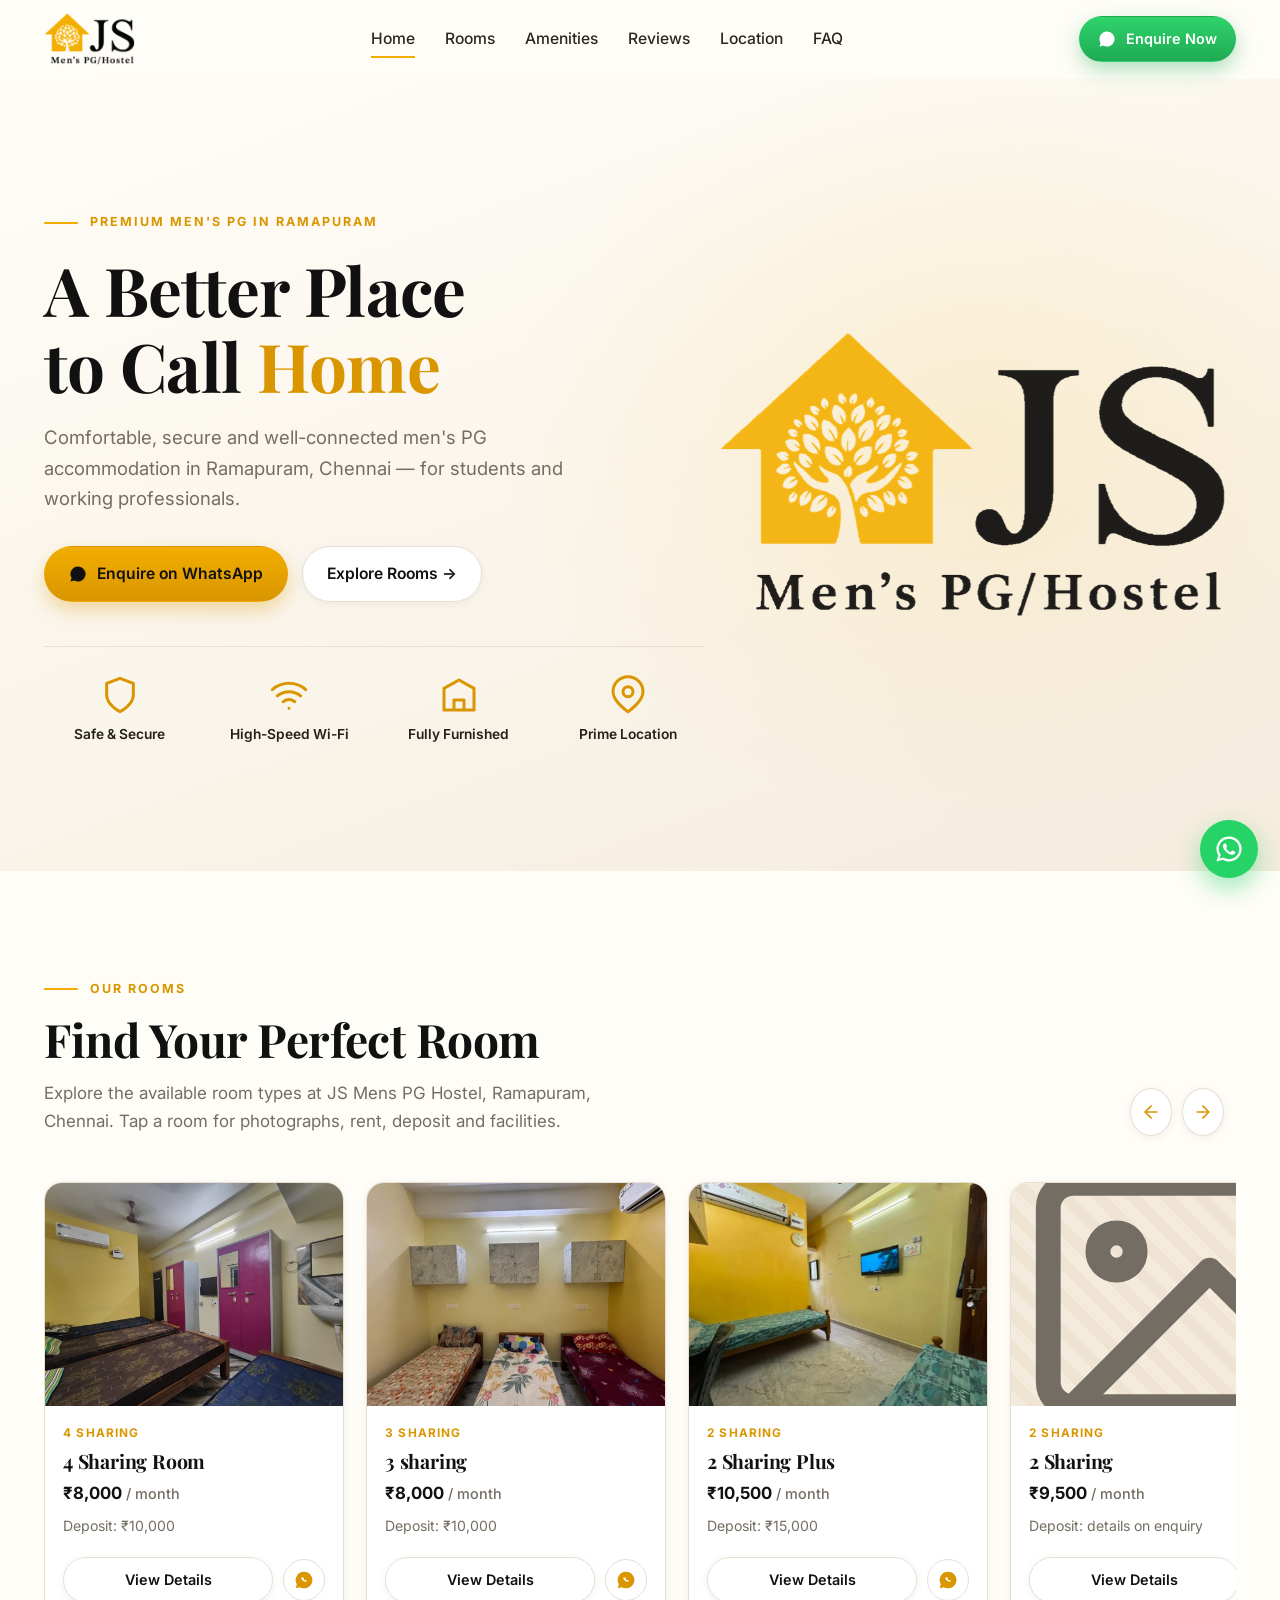
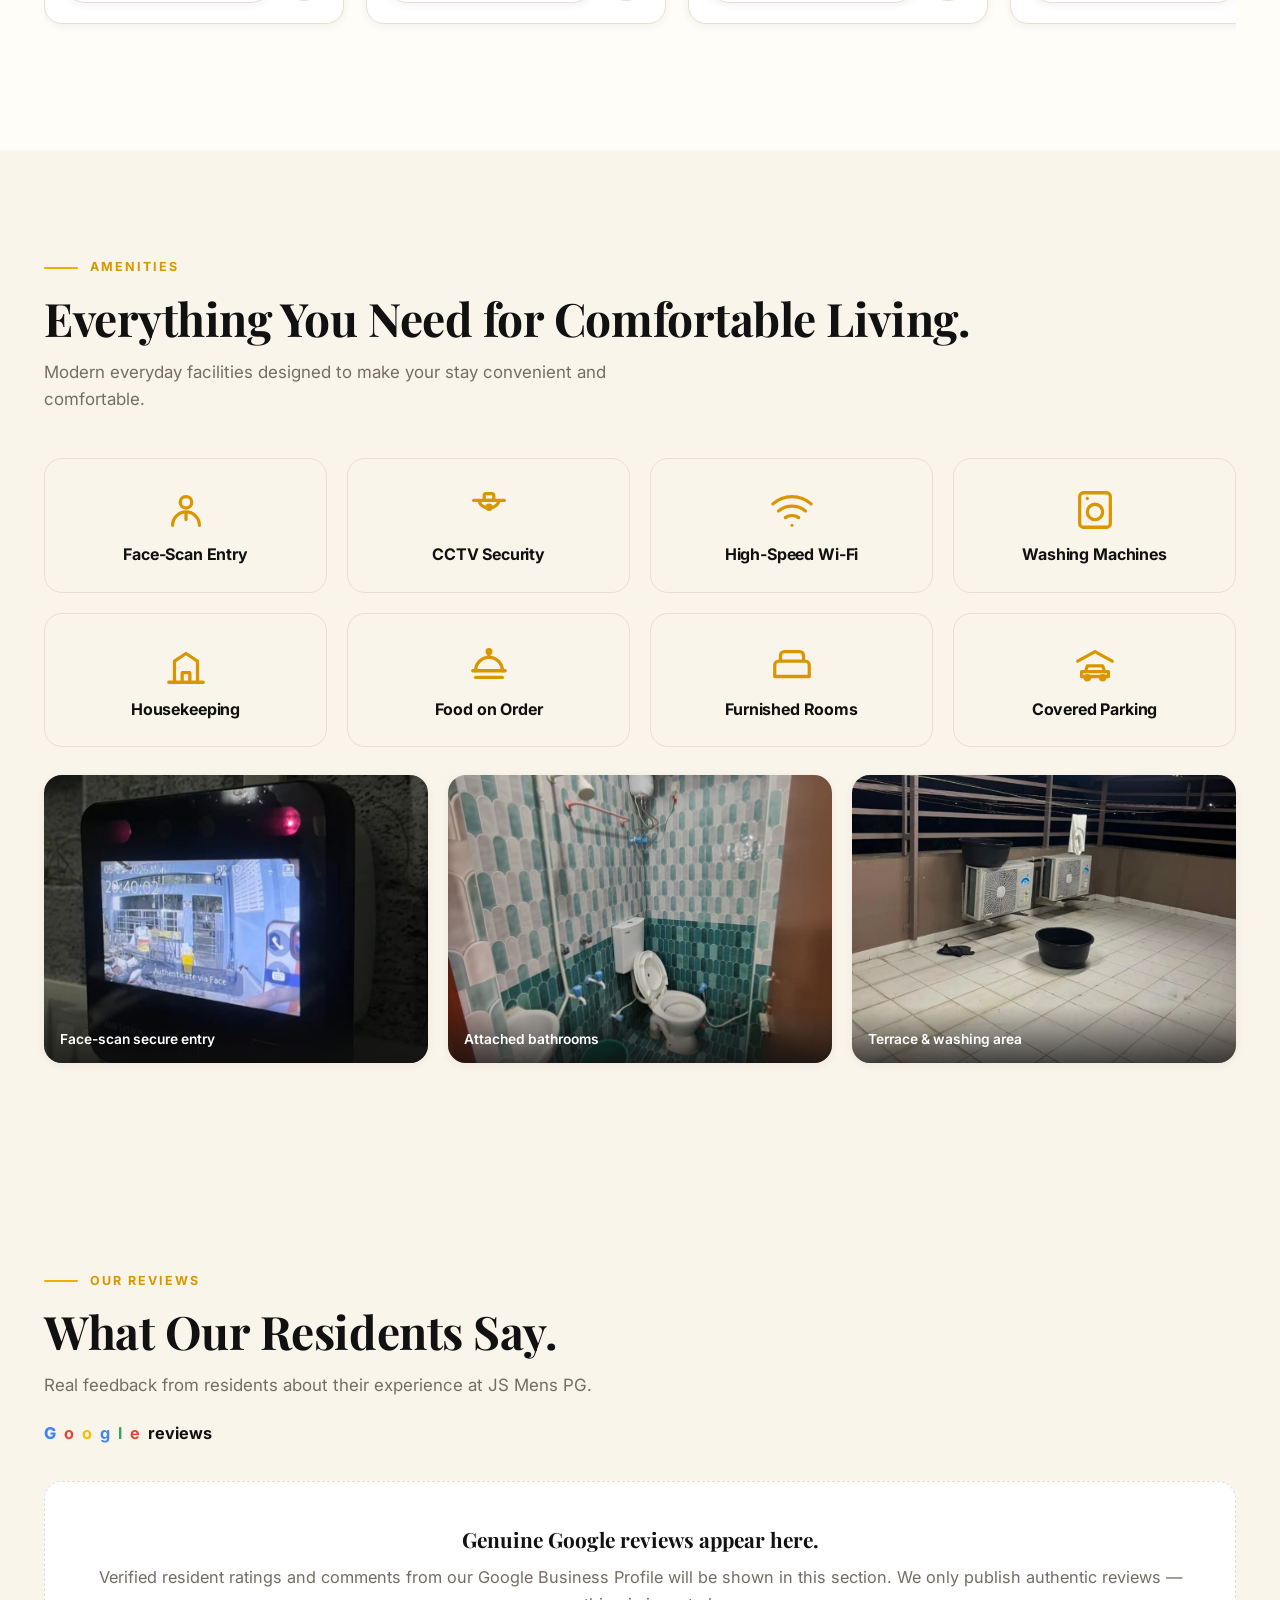
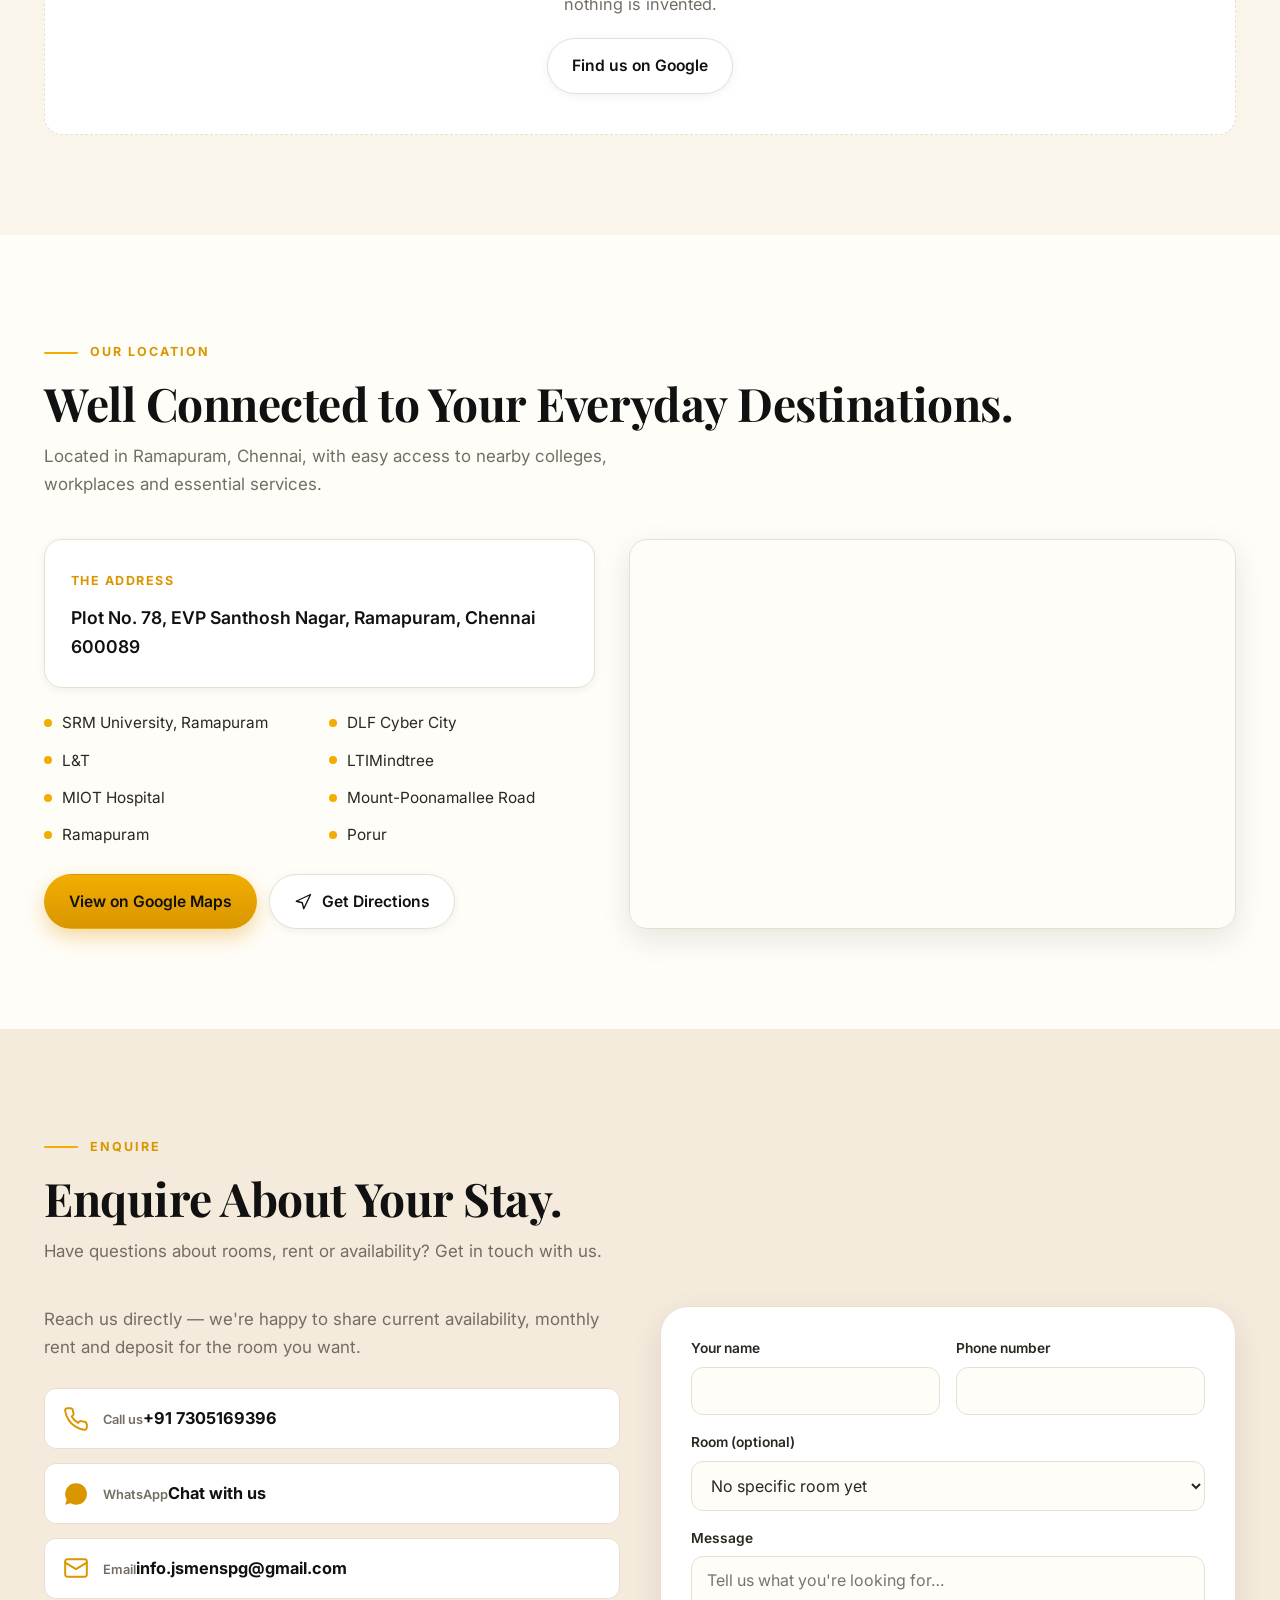
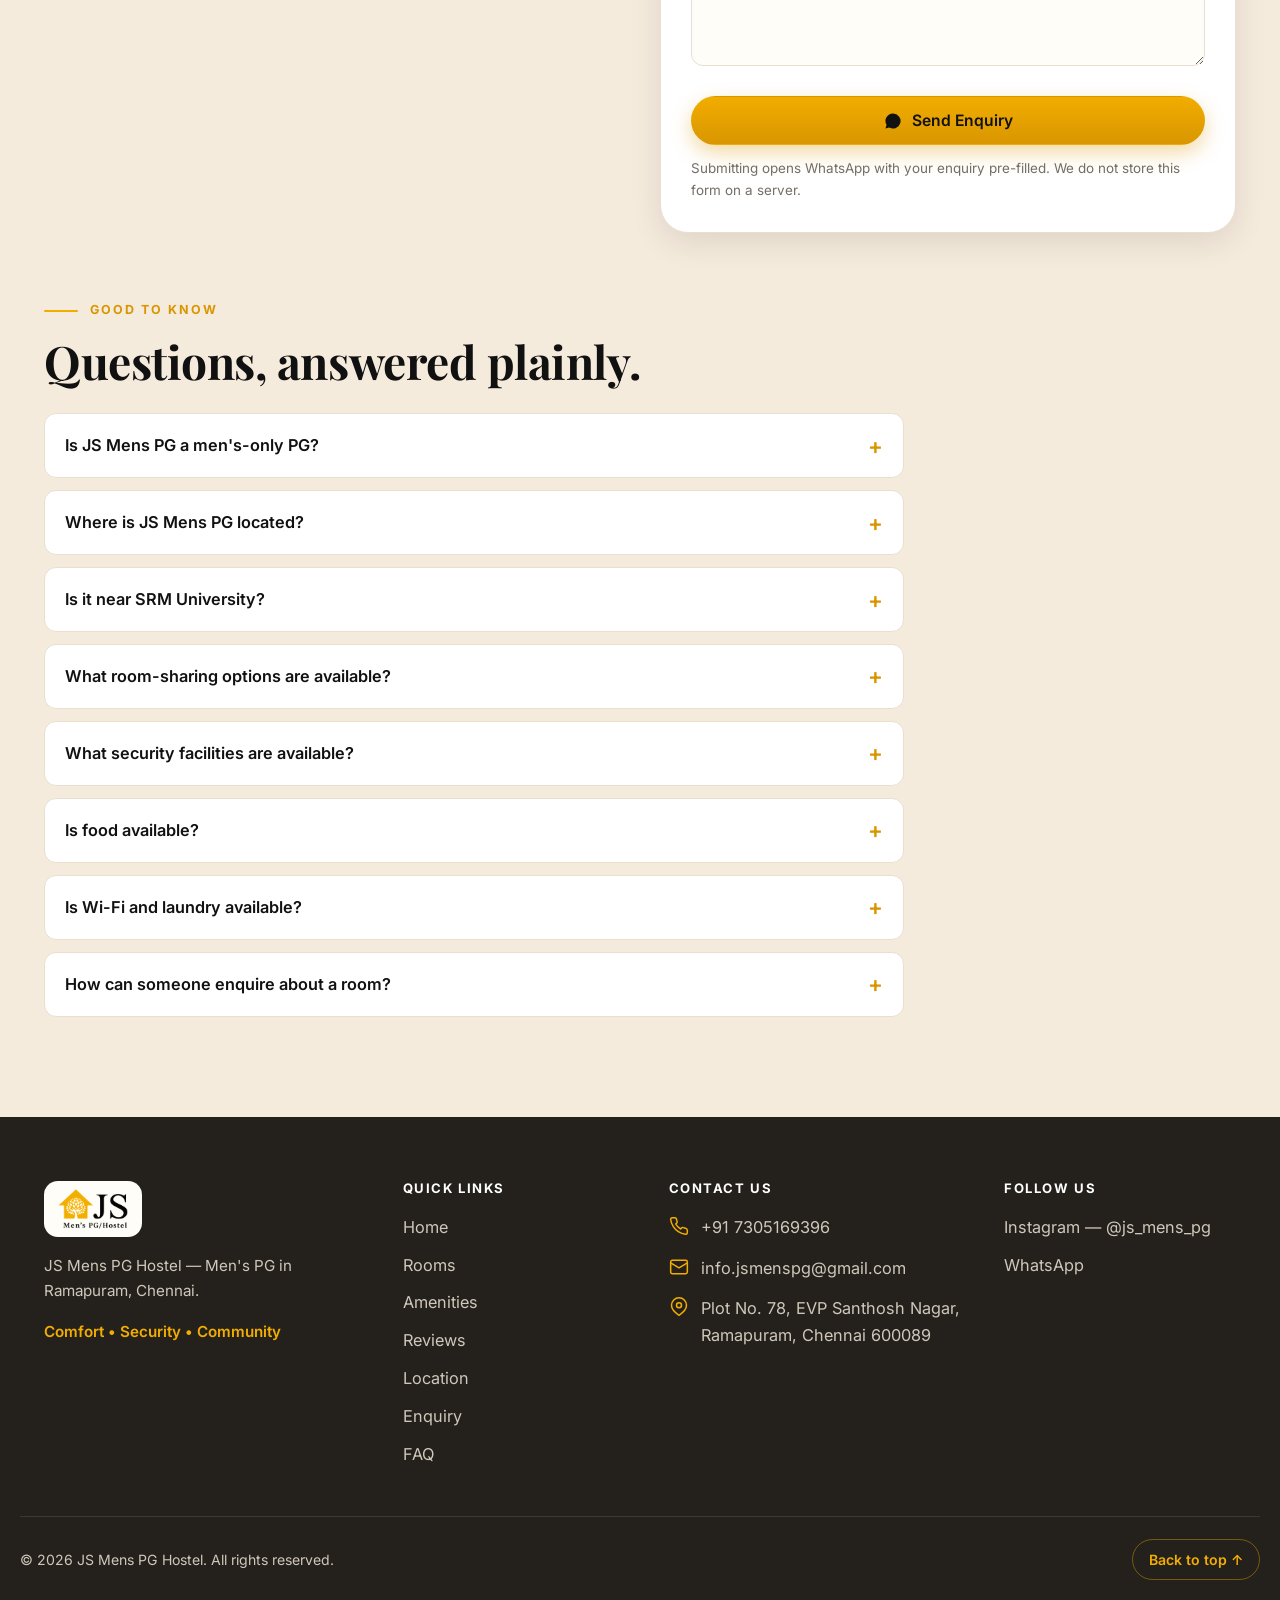
==== index.html @ d8591580 "Redraw CCTV, Food-on-Order and Covered-Parking amenity icons The previous three amenity glyphs were " ====
<!doctype html>
<html lang="en-IN">
<head>
<meta charset="UTF-8" />
<meta name="viewport" content="width=device-width, initial-scale=1.0" />
<meta name="theme-color" content="#f2ad00" />
<title>Men's PG in Ramapuram, Chennai | Near SRM, DLF &amp; MIOT | JS Mens PG</title>
<meta name="description" content="Secure, furnished men's PG in Ramapuram, Chennai with face-scan entry, CCTV, Wi-Fi, laundry and food on order. Near SRM, DLF, L&amp;T and MIOT. Call or WhatsApp to enquire." />
<meta name="robots" content="index, follow" />
<meta name="author" content="JS Mens PG Hostel" />
<link rel="canonical" href="https://jsmenspg.vercel.app/" />
<meta property="og:type" content="website" />
<meta property="og:site_name" content="JS Mens PG Hostel" />
<meta property="og:locale" content="en_IN" />
<meta property="og:url" content="https://jsmenspg.vercel.app/" />
<meta property="og:title" content="Men's PG in Ramapuram, Chennai | Near SRM, DLF &amp; MIOT | JS Mens PG" />
<meta property="og:description" content="Secure, furnished men's PG in Ramapuram, Chennai with face-scan entry, CCTV, Wi-Fi, laundry and food on order. Near SRM, DLF, L&amp;T and MIOT." />
<meta property="og:image" content="https://jsmenspg.vercel.app/assets/gallery_entrance.jpg" />
<meta name="twitter:card" content="summary_large_image" />
<meta name="twitter:title" content="Men's PG in Ramapuram, Chennai | JS Mens PG" />
<meta name="twitter:description" content="Secure, furnished men's PG near SRM, DLF, L&amp;T and MIOT. Face-scan entry, Wi-Fi, laundry and food on order." />
<meta name="twitter:image" content="https://jsmenspg.vercel.app/assets/gallery_entrance.jpg" />
<link rel="preconnect" href="https://fonts.googleapis.com" />
<link rel="preconnect" href="https://fonts.gstatic.com" crossorigin />
<link href="https://fonts.googleapis.com/css2?family=Playfair+Display:wght@600;700;800&family=Inter:wght@400;500;600;700&display=swap" rel="stylesheet" />
<link rel="stylesheet" href="styles.css?v=30" />
<script type="application/ld+json">
{
  "@context": "https://schema.org",
  "@graph": [
    {
      "@type": "LodgingBusiness",
      "@id": "https://jsmenspg.vercel.app/#business",
      "name": "JS Mens PG Hostel",
      "description": "Men's-only PG (paying guest) accommodation in Ramapuram, Chennai for students and working professionals, with furnished rooms, face-scan entry, CCTV, Wi-Fi, washing machines and food on order.",
      "url": "https://jsmenspg.vercel.app/",
      "telephone": "+917305169396",
      "email": "info.jsmenspg@gmail.com",
      "image": "https://jsmenspg.vercel.app/assets/gallery_entrance.jpg",
      "logo": "https://jsmenspg.vercel.app/assets/logo.png",
      "address": {
        "@type": "PostalAddress",
        "streetAddress": "Plot No. 78, EVP Santhosh Nagar, Ramapuram",
        "addressLocality": "Chennai",
        "addressRegion": "Tamil Nadu",
        "postalCode": "600089",
        "addressCountry": "IN"
      },
      "areaServed": ["Ramapuram", "Porur", "Chennai"],
      "audience": { "@type": "PeopleAudience", "suggestedGender": "male" },
      "sameAs": ["https://www.instagram.com/js_mens_pg/"],
      "amenityFeature": [
        { "@type": "LocationFeatureSpecification", "name": "Face-scan entry", "value": true },
        { "@type": "LocationFeatureSpecification", "name": "CCTV security", "value": true },
        { "@type": "LocationFeatureSpecification", "name": "Wi-Fi", "value": true },
        { "@type": "LocationFeatureSpecification", "name": "Washing machines", "value": true },
        { "@type": "LocationFeatureSpecification", "name": "Housekeeping", "value": true },
        { "@type": "LocationFeatureSpecification", "name": "Food on order", "value": true },
        { "@type": "LocationFeatureSpecification", "name": "Furnished rooms", "value": true },
        { "@type": "LocationFeatureSpecification", "name": "Covered parking", "value": true }
      ]
    },
    {
      "@type": "BreadcrumbList",
      "itemListElement": [
        { "@type": "ListItem", "position": 1, "name": "Home", "item": "https://jsmenspg.vercel.app/" }
      ]
    },
    {
      "@type": "FAQPage",
      "mainEntity": [
        { "@type": "Question", "name": "Is JS Mens PG a men's-only PG?", "acceptedAnswer": { "@type": "Answer", "text": "Yes. JS Mens PG Hostel is a men's-only paying guest (PG) accommodation in Ramapuram, Chennai." } },
        { "@type": "Question", "name": "Where is JS Mens PG located?", "acceptedAnswer": { "@type": "Answer", "text": "Plot No. 78, EVP Santhosh Nagar, Ramapuram, Chennai 600089, near Mount-Poonamallee Road, with convenient access to DLF offices, L&T, LTIMindtree, MIOT Hospital and SRM University." } },
        { "@type": "Question", "name": "Is it near SRM University?", "acceptedAnswer": { "@type": "Answer", "text": "Yes. SRM University in Ramapuram is close by, along with MIOT and SRM hospitals." } },
        { "@type": "Question", "name": "What room-sharing options are available?", "acceptedAnswer": { "@type": "Answer", "text": "2-sharing, 2-sharing Plus, 3-sharing, 3-sharing Plus, 4-sharing and executive 1BHK units, each furnished with beds and wardrobes. Current availability, rent and deposit are shared on enquiry." } },
        { "@type": "Question", "name": "What security facilities are available?", "acceptedAnswer": { "@type": "Answer", "text": "Face-scan entry to the PG, CCTV coverage and controlled access." } },
        { "@type": "Question", "name": "Is food available?", "acceptedAnswer": { "@type": "Answer", "text": "Food on order service is available. Meals are not a fixed daily included service; food can be ordered when needed." } },
        { "@type": "Question", "name": "Is Wi-Fi and laundry available?", "acceptedAnswer": { "@type": "Answer", "text": "Yes. Wi-Fi is available in rooms and common areas, and washing machines are available for everyday laundry." } },
        { "@type": "Question", "name": "How can someone enquire about a room?", "acceptedAnswer": { "@type": "Answer", "text": "Call or WhatsApp +91 7305169396, or use any Enquire on WhatsApp button on this website." } }
      ]
    }
  ]
}
</script>
</head>
<body>
<div class="scroll-progress" id="scrollProgress" aria-hidden="true"></div>
<a class="skip-link" href="#rooms">Skip to rooms</a>

<header class="site-header">
  <div class="container header-inner">
    <a class="brand" href="#top" aria-label="JS Mens PG Hostel — home">
      <img src="assets/logo.png" alt="JS Mens PG Hostel logo" width="800" height="450" />
    </a>

    <nav class="nav" id="primaryNav" aria-label="Primary">
      <a href="#top" class="is-active">Home</a>
      <a href="#rooms">Rooms</a>
      <a href="#amenities">Amenities</a>
      <a href="#reviews">Reviews</a>
      <a href="#location">Location</a>
      <a href="#faq">FAQ</a>
    </nav>

    <div class="header-cta">
      <a class="btn btn--whatsapp btn--sm" id="headerWaBtn" href="#">
        <svg viewBox="0 0 24 24" fill="currentColor" aria-hidden="true"><path d="M12 2a10 10 0 0 0-8.6 15.1L2 22l5.05-1.36A10 10 0 1 0 12 2z"/></svg>
        Enquire Now
      </a>
      <button class="menu-toggle" id="menuToggle" aria-label="Open menu" aria-expanded="false" aria-controls="primaryNav"><span></span></button>
    </div>
  </div>
</header>

<main id="top">

  <!-- ============================ HERO ============================ -->
  <section class="hero">
    <img class="hero-mark" src="assets/logo.png" alt="" aria-hidden="true" decoding="async" />
    <div class="container hero-inner">
      <div class="hero-copy">
        <span class="eyebrow">Premium Men's PG in Ramapuram</span>
        <h1>A Better Place<br />to Call <span class="accent">Home</span></h1>
        <p class="hero-lede">Comfortable, secure and well-connected men's PG accommodation in Ramapuram, Chennai — for students and working professionals.</p>
        <div class="hero-actions">
          <a class="btn btn--gold" id="heroWaBtn" href="#">
            <svg viewBox="0 0 24 24" fill="currentColor" aria-hidden="true"><path d="M12 2a10 10 0 0 0-8.6 15.1L2 22l5.05-1.36A10 10 0 1 0 12 2z"/></svg>
            Enquire on WhatsApp
          </a>
          <a class="btn btn--ghost" href="#rooms">Explore Rooms →</a>
        </div>

        <div class="hero-benefits">
          <div class="benefit">
            <svg class="ico" viewBox="0 0 24 24" fill="none" stroke="currentColor" stroke-width="1.8" stroke-linecap="round" stroke-linejoin="round" aria-hidden="true"><path d="M12 22s8-4 8-10V5l-8-3-8 3v7c0 6 8 10 8 10z"/></svg>
            Safe &amp; Secure
          </div>
          <div class="benefit">
            <svg class="ico" viewBox="0 0 24 24" fill="none" stroke="currentColor" stroke-width="1.8" stroke-linecap="round" stroke-linejoin="round" aria-hidden="true"><path d="M5 12.55a11 11 0 0 1 14 0M8.5 16a6 6 0 0 1 7 0M12 20h.01M2 8.82a15 15 0 0 1 20 0"/></svg>
            High-Speed Wi-Fi
          </div>
          <div class="benefit">
            <svg class="ico" viewBox="0 0 24 24" fill="none" stroke="currentColor" stroke-width="1.8" stroke-linecap="round" stroke-linejoin="round" aria-hidden="true"><path d="M3 21V8l9-5 9 5v13M3 21h18M9 21v-6h6v6"/></svg>
            Fully Furnished
          </div>
          <div class="benefit">
            <svg class="ico" viewBox="0 0 24 24" fill="none" stroke="currentColor" stroke-width="1.8" stroke-linecap="round" stroke-linejoin="round" aria-hidden="true"><path d="M21 10c0 6-9 12-9 12s-9-6-9-12a9 9 0 0 1 18 0z"/><circle cx="12" cy="10" r="3"/></svg>
            Prime Location
          </div>
        </div>
      </div>
    </div>
  </section>

  <!-- ======================= ROOM CATALOGUE ======================= -->
  <section class="section" id="rooms">
    <div class="container">
      <div class="section-head reveal">
        <div>
          <span class="eyebrow">Our Rooms</span>
          <h2 class="section-title">Find Your Perfect Room</h2>
          <p class="section-sub">Explore the available room types at JS Mens PG Hostel, Ramapuram, Chennai. Tap a room for photographs, rent, deposit and facilities.</p>
        </div>
        <div class="carousel-nav" aria-hidden="false">
          <button class="icon-btn" id="carPrev" aria-label="Previous rooms"><svg viewBox="0 0 24 24" fill="none" stroke="currentColor" stroke-width="2" stroke-linecap="round" stroke-linejoin="round"><line x1="19" y1="12" x2="5" y2="12"/><polyline points="12 19 5 12 12 5"/></svg></button>
          <button class="icon-btn" id="carNext" aria-label="Next rooms"><svg viewBox="0 0 24 24" fill="none" stroke="currentColor" stroke-width="2" stroke-linecap="round" stroke-linejoin="round"><line x1="5" y1="12" x2="19" y2="12"/><polyline points="12 5 19 12 12 19"/></svg></button>
        </div>
      </div>

      <div class="carousel">
        <div class="carousel-track" id="roomGrid" role="list"></div>
      </div>
    </div>
  </section>

  <!-- ========================= AMENITIES ========================= -->
  <section class="section section--cream" id="amenities">
    <div class="container">
      <div class="reveal">
        <span class="eyebrow">Amenities</span>
        <h2 class="section-title">Everything You Need for Comfortable Living.</h2>
        <p class="section-sub">Modern everyday facilities designed to make your stay convenient and comfortable.</p>
      </div>

      <div class="amenities-grid">
        <div class="amenity reveal">
          <svg class="ico" viewBox="0 0 24 24" fill="none" stroke="currentColor" stroke-width="1.7" stroke-linecap="round" stroke-linejoin="round" aria-hidden="true"><path d="M12 11c1.7 0 3-1.3 3-3s-1.3-3-3-3-3 1.3-3 3 1.3 3 3 3zM5 20a7 7 0 0 1 14 0M12 14v3"/></svg>
          <h3>Face-Scan Entry</h3>
        </div>
        <div class="amenity reveal">
          <svg class="ico" viewBox="0 0 24 24" fill="none" stroke="currentColor" stroke-width="1.7" stroke-linecap="round" stroke-linejoin="round" aria-hidden="true"><rect x="9.5" y="3.5" width="5" height="3.5" rx="1"/><path d="M4 7h16"/><path d="M7 7a5 4 0 0 0 10 0"/><circle cx="12" cy="10.6" r="1.1"/></svg>
          <h3>CCTV Security</h3>
        </div>
        <div class="amenity reveal">
          <svg class="ico" viewBox="0 0 24 24" fill="none" stroke="currentColor" stroke-width="1.7" stroke-linecap="round" stroke-linejoin="round" aria-hidden="true"><path d="M5 12.55a11 11 0 0 1 14 0M8.5 16a6 6 0 0 1 7 0M12 20h.01M2 8.82a15 15 0 0 1 20 0"/></svg>
          <h3>High-Speed Wi-Fi</h3>
        </div>
        <div class="amenity reveal">
          <svg class="ico" viewBox="0 0 24 24" fill="none" stroke="currentColor" stroke-width="1.7" stroke-linecap="round" stroke-linejoin="round" aria-hidden="true"><rect x="4" y="3" width="16" height="18" rx="2"/><circle cx="12" cy="13" r="4"/><path d="M8 6h.01"/></svg>
          <h3>Washing Machines</h3>
        </div>
        <div class="amenity reveal">
          <svg class="ico" viewBox="0 0 24 24" fill="none" stroke="currentColor" stroke-width="1.7" stroke-linecap="round" stroke-linejoin="round" aria-hidden="true"><path d="M3 21h18M6 21V10l6-4 6 4v11M10 21v-5h4v5"/></svg>
          <h3>Housekeeping</h3>
        </div>
        <div class="amenity reveal">
          <svg class="ico" viewBox="0 0 24 24" fill="none" stroke="currentColor" stroke-width="1.7" stroke-linecap="round" stroke-linejoin="round" aria-hidden="true"><circle cx="12" cy="5" r="1"/><path d="M12 6v1.2"/><path d="M5 15a7 7 0 0 1 14 0"/><path d="M3.5 15h17"/><path d="M5 18.5h14"/></svg>
          <h3>Food on Order</h3>
        </div>
        <div class="amenity reveal">
          <svg class="ico" viewBox="0 0 24 24" fill="none" stroke="currentColor" stroke-width="1.7" stroke-linecap="round" stroke-linejoin="round" aria-hidden="true"><path d="M3 18v-6a2 2 0 0 1 2-2h14a2 2 0 0 1 2 2v6M3 18h18M6 10V7a2 2 0 0 1 2-2h8a2 2 0 0 1 2 2v3"/></svg>
          <h3>Furnished Rooms</h3>
        </div>
        <div class="amenity reveal">
          <svg class="ico" viewBox="0 0 24 24" fill="none" stroke="currentColor" stroke-width="1.7" stroke-linecap="round" stroke-linejoin="round" aria-hidden="true"><path d="M3 10l9-5 9 5"/><path d="M7 15.5l1-3h8l1 3"/><path d="M5 15.5h14V18H5z"/><circle cx="8" cy="18.6" r="1.1"/><circle cx="16" cy="18.6" r="1.1"/></svg>
          <h3>Covered Parking</h3>
        </div>
      </div>

      <div class="amenity-photo-band reveal">
        <figure class="amenity-photo">
          <img src="assets/stay_secure.png" alt="Face-scan entry terminal with CCTV feed at the JS Mens PG entrance" width="871" height="930" loading="lazy" decoding="async" />
          <figcaption>Face-scan secure entry</figcaption>
        </figure>
        <figure class="amenity-photo">
          <img src="assets/gallery_bathroom.jpg" alt="Attached bathroom with geyser and washbasin in a JS Mens PG room" width="772" height="1024" loading="lazy" decoding="async" />
          <figcaption>Attached bathrooms</figcaption>
        </figure>
        <figure class="amenity-photo">
          <img src="assets/gallery_common.jpg" alt="Open rooftop terrace and washing area at JS Mens PG Hostel" width="944" height="1024" loading="lazy" decoding="async" />
          <figcaption>Terrace &amp; washing area</figcaption>
        </figure>
      </div>
    </div>
  </section>

  <!-- ========================== REVIEWS ========================== -->
  <section class="section reviews" id="reviews">
    <div class="container">
      <div class="reveal">
        <span class="eyebrow">Our Reviews</span>
        <h2 class="section-title">What Our Residents Say.</h2>
        <p class="section-sub">Real feedback from residents about their experience at JS Mens PG.</p>
        <div class="reviews-summary">
          <span class="google-badge"><span class="g" style="color:#4285F4">G</span><span style="color:#EA4335">o</span><span style="color:#FBBC05">o</span><span style="color:#4285F4">g</span><span style="color:#34A853">l</span><span style="color:#EA4335">e</span> reviews</span>
        </div>
      </div>

      <div class="reviews-empty reveal">
        <strong>Genuine Google reviews appear here.</strong>
        Verified resident ratings and comments from our Google Business Profile will be shown in this section. We only publish authentic reviews — nothing is invented.
        <div class="hero-actions" style="justify-content:center; margin-top:20px;">
          <a class="btn btn--ghost" id="reviewsMapsBtn" href="#" target="_blank" rel="noopener">Find us on Google</a>
        </div>
      </div>
    </div>
  </section>

  <!-- ========================= LOCATION ========================= -->
  <section class="section" id="location">
    <div class="container">
      <div class="reveal">
        <span class="eyebrow">Our Location</span>
        <h2 class="section-title">Well Connected to Your Everyday Destinations.</h2>
        <p class="section-sub">Located in Ramapuram, Chennai, with easy access to nearby colleges, workplaces and essential services.</p>
      </div>

      <div class="location-grid">
        <div class="reveal">
          <div class="address-card">
            <span class="label">The address</span>
            <address id="addressText">Plot No. 78, EVP Santhosh Nagar, Ramapuram, Chennai 600089</address>
          </div>
          <ul class="landmarks">
            <li>SRM University, Ramapuram</li>
            <li>DLF Cyber City</li>
            <li>L&amp;T</li>
            <li>LTIMindtree</li>
            <li>MIOT Hospital</li>
            <li>Mount-Poonamallee Road</li>
            <li>Ramapuram</li>
            <li>Porur</li>
          </ul>
          <div class="location-actions">
            <a class="btn btn--gold" id="mapsBtn" href="#" target="_blank" rel="noopener">View on Google Maps</a>
            <a class="btn btn--ghost" id="directionsBtn" href="#" target="_blank" rel="noopener">
              <svg viewBox="0 0 24 24" fill="none" stroke="currentColor" stroke-width="1.8" stroke-linecap="round" stroke-linejoin="round" aria-hidden="true"><path d="M3 11l19-9-9 19-2-8-8-2z"/></svg>
              Get Directions
            </a>
          </div>
        </div>

        <div class="map-frame reveal">
          <iframe title="Map showing JS Mens PG Hostel in Ramapuram, Chennai" loading="lazy" referrerpolicy="no-referrer-when-downgrade" src="https://www.google.com/maps?q=JS%20Mens%20PG%20Hostel%20Ramapuram%20Chennai&output=embed"></iframe>
        </div>
      </div>
    </div>
  </section>

  <!-- ========================= ENQUIRY + FAQ ========================= -->
  <section class="section section--beige" id="enquiry">
    <div class="container">
      <div class="reveal">
        <span class="eyebrow">Enquire</span>
        <h2 class="section-title">Enquire About Your Stay.</h2>
        <p class="section-sub">Have questions about rooms, rent or availability? Get in touch with us.</p>
      </div>

      <div class="enquiry-grid">
        <div class="reveal">
          <p class="section-sub" style="margin-top:0;">Reach us directly — we're happy to share current availability, monthly rent and deposit for the room you want.</p>
          <div class="contact-methods">
            <a class="contact-method" id="contactPhoneLink" href="#">
              <svg class="ico" viewBox="0 0 24 24" fill="none" stroke="currentColor" stroke-width="1.8" stroke-linecap="round" stroke-linejoin="round" aria-hidden="true"><path d="M22 16.9v3a2 2 0 0 1-2.2 2 19.8 19.8 0 0 1-8.6-3.1 19.5 19.5 0 0 1-6-6A19.8 19.8 0 0 1 2 4.2 2 2 0 0 1 4 2h3a2 2 0 0 1 2 1.7c.1 1 .4 1.9.7 2.8a2 2 0 0 1-.5 2.1L8 9.6a16 16 0 0 0 6 6l1-1.2a2 2 0 0 1 2.1-.5c.9.3 1.8.6 2.8.7a2 2 0 0 1 1.7 2z"/></svg>
              <span><span class="m-label">Call us</span><span class="m-value">+91 7305169396</span></span>
            </a>
            <a class="contact-method" id="aboutWaBtn" href="#" target="_blank" rel="noopener">
              <svg class="ico" viewBox="0 0 24 24" fill="currentColor" aria-hidden="true"><path d="M12 2a10 10 0 0 0-8.6 15.1L2 22l5.05-1.36A10 10 0 1 0 12 2z"/></svg>
              <span><span class="m-label">WhatsApp</span><span class="m-value">Chat with us</span></span>
            </a>
            <a class="contact-method" href="mailto:info.jsmenspg@gmail.com">
              <svg class="ico" viewBox="0 0 24 24" fill="none" stroke="currentColor" stroke-width="1.8" stroke-linecap="round" stroke-linejoin="round" aria-hidden="true"><rect x="2" y="4" width="20" height="16" rx="2"/><path d="m2 7 10 6 10-6"/></svg>
              <span><span class="m-label">Email</span><span class="m-value">info.jsmenspg@gmail.com</span></span>
            </a>
          </div>
        </div>

        <form class="enquiry-form reveal" id="enquiryForm" novalidate>
          <div class="form-row">
            <div class="field">
              <label for="enqName">Your name</label>
              <input id="enqName" name="name" type="text" autocomplete="name" required />
              <span class="error">Please enter your name.</span>
            </div>
            <div class="field">
              <label for="enqPhone">Phone number</label>
              <input id="enqPhone" name="phone" type="tel" autocomplete="tel" required />
              <span class="error">Please enter a valid phone number.</span>
            </div>
          </div>
          <div class="field">
            <label for="roomSelect">Room (optional)</label>
            <select id="roomSelect" name="room"></select>
          </div>
          <div class="field">
            <label for="enqMessage">Message</label>
            <textarea id="enqMessage" name="message" placeholder="Tell us what you're looking for…"></textarea>
          </div>
          <button class="btn btn--gold" type="submit">
            <svg viewBox="0 0 24 24" fill="currentColor" aria-hidden="true"><path d="M12 2a10 10 0 0 0-8.6 15.1L2 22l5.05-1.36A10 10 0 1 0 12 2z"/></svg>
            Send Enquiry
          </button>
          <p class="form-note" id="formStatus" role="status" aria-live="polite"></p>
          <p class="form-note">Submitting opens WhatsApp with your enquiry pre-filled. We do not store this form on a server.</p>
        </form>
      </div>

      <div class="faq" id="faq">
        <div class="reveal">
          <span class="eyebrow">Good to know</span>
          <h2 class="section-title">Questions, answered plainly.</h2>
        </div>
        <div class="faq-list reveal">
          <details class="faq-item"><summary>Is JS Mens PG a men's-only PG?</summary><p>Yes. JS Mens PG Hostel is a men's-only paying guest (PG) accommodation in Ramapuram, Chennai.</p></details>
          <details class="faq-item"><summary>Where is JS Mens PG located?</summary><p>Plot No. 78, EVP Santhosh Nagar, Ramapuram, Chennai 600089, near Mount-Poonamallee Road, with convenient access to DLF offices, L&amp;T, LTIMindtree, MIOT Hospital and SRM University.</p></details>
          <details class="faq-item"><summary>Is it near SRM University?</summary><p>Yes. SRM University in Ramapuram is close by, along with MIOT and SRM hospitals.</p></details>
          <details class="faq-item"><summary>What room-sharing options are available?</summary><p>2-sharing, 2-sharing Plus, 3-sharing, 3-sharing Plus, 4-sharing and executive 1BHK units, each furnished with beds and wardrobes. Current availability, rent and deposit are shared on enquiry.</p></details>
          <details class="faq-item"><summary>What security facilities are available?</summary><p>Face-scan entry to the PG, CCTV coverage and controlled access.</p></details>
          <details class="faq-item"><summary>Is food available?</summary><p>Food on order service is available. Meals are not a fixed daily included service; food can be ordered when needed.</p></details>
          <details class="faq-item"><summary>Is Wi-Fi and laundry available?</summary><p>Yes. Wi-Fi is available in rooms and common areas, and washing machines are available for everyday laundry.</p></details>
          <details class="faq-item"><summary>How can someone enquire about a room?</summary><p>Call or WhatsApp +91 7305169396, or use any Enquire on WhatsApp button on this website.</p></details>
        </div>
      </div>
    </div>
  </section>

</main>

<!-- ============================== FOOTER ============================== -->
<footer class="site-footer">
  <div class="container footer-grid">
    <div class="footer-brand">
      <a class="brand" href="#top"><img src="assets/logo.png" alt="JS Mens PG Hostel logo" width="800" height="450" /></a>
      <p>JS Mens PG Hostel — Men's PG in Ramapuram, Chennai.</p>
      <p class="footer-tag">Comfort • Security • Community</p>
    </div>

    <div>
      <h4>Quick Links</h4>
      <ul class="footer-links">
        <li><a href="#top">Home</a></li>
        <li><a href="#rooms">Rooms</a></li>
        <li><a href="#amenities">Amenities</a></li>
        <li><a href="#reviews">Reviews</a></li>
        <li><a href="#location">Location</a></li>
        <li><a href="#enquiry">Enquiry</a></li>
        <li><a href="#faq">FAQ</a></li>
      </ul>
    </div>

    <div>
      <h4>Contact Us</h4>
      <ul class="footer-contact">
        <li><svg class="ico" viewBox="0 0 24 24" fill="none" stroke="currentColor" stroke-width="1.8" stroke-linecap="round" stroke-linejoin="round" aria-hidden="true"><path d="M22 16.9v3a2 2 0 0 1-2.2 2 19.8 19.8 0 0 1-8.6-3.1 19.5 19.5 0 0 1-6-6A19.8 19.8 0 0 1 2 4.2 2 2 0 0 1 4 2h3a2 2 0 0 1 2 1.7c.1 1 .4 1.9.7 2.8a2 2 0 0 1-.5 2.1L8 9.6a16 16 0 0 0 6 6l1-1.2a2 2 0 0 1 2.1-.5c.9.3 1.8.6 2.8.7a2 2 0 0 1 1.7 2z"/></svg><a id="footerPhoneLink" href="#">+91 7305169396</a></li>
        <li><svg class="ico" viewBox="0 0 24 24" fill="none" stroke="currentColor" stroke-width="1.8" stroke-linecap="round" stroke-linejoin="round" aria-hidden="true"><rect x="2" y="4" width="20" height="16" rx="2"/><path d="m2 7 10 6 10-6"/></svg><a id="footerEmail" href="mailto:info.jsmenspg@gmail.com">info.jsmenspg@gmail.com</a></li>
        <li><svg class="ico" viewBox="0 0 24 24" fill="none" stroke="currentColor" stroke-width="1.8" stroke-linecap="round" stroke-linejoin="round" aria-hidden="true"><path d="M21 10c0 6-9 12-9 12s-9-6-9-12a9 9 0 0 1 18 0z"/><circle cx="12" cy="10" r="3"/></svg><span>Plot No. 78, EVP Santhosh Nagar, Ramapuram, Chennai 600089</span></li>
      </ul>
    </div>

    <div>
      <h4>Follow Us</h4>
      <ul class="footer-links">
        <li><a href="https://www.instagram.com/js_mens_pg/" target="_blank" rel="noopener noreferrer">Instagram — @js_mens_pg</a></li>
        <li><a id="footerWaLink" href="#" target="_blank" rel="noopener">WhatsApp</a></li>
      </ul>
    </div>
  </div>

  <div class="container footer-bottom">
    <span>© <span id="year"></span> JS Mens PG Hostel. All rights reserved.</span>
    <a class="to-top" id="toTop" href="#top">Back to top ↑</a>
  </div>
</footer>

<a class="fab-wa" id="fabWaBtn" href="#" aria-label="Enquire on WhatsApp" target="_blank" rel="noopener">
  <svg viewBox="0 0 24 24" fill="currentColor" aria-hidden="true"><path d="M12 2a10 10 0 0 0-8.6 15.1L2 22l5.05-1.36A10 10 0 1 0 12 2zm0 18.2a8.17 8.17 0 0 1-4.17-1.14l-.3-.18-3 .8.8-2.93-.2-.3A8.2 8.2 0 1 1 12 20.2zm4.5-6.13c-.24-.12-1.44-.71-1.66-.79-.22-.08-.38-.12-.55.12-.16.24-.63.79-.77.95-.14.16-.28.18-.52.06-.24-.12-1.02-.38-1.94-1.2-.72-.64-1.2-1.43-1.34-1.67-.14-.24-.02-.37.1-.49.11-.11.24-.28.36-.42.12-.14.16-.24.24-.4.08-.16.04-.3-.02-.42-.06-.12-.55-1.33-.76-1.82-.2-.48-.4-.42-.55-.42h-.47c-.16 0-.42.06-.64.3-.22.24-.85.83-.85 2.02 0 1.19.87 2.34 1 2.5.12.16 1.7 2.6 4.13 3.64.58.25 1.03.4 1.38.51.58.18 1.11.16 1.53.1.47-.07 1.44-.59 1.64-1.16.2-.57.2-1.06.14-1.16-.06-.1-.22-.16-.46-.28z"/></svg>
</a>

<script src="script.js?v=30" defer></script>
<script src="rooms.js?v=30" defer></script>
</body>
</html>
---- styles.css ----
/* ==========================================================================
   JS MENS PG HOSTEL — PREMIUM GOLD / BLACK / IVORY DESIGN SYSTEM
   Complete frontend redesign. All verified business data lives in
   script.js CONFIG + rooms.js ROOMS.
   ========================================================================== */

/* ---------------------------------- Tokens -------------------------------- */
:root {
  --gold: #f2ad00;
  --gold-deep: #d99600;
  --gold-soft: #fbe6a6;
  --black: #111111;
  --charcoal: #24211d;
  --ivory: #fffdf8;
  --cream: #faf5eb;
  --beige: #f5ebdd;
  --muted: #746d63;
  --border: #e8dfd1;
  --white: #ffffff;

  --ink-body: #2b2721;
  --shadow-sm: 0 2px 10px rgba(30, 24, 8, 0.06);
  --shadow-md: 0 10px 30px rgba(30, 24, 8, 0.10);
  --shadow-lg: 0 22px 55px rgba(30, 24, 8, 0.16);

  --radius: 18px;
  --radius-sm: 12px;
  --radius-lg: 28px;

  --maxw: 1240px;
  --gutter: 24px;
  --header-h: 78px;

  --serif: "Playfair Display", Georgia, "Times New Roman", serif;
  --sans: "Inter", -apple-system, BlinkMacSystemFont, "Segoe UI", Roboto,
    Helvetica, Arial, sans-serif;

  --ease: cubic-bezier(0.22, 0.61, 0.36, 1);
}

/* --------------------------------- Reset ---------------------------------- */
*,
*::before,
*::after {
  box-sizing: border-box;
}

* {
  margin: 0;
}

html {
  scroll-behavior: smooth;
  scroll-padding-top: calc(var(--header-h) + 12px);
  -webkit-text-size-adjust: 100%;
}

body {
  font-family: var(--sans);
  color: var(--ink-body);
  background: var(--ivory);
  line-height: 1.65;
  font-size: 1.02rem;
  -webkit-font-smoothing: antialiased;
  overflow-x: hidden;
}

img {
  max-width: 100%;
  display: block;
}

a {
  color: inherit;
  text-decoration: none;
}

button {
  font-family: inherit;
  cursor: pointer;
}

h1,
h2,
h3,
h4 {
  font-family: var(--serif);
  color: var(--black);
  line-height: 1.14;
  font-weight: 700;
  letter-spacing: -0.01em;
}

:focus-visible {
  outline: 3px solid var(--gold);
  outline-offset: 2px;
  border-radius: 4px;
}

/* --------------------------------- Layout --------------------------------- */
.container {
  width: 100%;
  max-width: var(--maxw);
  margin-inline: auto;
  padding-inline: var(--gutter);
}

.section {
  padding-block: clamp(56px, 8vw, 100px);
}

.section--cream {
  background: var(--cream);
}

.section--beige {
  background: var(--beige);
}

.eyebrow {
  display: inline-flex;
  align-items: center;
  gap: 12px;
  font-family: var(--sans);
  font-size: 0.78rem;
  font-weight: 700;
  letter-spacing: 0.16em;
  text-transform: uppercase;
  color: var(--gold-deep);
}

.eyebrow::before {
  content: "";
  width: 34px;
  height: 2px;
  background: var(--gold);
  border-radius: 2px;
}

.section-title {
  font-size: clamp(1.9rem, 3.6vw, 2.9rem);
  margin-top: 14px;
}

.section-sub {
  color: var(--muted);
  max-width: 52ch;
  margin-top: 14px;
  font-size: 1.06rem;
}

.section-head {
  display: flex;
  align-items: flex-end;
  justify-content: space-between;
  gap: 24px;
  flex-wrap: wrap;
}

/* --------------------------------- Buttons -------------------------------- */
.btn {
  display: inline-flex;
  align-items: center;
  justify-content: center;
  gap: 10px;
  padding: 14px 24px;
  border-radius: 999px;
  font-weight: 600;
  font-size: 0.98rem;
  border: 1.5px solid transparent;
  transition: transform 0.18s var(--ease), box-shadow 0.18s var(--ease),
    background 0.18s var(--ease), color 0.18s var(--ease);
  white-space: nowrap;
}

.btn svg {
  width: 18px;
  height: 18px;
}

.btn--gold {
  background: linear-gradient(180deg, var(--gold), var(--gold-deep));
  color: var(--black);
  box-shadow: 0 8px 20px rgba(217, 150, 0, 0.35);
}

.btn--gold:hover {
  transform: translateY(-2px);
  box-shadow: 0 12px 26px rgba(217, 150, 0, 0.45);
}

.btn--ghost {
  background: var(--white);
  color: var(--black);
  border-color: var(--border);
  box-shadow: var(--shadow-sm);
}

.btn--ghost:hover {
  transform: translateY(-2px);
  border-color: var(--gold);
}

.btn--dark {
  background: var(--black);
  color: var(--white);
}

.btn--dark:hover {
  transform: translateY(-2px);
  background: var(--charcoal);
}

.btn--whatsapp {
  background: linear-gradient(180deg, #2fd36b, #1faa54);
  color: #fff;
  box-shadow: 0 8px 20px rgba(31, 170, 84, 0.35);
}

.btn--whatsapp:hover {
  transform: translateY(-2px);
  box-shadow: 0 12px 26px rgba(31, 170, 84, 0.45);
}

.btn--call {
  background: linear-gradient(180deg, #3b82f6, #1d5fd0);
  color: #fff;
  box-shadow: 0 8px 20px rgba(29, 95, 208, 0.35);
}

.btn--call:hover {
  transform: translateY(-2px);
  box-shadow: 0 12px 26px rgba(29, 95, 208, 0.45);
}

.btn--sm {
  padding: 10px 18px;
  font-size: 0.9rem;
}

/* --------------------------------- Header --------------------------------- */
.site-header {
  position: sticky;
  top: 0;
  z-index: 100;
  background: rgba(255, 253, 248, 0.92);
  backdrop-filter: saturate(1.4) blur(8px);
  border-bottom: 1px solid transparent;
  transition: box-shadow 0.25s var(--ease), border-color 0.25s var(--ease);
}

.site-header.is-scrolled {
  border-bottom-color: var(--border);
  box-shadow: var(--shadow-sm);
}

.header-inner {
  height: var(--header-h);
  display: flex;
  align-items: center;
  justify-content: space-between;
  gap: 24px;
}

.brand {
  display: flex;
  align-items: center;
  gap: 12px;
}

.brand img {
  height: 52px;
  width: auto;
}

.nav {
  display: flex;
  align-items: center;
  gap: 30px;
}

.nav a {
  font-weight: 500;
  font-size: 0.98rem;
  color: var(--ink-body);
  position: relative;
  padding: 6px 0;
}

.nav a::after {
  content: "";
  position: absolute;
  left: 0;
  bottom: 0;
  height: 2px;
  width: 0;
  background: var(--gold);
  transition: width 0.22s var(--ease);
}

.nav a:hover::after,
.nav a.is-active::after {
  width: 100%;
}

.header-cta {
  display: flex;
  align-items: center;
  gap: 14px;
}

.menu-toggle {
  display: none;
  width: 46px;
  height: 46px;
  border-radius: 12px;
  border: 1px solid var(--border);
  background: var(--white);
  align-items: center;
  justify-content: center;
}

.menu-toggle span,
.menu-toggle span::before,
.menu-toggle span::after {
  content: "";
  display: block;
  width: 20px;
  height: 2px;
  background: var(--black);
  position: relative;
  transition: transform 0.2s var(--ease), opacity 0.2s var(--ease);
}

.menu-toggle span::before {
  position: absolute;
  top: -6px;
}

.menu-toggle span::after {
  position: absolute;
  top: 6px;
}

.menu-toggle[aria-expanded="true"] span {
  background: transparent;
}

.menu-toggle[aria-expanded="true"] span::before {
  transform: translateY(6px) rotate(45deg);
}

.menu-toggle[aria-expanded="true"] span::after {
  transform: translateY(-6px) rotate(-45deg);
}

/* ---------------------------------- Hero ---------------------------------- */
.hero {
  position: relative;
  overflow: hidden;
  isolation: isolate;
  display: flex;
  align-items: center;
  min-height: clamp(560px, 88vh, 860px);
  background:
    radial-gradient(60% 78% at 76% 46%, rgba(242, 173, 0, 0.12) 0%, rgba(242, 173, 0, 0) 62%),
    linear-gradient(160deg, var(--ivory) 0%, var(--cream) 55%, var(--beige) 100%);
}

.hero-mark {
  position: absolute;
  top: 50%;
  right: clamp(28px, 4vw, 72px);
  width: clamp(280px, 40vw, 560px);
  height: auto;
  transform: translateY(-50%);
  opacity: 0.9;
  z-index: 0;
  pointer-events: none;
  will-change: transform, opacity;
}

.hero-inner {
  position: relative;
  z-index: 1;
  padding-block: clamp(48px, 7vw, 90px);
}

.hero-copy {
  max-width: 660px;
}

.hero .eyebrow {
  color: var(--gold-deep);
}

.hero h1 {
  font-size: clamp(2.4rem, 5.4vw, 4.2rem);
  margin-top: 18px;
  color: var(--black);
}

.hero h1 .accent {
  color: var(--gold-deep);
}

.hero-lede {
  color: var(--muted);
  font-size: 1.16rem;
  margin-top: 18px;
  max-width: 46ch;
}

.hero-actions {
  display: flex;
  gap: 14px;
  margin-top: 32px;
  flex-wrap: wrap;
}

.hero-benefits {
  display: grid;
  grid-template-columns: repeat(4, 1fr);
  gap: 18px;
  margin-top: 44px;
  padding-top: 28px;
  border-top: 1px solid var(--border);
}

.benefit {
  display: flex;
  flex-direction: column;
  align-items: center;
  gap: 8px;
  text-align: center;
  font-size: 0.86rem;
  font-weight: 600;
  color: var(--charcoal);
}

.benefit .ico {
  width: 40px;
  height: 40px;
  color: var(--gold-deep);
}

/* ----------------------------- Room carousel ------------------------------ */
.carousel {
  margin-top: 40px;
  position: relative;
}

.carousel-track {
  display: flex;
  gap: 22px;
  overflow-x: auto;
  scroll-snap-type: x mandatory;
  padding: 6px 4px 26px;
  scrollbar-width: none;
  -webkit-overflow-scrolling: touch;
}

.carousel-track::-webkit-scrollbar {
  display: none;
}

.room-card {
  flex: 0 0 clamp(258px, 26vw, 300px);
  scroll-snap-align: start;
  background: var(--white);
  border: 1px solid var(--border);
  border-radius: var(--radius);
  overflow: hidden;
  box-shadow: var(--shadow-sm);
  display: flex;
  flex-direction: column;
  transition: transform 0.22s var(--ease), box-shadow 0.22s var(--ease);
}

.room-card:hover {
  transform: translateY(-6px);
  box-shadow: var(--shadow-md);
}

.room-card__photo {
  aspect-ratio: 4 / 3;
  background: var(--beige);
  position: relative;
  overflow: hidden;
}

.room-card__photo img {
  width: 100%;
  height: 100%;
  object-fit: cover;
}

.room-card__photo .no-photo {
  position: absolute;
  inset: 0;
  display: grid;
  place-items: center;
  color: var(--muted);
  background: repeating-linear-gradient(
    45deg,
    var(--beige),
    var(--beige) 12px,
    #efe4d3 12px,
    #efe4d3 24px
  );
}

.room-card__body {
  padding: 18px 18px 20px;
  display: flex;
  flex-direction: column;
  gap: 6px;
  flex: 1;
}

.room-card__type {
  font-size: 0.74rem;
  font-weight: 700;
  letter-spacing: 0.1em;
  text-transform: uppercase;
  color: var(--gold-deep);
}

.room-card__name {
  font-size: 1.22rem;
}

.room-card__price {
  font-weight: 700;
  color: var(--black);
  font-size: 1.05rem;
  margin-top: 2px;
}

.room-card__price span {
  font-weight: 500;
  color: var(--muted);
  font-size: 0.9rem;
}

.room-card__deposit {
  font-size: 0.88rem;
  color: var(--muted);
}

.room-card__foot {
  margin-top: auto;
  padding-top: 14px;
  display: flex;
  align-items: center;
  gap: 10px;
}

.room-card__foot .btn {
  flex: 1;
}

.icon-btn {
  width: 42px;
  height: 42px;
  flex: 0 0 42px;
  border-radius: 50%;
  border: 1px solid var(--border);
  background: var(--white);
  display: grid;
  place-items: center;
  color: var(--gold-deep);
  transition: background 0.18s var(--ease), color 0.18s var(--ease);
}

.icon-btn:hover {
  background: var(--gold);
  color: var(--black);
}

.icon-btn svg {
  width: 20px;
  height: 20px;
}

.carousel-nav {
  display: flex;
  gap: 10px;
}

.carousel-nav .icon-btn {
  width: 48px;
  height: 48px;
  box-shadow: var(--shadow-sm);
}

.carousel-nav .icon-btn:disabled {
  opacity: 0.4;
  cursor: default;
  background: var(--white);
  color: var(--muted);
}

/* -------------------------------- Amenities ------------------------------- */
.amenities-grid {
  display: grid;
  grid-template-columns: repeat(4, 1fr);
  gap: 20px;
  margin-top: 44px;
}

.amenity {
  background: var(--cream);
  border: 1px solid var(--border);
  border-radius: var(--radius);
  padding: 28px 20px;
  text-align: center;
  display: flex;
  flex-direction: column;
  align-items: center;
  gap: 12px;
  transition: transform 0.2s var(--ease), box-shadow 0.2s var(--ease);
}

.amenity:hover {
  transform: translateY(-4px);
  box-shadow: var(--shadow-md);
}

.amenity .ico {
  width: 46px;
  height: 46px;
  color: var(--gold-deep);
}

.amenity h3 {
  font-family: var(--sans);
  font-size: 1rem;
  font-weight: 700;
  color: var(--black);
}

.amenity-photo-band {
  display: grid;
  grid-template-columns: repeat(3, 1fr);
  gap: 20px;
  margin-top: 28px;
}

.amenity-photo {
  border-radius: var(--radius);
  overflow: hidden;
  box-shadow: var(--shadow-sm);
  aspect-ratio: 4 / 3;
  position: relative;
}

.amenity-photo img {
  width: 100%;
  height: 100%;
  object-fit: cover;
}

.amenity-photo figcaption {
  position: absolute;
  left: 0;
  right: 0;
  bottom: 0;
  padding: 22px 16px 12px;
  background: linear-gradient(transparent, rgba(17, 17, 17, 0.72));
  color: var(--white);
  font-size: 0.86rem;
  font-weight: 600;
}

/* --------------------------------- Reviews -------------------------------- */
.reviews {
  background: var(--cream);
}

.reviews-summary {
  display: flex;
  align-items: center;
  gap: 14px;
  margin-top: 20px;
}

.google-badge {
  display: inline-flex;
  align-items: center;
  gap: 8px;
  font-weight: 700;
  color: var(--black);
}

.google-badge .g {
  font-family: var(--sans);
  font-weight: 800;
}

.reviews-empty {
  margin-top: 34px;
  background: var(--white);
  border: 1px dashed var(--border);
  border-radius: var(--radius);
  padding: 40px 28px;
  text-align: center;
  color: var(--muted);
}

.reviews-empty strong {
  color: var(--black);
  font-family: var(--serif);
  font-size: 1.3rem;
  display: block;
  margin-bottom: 8px;
}

/* --------------------------------- Location ------------------------------- */
.location-grid {
  display: grid;
  grid-template-columns: 1fr 1.1fr;
  gap: 34px;
  align-items: stretch;
  margin-top: 40px;
}

.address-card {
  background: var(--white);
  border: 1px solid var(--border);
  border-radius: var(--radius);
  padding: 26px;
  box-shadow: var(--shadow-sm);
}

.address-card .label {
  font-size: 0.78rem;
  font-weight: 700;
  letter-spacing: 0.12em;
  text-transform: uppercase;
  color: var(--gold-deep);
}

.address-card address {
  font-style: normal;
  font-size: 1.1rem;
  color: var(--black);
  margin-top: 10px;
  font-weight: 600;
}

.landmarks {
  list-style: none;
  padding: 0;
  margin: 22px 0 0;
  display: grid;
  grid-template-columns: 1fr 1fr;
  gap: 12px 18px;
}

.landmarks li {
  display: flex;
  align-items: center;
  gap: 10px;
  color: var(--ink-body);
  font-size: 0.96rem;
}

.landmarks li::before {
  content: "";
  width: 8px;
  height: 8px;
  border-radius: 50%;
  background: var(--gold);
  flex: 0 0 8px;
}

.location-actions {
  display: flex;
  gap: 12px;
  margin-top: 26px;
  flex-wrap: wrap;
}

.map-frame {
  border-radius: var(--radius);
  overflow: hidden;
  box-shadow: var(--shadow-md);
  border: 1px solid var(--border);
  min-height: 340px;
  height: 100%;
}

.map-frame iframe {
  width: 100%;
  height: 100%;
  min-height: 340px;
  border: 0;
  display: block;
}

/* --------------------------------- Enquiry -------------------------------- */
.enquiry-grid {
  display: grid;
  grid-template-columns: 1fr 1fr;
  gap: 40px;
  align-items: start;
  margin-top: 40px;
}

.contact-methods {
  display: grid;
  gap: 14px;
  margin-top: 26px;
}

.contact-method {
  display: flex;
  align-items: center;
  gap: 14px;
  background: var(--white);
  border: 1px solid var(--border);
  border-radius: var(--radius-sm);
  padding: 16px 18px;
  transition: border-color 0.18s var(--ease), transform 0.18s var(--ease);
}

.contact-method:hover {
  border-color: var(--gold);
  transform: translateX(3px);
}

.contact-method .ico {
  width: 26px;
  height: 26px;
  color: var(--gold-deep);
  flex: 0 0 26px;
}

.contact-method .m-label {
  font-size: 0.8rem;
  color: var(--muted);
  font-weight: 600;
}

.contact-method .m-value {
  font-weight: 700;
  color: var(--black);
}

.enquiry-form {
  background: var(--white);
  border: 1px solid var(--border);
  border-radius: var(--radius-lg);
  padding: 30px;
  box-shadow: var(--shadow-md);
}

.field {
  margin-bottom: 16px;
}

.field label {
  display: block;
  font-size: 0.86rem;
  font-weight: 600;
  color: var(--ink-body);
  margin-bottom: 7px;
}

.field input,
.field select,
.field textarea {
  width: 100%;
  padding: 13px 15px;
  border: 1.5px solid var(--border);
  border-radius: var(--radius-sm);
  font-family: inherit;
  font-size: 1rem;
  color: var(--ink-body);
  background: var(--ivory);
  transition: border-color 0.18s var(--ease), box-shadow 0.18s var(--ease);
}

.field textarea {
  resize: vertical;
  min-height: 110px;
}

.field input:focus,
.field select:focus,
.field textarea:focus {
  outline: none;
  border-color: var(--gold);
  box-shadow: 0 0 0 4px rgba(242, 173, 0, 0.16);
}

.field .error {
  color: #c0392b;
  font-size: 0.82rem;
  margin-top: 6px;
  display: none;
}

.field.invalid input,
.field.invalid textarea,
.field.invalid select {
  border-color: #c0392b;
}

.field.invalid .error {
  display: block;
}

.form-row {
  display: grid;
  grid-template-columns: 1fr 1fr;
  gap: 16px;
}

.form-note {
  font-size: 0.84rem;
  color: var(--muted);
  margin-top: 12px;
}

.enquiry-form .btn {
  width: 100%;
  margin-top: 6px;
}

/* ----------------------------------- FAQ ---------------------------------- */
.faq {
  margin-top: 60px;
}

.faq-list {
  margin-top: 26px;
  display: grid;
  gap: 12px;
  max-width: 860px;
}

.faq-item {
  background: var(--white);
  border: 1px solid var(--border);
  border-radius: var(--radius-sm);
  overflow: hidden;
}

.faq-item summary {
  list-style: none;
  cursor: pointer;
  padding: 18px 20px;
  font-weight: 600;
  color: var(--black);
  display: flex;
  align-items: center;
  justify-content: space-between;
  gap: 16px;
}

.faq-item summary::-webkit-details-marker {
  display: none;
}

.faq-item summary::after {
  content: "+";
  font-size: 1.4rem;
  color: var(--gold-deep);
  line-height: 1;
  transition: transform 0.2s var(--ease);
}

.faq-item[open] summary::after {
  transform: rotate(45deg);
}

.faq-item p {
  padding: 0 20px 20px;
  color: var(--muted);
}

/* ---------------------------------- Detail -------------------------------- */
.room-detail {
  background: var(--white);
  border: 1px solid var(--border);
  border-radius: var(--radius-lg);
  box-shadow: var(--shadow-md);
  padding: clamp(22px, 4vw, 40px);
  margin-top: 34px;
}

.room-detail[hidden] {
  display: none;
}

.detail-back {
  margin-bottom: 20px;
}

.detail-grid {
  display: grid;
  grid-template-columns: 1.1fr 1fr;
  gap: 30px;
  align-items: start;
}

.detail-gallery .main {
  border-radius: var(--radius);
  overflow: hidden;
  aspect-ratio: 4 / 3;
  background: var(--beige);
}

.detail-gallery .main img {
  width: 100%;
  height: 100%;
  object-fit: cover;
}

.detail-gallery .thumbs {
  display: grid;
  grid-template-columns: repeat(3, 1fr);
  gap: 12px;
  margin-top: 12px;
}

.detail-gallery .thumbs button {
  border: 2px solid var(--border);
  border-radius: 12px;
  overflow: hidden;
  padding: 0;
  background: var(--beige);
  aspect-ratio: 4 / 3;
}

.detail-gallery .thumbs button.is-active {
  border-color: var(--gold);
}

.detail-gallery .thumbs img {
  width: 100%;
  height: 100%;
  object-fit: cover;
}

.detail-info h2 {
  font-size: clamp(1.6rem, 3vw, 2.2rem);
}

.detail-price {
  font-size: 1.5rem;
  font-weight: 800;
  color: var(--gold-deep);
  margin: 12px 0 4px;
}

.detail-facts {
  margin: 20px 0;
  display: grid;
  gap: 10px;
}

.detail-facts .row {
  display: flex;
  justify-content: space-between;
  gap: 16px;
  padding-bottom: 10px;
  border-bottom: 1px dashed var(--border);
}

.detail-facts .row dt {
  color: var(--muted);
  font-weight: 600;
}

.detail-facts .row dd {
  color: var(--black);
  font-weight: 600;
  text-align: right;
}

.facility-list {
  list-style: none;
  padding: 0;
  margin: 8px 0 24px;
  display: grid;
  gap: 10px;
}

.facility-list li {
  display: flex;
  align-items: flex-start;
  gap: 10px;
  color: var(--ink-body);
}

.facility-list li svg {
  width: 18px;
  height: 18px;
  color: var(--gold-deep);
  flex: 0 0 18px;
  margin-top: 3px;
}

.detail-actions {
  display: flex;
  gap: 12px;
  flex-wrap: wrap;
}

/* ---------------------------------- Footer -------------------------------- */
.site-footer {
  background: var(--charcoal);
  color: #cfc7ba;
  padding-top: 64px;
}

.footer-grid {
  display: grid;
  grid-template-columns: 1.4fr 1fr 1.3fr 1fr;
  gap: 34px;
}

.footer-brand .brand img {
  height: 56px;
  width: auto;
  background: var(--ivory);
  padding: 8px 14px;
  border-radius: 14px;
}

.footer-brand p {
  margin-top: 16px;
  font-size: 0.95rem;
  max-width: 30ch;
}

.footer-tag {
  color: var(--gold);
  font-weight: 600;
  margin-top: 10px;
}

.site-footer h4 {
  color: var(--white);
  font-family: var(--sans);
  font-size: 0.82rem;
  letter-spacing: 0.12em;
  text-transform: uppercase;
  margin-bottom: 18px;
}

.footer-links {
  list-style: none;
  padding: 0;
  display: grid;
  gap: 11px;
}

.footer-links a {
  color: #cfc7ba;
  transition: color 0.16s var(--ease);
}

.footer-links a:hover {
  color: var(--gold);
}

.footer-contact {
  list-style: none;
  padding: 0;
  display: grid;
  gap: 14px;
}

.footer-contact li {
  display: flex;
  align-items: flex-start;
  gap: 12px;
}

.footer-contact .ico {
  width: 20px;
  height: 20px;
  color: var(--gold);
  flex: 0 0 20px;
  margin-top: 2px;
}

.footer-contact a:hover {
  color: var(--gold);
}

.footer-bottom {
  margin-top: 48px;
  border-top: 1px solid rgba(255, 255, 255, 0.1);
  padding: 22px 0;
  display: flex;
  align-items: center;
  justify-content: space-between;
  gap: 16px;
  flex-wrap: wrap;
  font-size: 0.88rem;
}

.to-top {
  display: inline-flex;
  align-items: center;
  gap: 8px;
  color: var(--gold);
  font-weight: 600;
  border: 1px solid rgba(242, 173, 0, 0.4);
  border-radius: 999px;
  padding: 8px 16px;
  transition: background 0.18s var(--ease);
}

.to-top:hover {
  background: rgba(242, 173, 0, 0.12);
}

/* -------------------------------- Floating WA ----------------------------- */
.fab-wa {
  position: fixed;
  right: 22px;
  bottom: 22px;
  z-index: 90;
  width: 58px;
  height: 58px;
  border-radius: 50%;
  background: #25d366;
  color: #fff;
  display: grid;
  place-items: center;
  box-shadow: 0 10px 24px rgba(37, 211, 102, 0.45);
  transition: transform 0.18s var(--ease);
}

.fab-wa:hover {
  transform: scale(1.06);
}

.fab-wa svg {
  width: 30px;
  height: 30px;
}

/* --------------------------------- Reveal --------------------------------- */
.reveal {
  opacity: 0;
  transform: translateY(26px) scale(0.985);
  transition: opacity 0.75s cubic-bezier(0.16, 1, 0.3, 1),
    transform 0.75s cubic-bezier(0.16, 1, 0.3, 1);
}

.reveal.is-visible {
  opacity: 1;
  transform: none;
}

/* ------------------------------ Scroll progress --------------------------- */
.scroll-progress {
  position: fixed;
  top: 0;
  left: 0;
  height: 3px;
  width: 0;
  z-index: 300;
  background: linear-gradient(90deg, var(--gold), var(--gold-deep));
  box-shadow: 0 1px 8px rgba(217, 150, 0, 0.5);
  pointer-events: none;
}

/* --------------------------- Hero entrance motion ------------------------- */
@keyframes heroUp {
  from {
    opacity: 0;
    transform: translateY(26px);
  }
  to {
    opacity: 1;
    transform: none;
  }
}

.hero-copy > * {
  opacity: 0;
  animation: heroUp 0.9s cubic-bezier(0.16, 1, 0.3, 1) forwards;
}

.hero-copy > *:nth-child(1) { animation-delay: 0.12s; }
.hero-copy > *:nth-child(2) { animation-delay: 0.24s; }
.hero-copy > *:nth-child(3) { animation-delay: 0.36s; }
.hero-copy > *:nth-child(4) { animation-delay: 0.48s; }
.hero-copy > *:nth-child(5) { animation-delay: 0.6s; }

/* -------------------------------- Utilities ------------------------------- */
.breadcrumbs {
  font-size: 0.86rem;
  color: var(--muted);
}

.breadcrumbs a {
  color: var(--gold-deep);
  font-weight: 600;
}

.breadcrumbs a:hover {
  text-decoration: underline;
}

.breadcrumbs span {
  margin-inline: 6px;
}
.sr-only {
  position: absolute;
  width: 1px;
  height: 1px;
  padding: 0;
  margin: -1px;
  overflow: hidden;
  clip: rect(0, 0, 0, 0);
  white-space: nowrap;
  border: 0;
}

.skip-link {
  position: absolute;
  left: 12px;
  top: -60px;
  background: var(--black);
  color: #fff;
  padding: 10px 16px;
  border-radius: 8px;
  z-index: 200;
  transition: top 0.2s var(--ease);
}

.skip-link:focus {
  top: 12px;
}

/* -------------------------------- Responsive ------------------------------ */
@media (max-width: 980px) {
  .hero {
    min-height: clamp(520px, 92vh, 760px);
  }

  .hero-copy {
    max-width: 100%;
  }

  .hero-mark {
    width: clamp(220px, 42vw, 380px);
    opacity: 0.6;
    right: 16px;
  }

  .amenities-grid {
    grid-template-columns: repeat(2, 1fr);
  }

  .location-grid,
  .enquiry-grid,
  .detail-grid {
    grid-template-columns: 1fr;
  }

  .footer-grid {
    grid-template-columns: 1fr 1fr;
    gap: 30px;
  }
}

@media (max-width: 820px) {
  .nav {
    position: fixed;
    inset: var(--header-h) 0 auto 0;
    flex-direction: column;
    align-items: stretch;
    gap: 4px;
    background: var(--ivory);
    border-bottom: 1px solid var(--border);
    padding: 16px var(--gutter) 22px;
    box-shadow: var(--shadow-md);
    transform: translateY(-140%);
    transition: transform 0.28s var(--ease);
  }

  .nav.is-open {
    transform: translateY(0);
  }

  .nav a {
    padding: 12px 4px;
    border-bottom: 1px solid var(--border);
  }

  .nav a::after {
    display: none;
  }

  .menu-toggle {
    display: flex;
  }

  .header-cta .btn {
    display: none;
  }
}

@media (max-width: 560px) {
  :root {
    --gutter: 18px;
    --header-h: 66px;
  }

  .brand img {
    height: 44px;
  }

  .hero {
    min-height: clamp(500px, 86vh, 680px);
  }

  .hero-inner {
    padding-block: 40px 52px;
  }

  .hero-mark {
    top: auto;
    bottom: 10px;
    right: 10px;
    transform: none;
    width: clamp(170px, 52vw, 260px);
    opacity: 0.14;
  }

  .hero h1 {
    font-size: clamp(2rem, 9vw, 2.6rem);
  }

  .hero-lede {
    font-size: 1.02rem;
  }

  .hero-actions .btn {
    flex: 1 1 auto;
    justify-content: center;
    text-align: center;
  }

  .hero-benefits {
    grid-template-columns: repeat(2, 1fr);
    gap: 22px 12px;
  }

  .amenities-grid {
    grid-template-columns: 1fr 1fr;
    gap: 14px;
  }

  .amenity-photo-band {
    grid-template-columns: 1fr;
  }

  .form-row {
    grid-template-columns: 1fr;
  }

  .landmarks {
    grid-template-columns: 1fr;
  }

  .footer-grid {
    grid-template-columns: 1fr;
  }

  .section-head {
    align-items: flex-start;
  }

  .room-card {
    flex-basis: 82%;
  }
}

/* ------------------------------ Reduced motion ---------------------------- */
@media (prefers-reduced-motion: reduce) {
  html {
    scroll-behavior: auto;
  }

  *,
  *::before,
  *::after {
    animation-duration: 0.001ms !important;
    transition-duration: 0.001ms !important;
  }

  .reveal {
    opacity: 1;
    transform: none;
  }

  .hero-copy > * {
    opacity: 1;
    animation: none;
  }
}
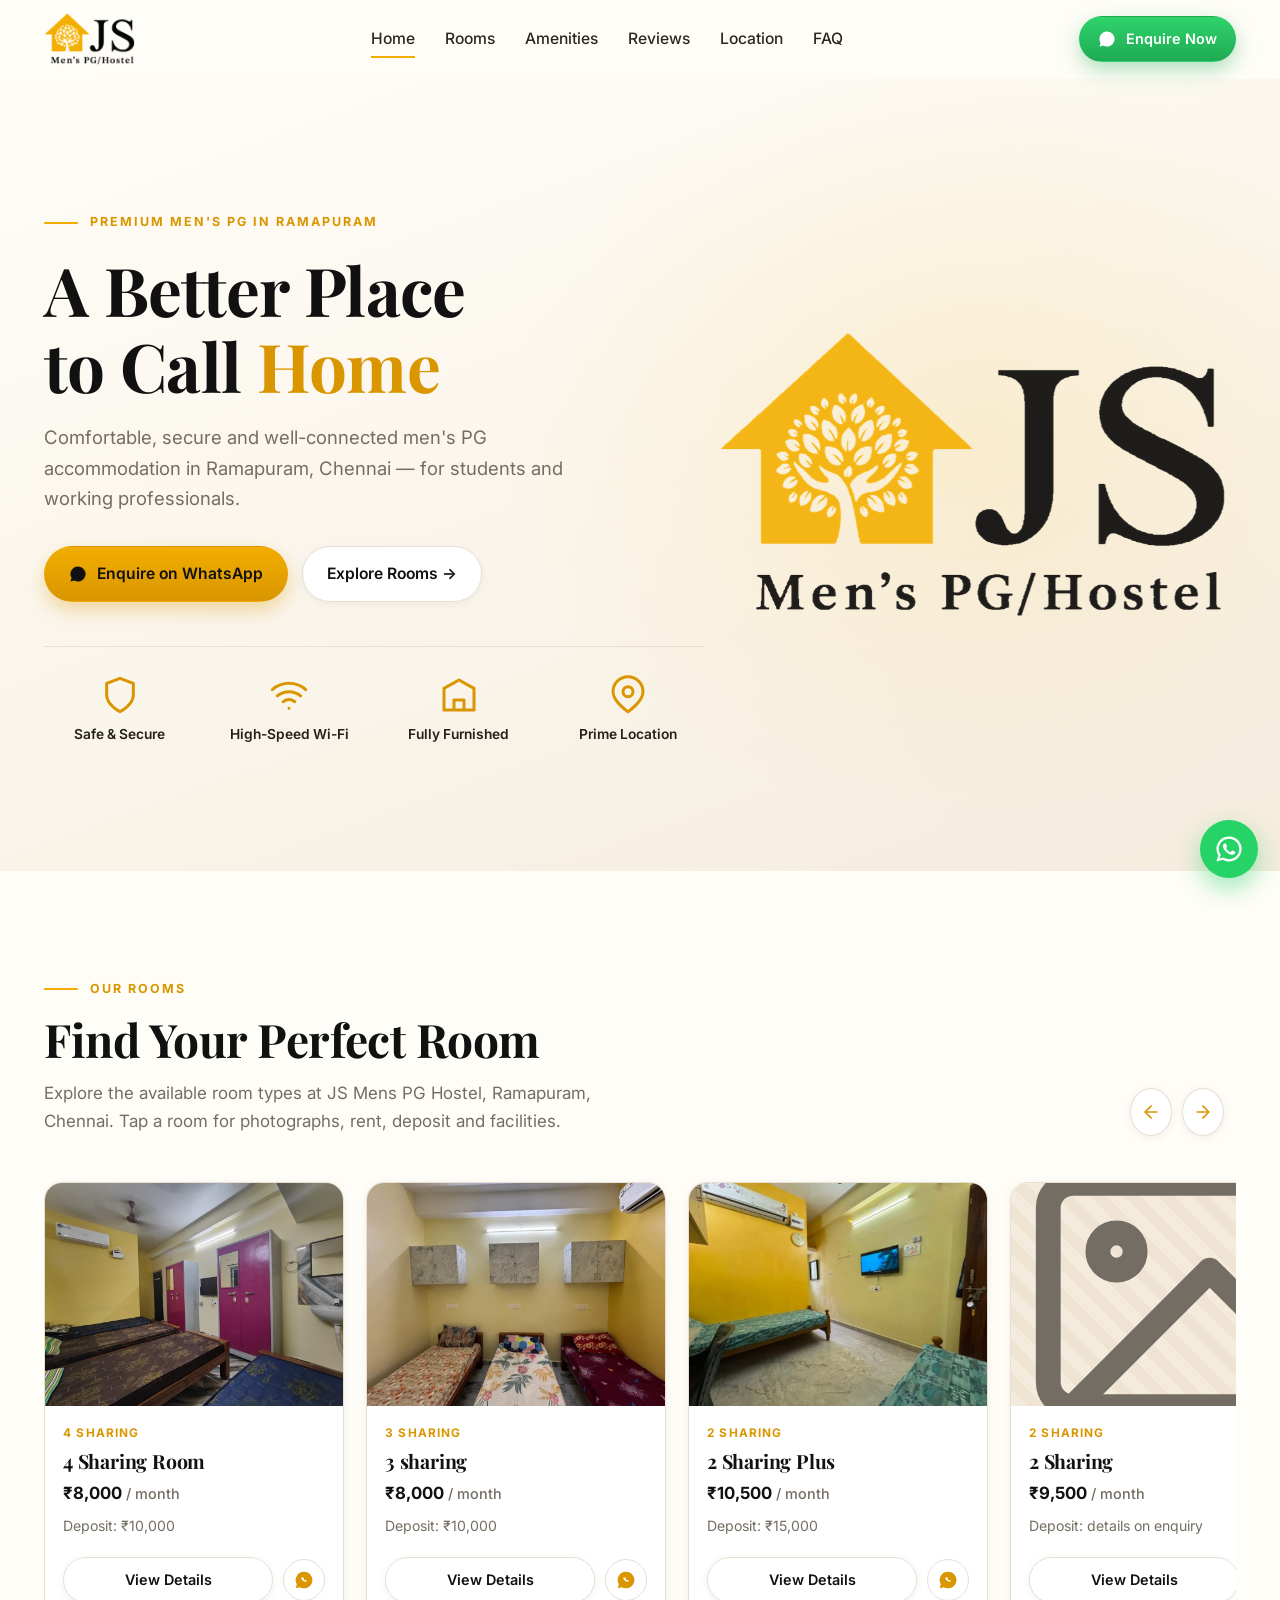
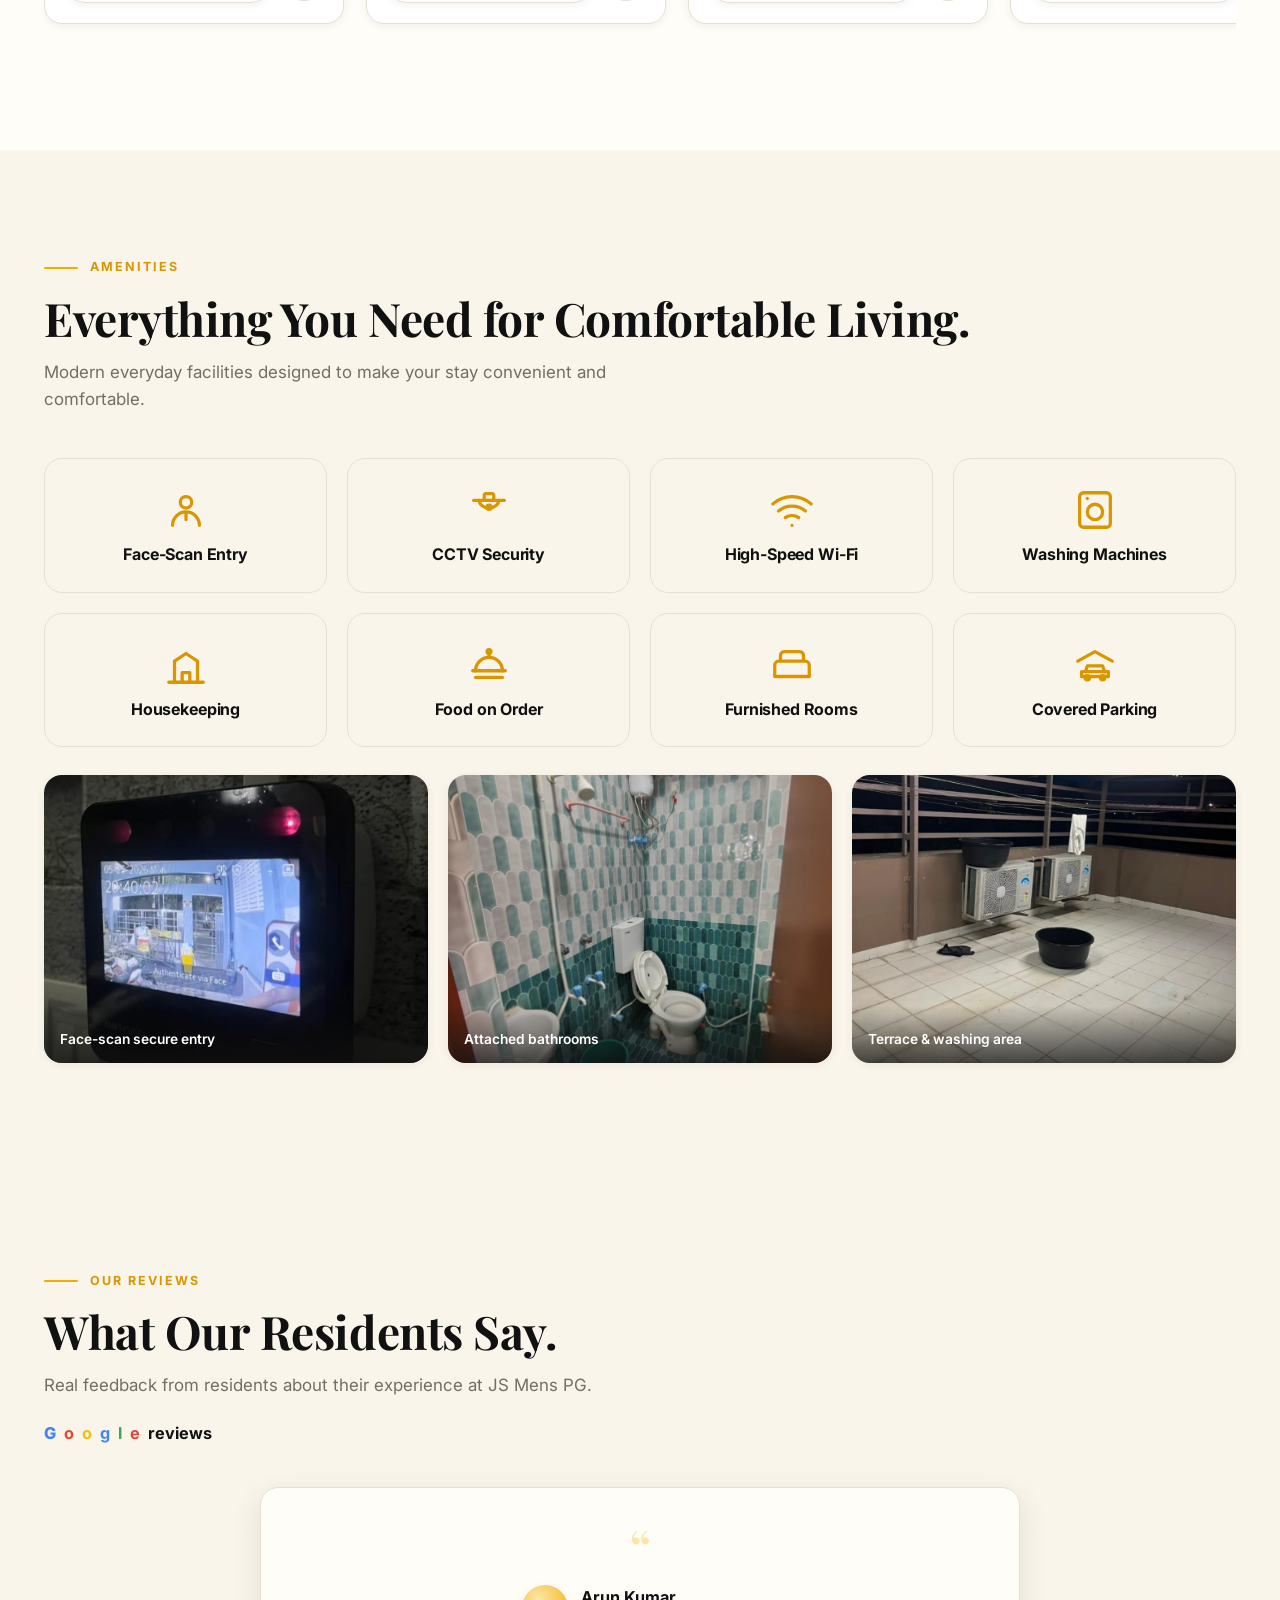
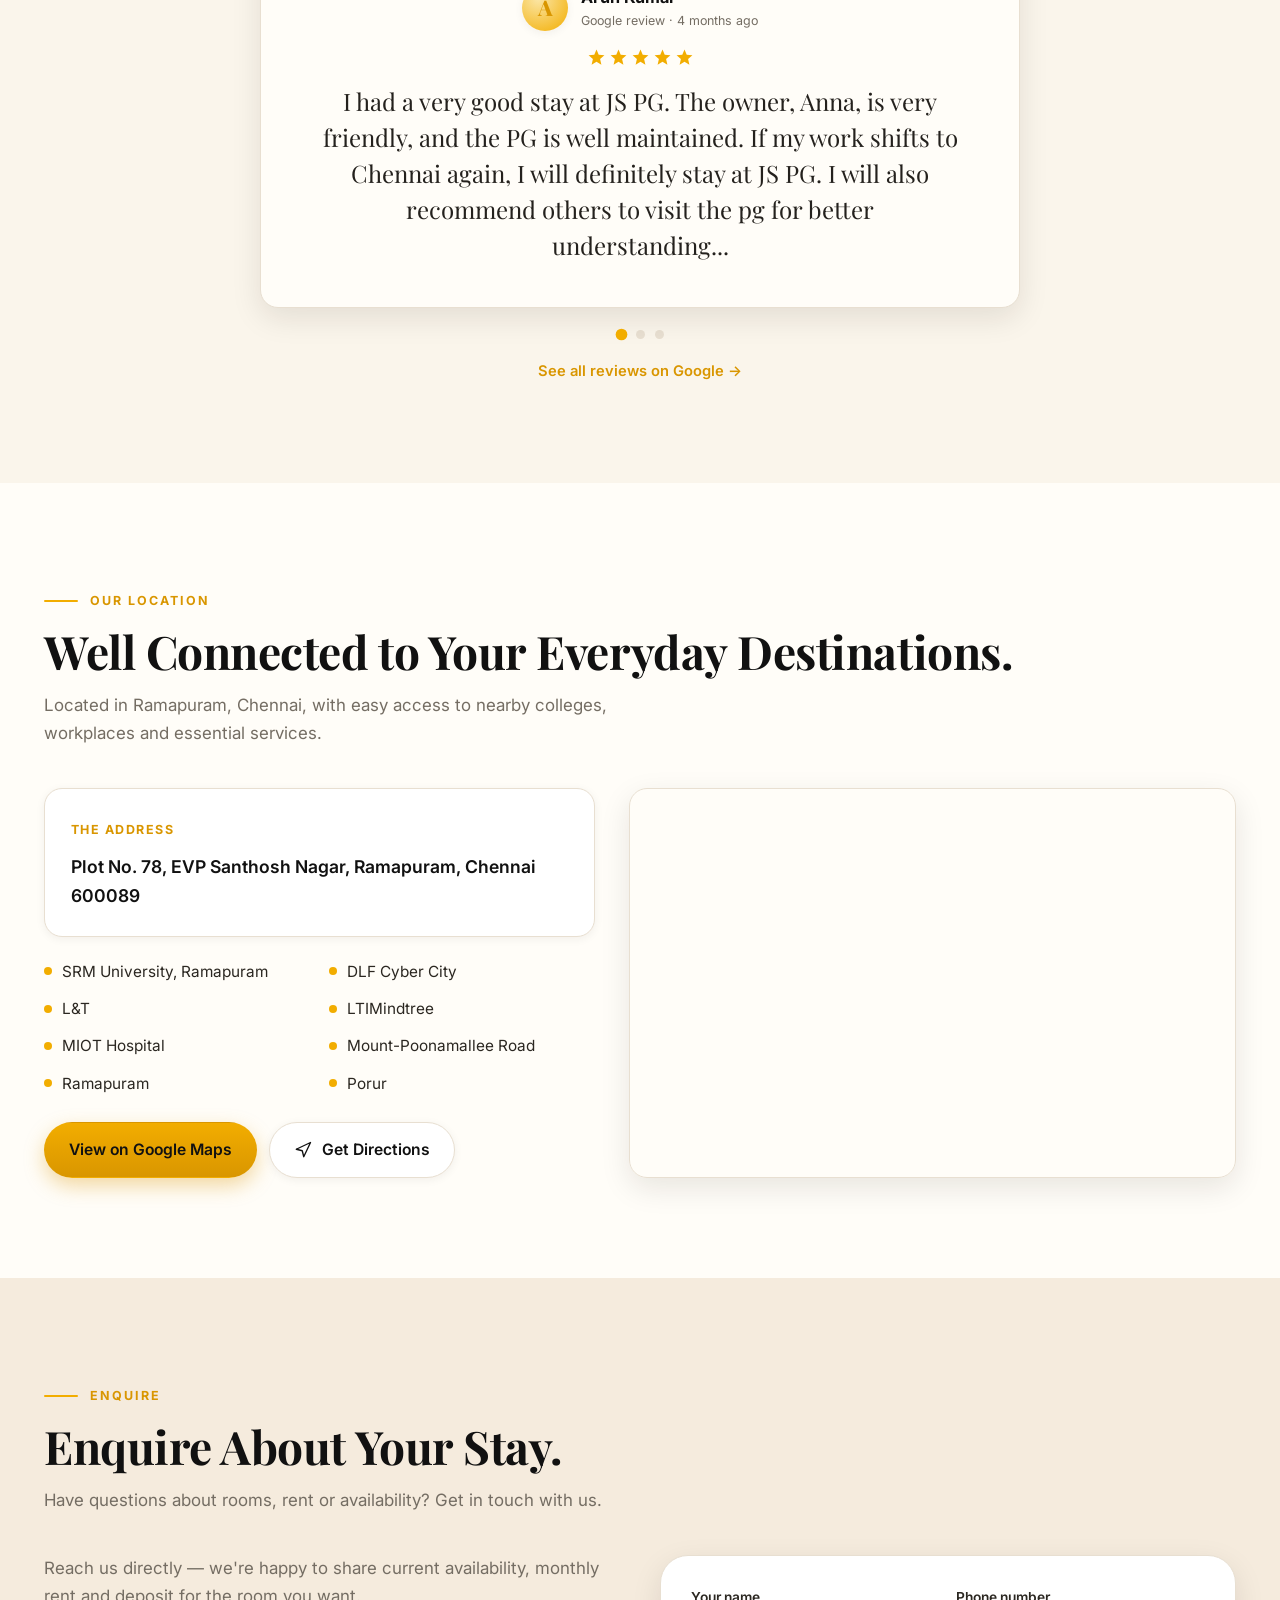
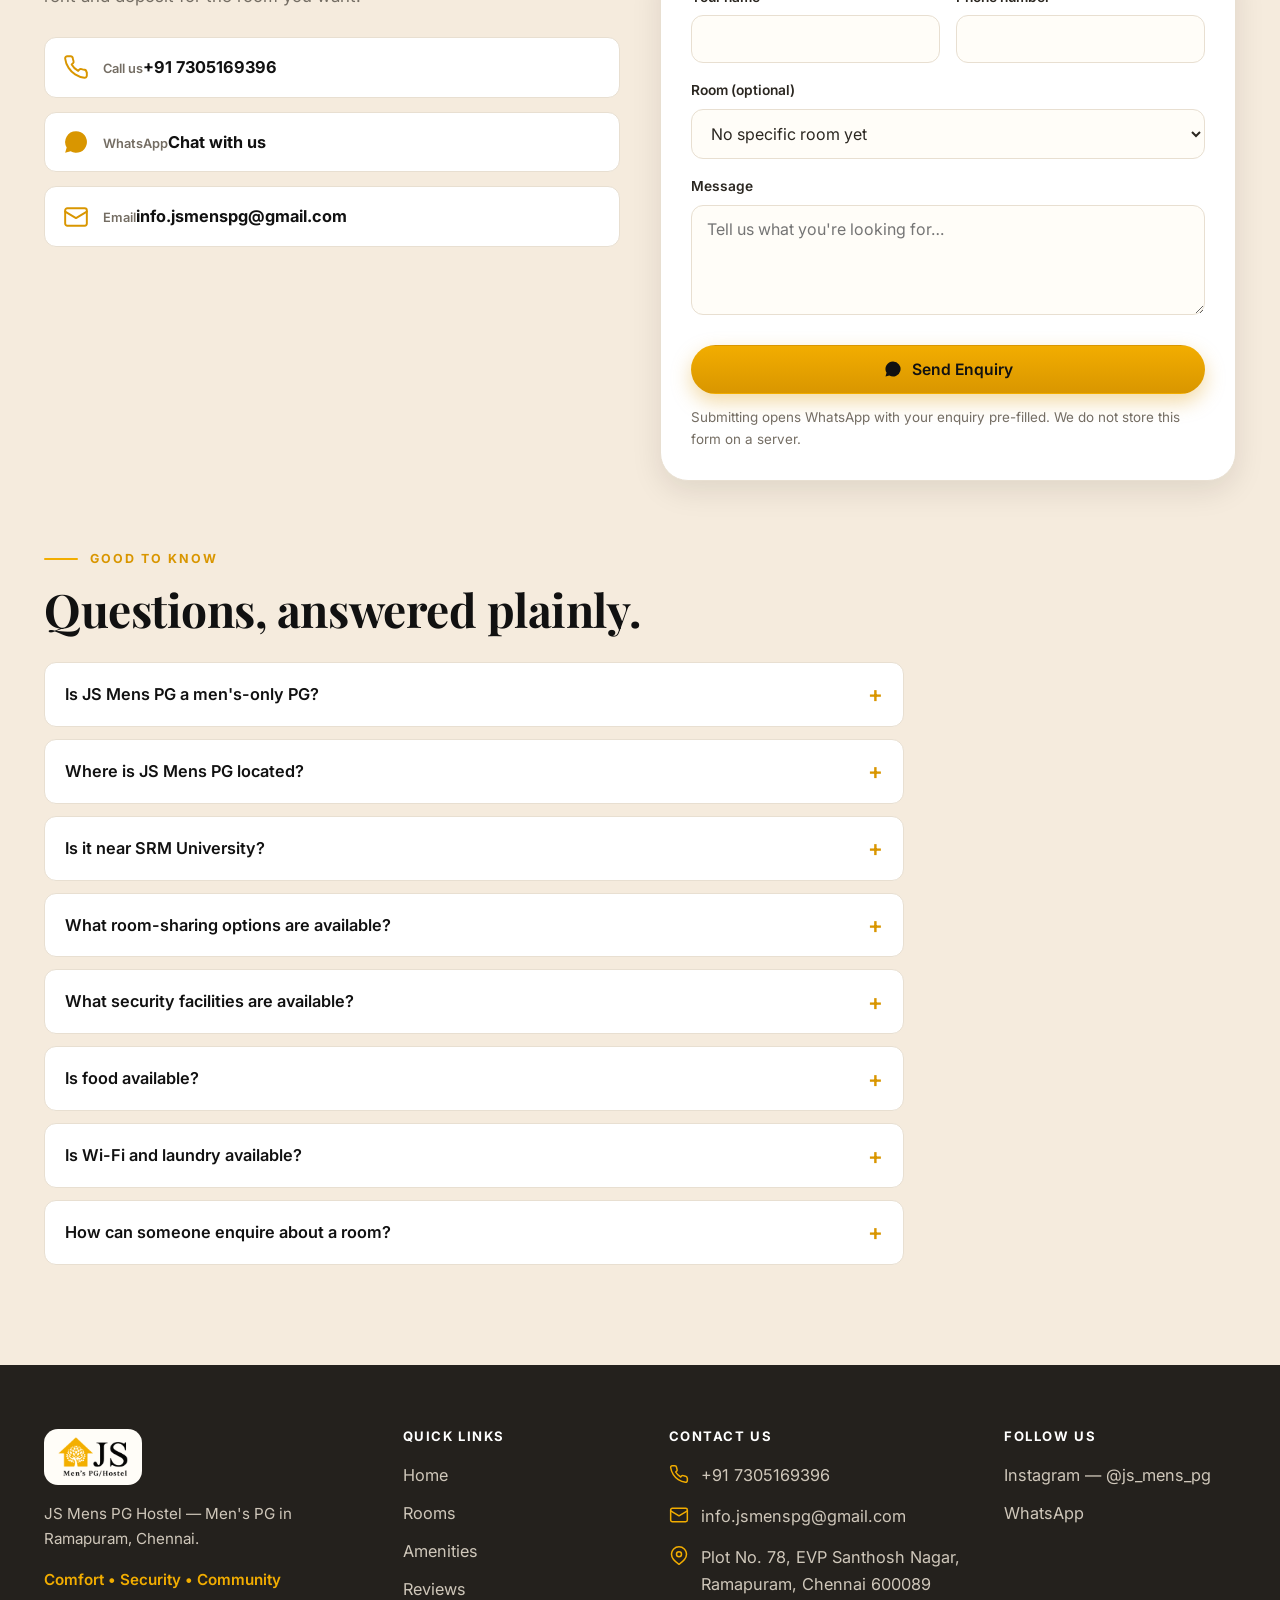
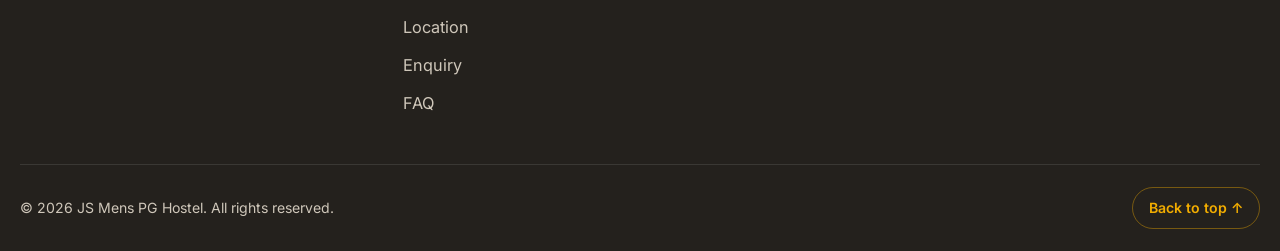
==== commit e332dc16: "Add auto-rotating Google reviews carousel with monogram avatars Replaced the reviews-section placeho" ====
--- a/index.html
+++ b/index.html
@@ -23,7 +23,7 @@
 <link rel="preconnect" href="https://fonts.googleapis.com" />
 <link rel="preconnect" href="https://fonts.gstatic.com" crossorigin />
 <link href="https://fonts.googleapis.com/css2?family=Playfair+Display:wght@600;700;800&family=Inter:wght@400;500;600;700&display=swap" rel="stylesheet" />
-<link rel="stylesheet" href="styles.css?v=30" />
+<link rel="stylesheet" href="styles.css?v=31" />
 <script type="application/ld+json">
 {
   "@context": "https://schema.org",
@@ -246,12 +246,70 @@
         </div>
       </div>
 
-      <div class="reviews-empty reveal">
-        <strong>Genuine Google reviews appear here.</strong>
-        Verified resident ratings and comments from our Google Business Profile will be shown in this section. We only publish authentic reviews — nothing is invented.
-        <div class="hero-actions" style="justify-content:center; margin-top:20px;">
-          <a class="btn btn--ghost" id="reviewsMapsBtn" href="#" target="_blank" rel="noopener">Find us on Google</a>
-        </div>
+      <div class="reviews-carousel reveal" id="reviewsCarousel">
+        <div class="reviews-viewport">
+          <figure class="review-card is-active">
+            <div class="review-head">
+              <span class="review-avatar" aria-hidden="true">A</span>
+              <div class="review-id">
+                <span class="review-name">Arun Kumar</span>
+                <span class="review-sub">Google review · 4 months ago</span>
+              </div>
+            </div>
+            <div class="review-stars" role="img" aria-label="Rated 5 out of 5 stars">
+              <svg class="star" viewBox="0 0 24 24" fill="currentColor" aria-hidden="true"><path d="M12 17.27 18.18 21l-1.64-7.03L22 9.24l-7.19-.61L12 2 9.19 8.63 2 9.24l5.46 4.73L5.82 21z"/></svg>
+              <svg class="star" viewBox="0 0 24 24" fill="currentColor" aria-hidden="true"><path d="M12 17.27 18.18 21l-1.64-7.03L22 9.24l-7.19-.61L12 2 9.19 8.63 2 9.24l5.46 4.73L5.82 21z"/></svg>
+              <svg class="star" viewBox="0 0 24 24" fill="currentColor" aria-hidden="true"><path d="M12 17.27 18.18 21l-1.64-7.03L22 9.24l-7.19-.61L12 2 9.19 8.63 2 9.24l5.46 4.73L5.82 21z"/></svg>
+              <svg class="star" viewBox="0 0 24 24" fill="currentColor" aria-hidden="true"><path d="M12 17.27 18.18 21l-1.64-7.03L22 9.24l-7.19-.61L12 2 9.19 8.63 2 9.24l5.46 4.73L5.82 21z"/></svg>
+              <svg class="star" viewBox="0 0 24 24" fill="currentColor" aria-hidden="true"><path d="M12 17.27 18.18 21l-1.64-7.03L22 9.24l-7.19-.61L12 2 9.19 8.63 2 9.24l5.46 4.73L5.82 21z"/></svg>
+            </div>
+            <blockquote class="review-text">I had a very good stay at JS PG. The owner, Anna, is very friendly, and the PG is well maintained. If my work shifts to Chennai again, I will definitely stay at JS PG. I will also recommend others to visit the pg for better understanding...</blockquote>
+          </figure>
+
+          <figure class="review-card">
+            <div class="review-head">
+              <span class="review-avatar" aria-hidden="true">P</span>
+              <div class="review-id">
+                <span class="review-name">Prabhakaran</span>
+                <span class="review-sub">Google review · a year ago</span>
+              </div>
+            </div>
+            <div class="review-stars" role="img" aria-label="Rated 5 out of 5 stars">
+              <svg class="star" viewBox="0 0 24 24" fill="currentColor" aria-hidden="true"><path d="M12 17.27 18.18 21l-1.64-7.03L22 9.24l-7.19-.61L12 2 9.19 8.63 2 9.24l5.46 4.73L5.82 21z"/></svg>
+              <svg class="star" viewBox="0 0 24 24" fill="currentColor" aria-hidden="true"><path d="M12 17.27 18.18 21l-1.64-7.03L22 9.24l-7.19-.61L12 2 9.19 8.63 2 9.24l5.46 4.73L5.82 21z"/></svg>
+              <svg class="star" viewBox="0 0 24 24" fill="currentColor" aria-hidden="true"><path d="M12 17.27 18.18 21l-1.64-7.03L22 9.24l-7.19-.61L12 2 9.19 8.63 2 9.24l5.46 4.73L5.82 21z"/></svg>
+              <svg class="star" viewBox="0 0 24 24" fill="currentColor" aria-hidden="true"><path d="M12 17.27 18.18 21l-1.64-7.03L22 9.24l-7.19-.61L12 2 9.19 8.63 2 9.24l5.46 4.73L5.82 21z"/></svg>
+              <svg class="star" viewBox="0 0 24 24" fill="currentColor" aria-hidden="true"><path d="M12 17.27 18.18 21l-1.64-7.03L22 9.24l-7.19-.61L12 2 9.19 8.63 2 9.24l5.46 4.73L5.82 21z"/></svg>
+            </div>
+            <blockquote class="review-text">I have been staying here for 8 months from the start, and my experience has been great. The PG is clean and well-maintained, with all the necessary amenities available. The property also ensures a high level of safety, making it a comfortable and secure place to stay.</blockquote>
+          </figure>
+
+          <figure class="review-card">
+            <div class="review-head">
+              <span class="review-avatar" aria-hidden="true">H</span>
+              <div class="review-id">
+                <span class="review-name">Hemanand</span>
+                <span class="review-sub">Local Guide · Google review</span>
+              </div>
+            </div>
+            <div class="review-stars" role="img" aria-label="Rated 5 out of 5 stars">
+              <svg class="star" viewBox="0 0 24 24" fill="currentColor" aria-hidden="true"><path d="M12 17.27 18.18 21l-1.64-7.03L22 9.24l-7.19-.61L12 2 9.19 8.63 2 9.24l5.46 4.73L5.82 21z"/></svg>
+              <svg class="star" viewBox="0 0 24 24" fill="currentColor" aria-hidden="true"><path d="M12 17.27 18.18 21l-1.64-7.03L22 9.24l-7.19-.61L12 2 9.19 8.63 2 9.24l5.46 4.73L5.82 21z"/></svg>
+              <svg class="star" viewBox="0 0 24 24" fill="currentColor" aria-hidden="true"><path d="M12 17.27 18.18 21l-1.64-7.03L22 9.24l-7.19-.61L12 2 9.19 8.63 2 9.24l5.46 4.73L5.82 21z"/></svg>
+              <svg class="star" viewBox="0 0 24 24" fill="currentColor" aria-hidden="true"><path d="M12 17.27 18.18 21l-1.64-7.03L22 9.24l-7.19-.61L12 2 9.19 8.63 2 9.24l5.46 4.73L5.82 21z"/></svg>
+              <svg class="star" viewBox="0 0 24 24" fill="currentColor" aria-hidden="true"><path d="M12 17.27 18.18 21l-1.64-7.03L22 9.24l-7.19-.61L12 2 9.19 8.63 2 9.24l5.46 4.73L5.82 21z"/></svg>
+            </div>
+            <blockquote class="review-text">One of the best place for PG. Great Amenities provided by them and of course comfort sse thestay as well. Highly recommended.</blockquote>
+          </figure>
+        </div>
+
+        <div class="reviews-dots" role="tablist" aria-label="Choose a review">
+          <button type="button" class="review-dot is-active" aria-label="Show review 1"></button>
+          <button type="button" class="review-dot" aria-label="Show review 2"></button>
+          <button type="button" class="review-dot" aria-label="Show review 3"></button>
+        </div>
+
+        <a class="reviews-link" id="reviewsMapsBtn" href="#" target="_blank" rel="noopener">See all reviews on Google &rarr;</a>
       </div>
     </div>
   </section>
@@ -426,7 +484,7 @@
   <svg viewBox="0 0 24 24" fill="currentColor" aria-hidden="true"><path d="M12 2a10 10 0 0 0-8.6 15.1L2 22l5.05-1.36A10 10 0 1 0 12 2zm0 18.2a8.17 8.17 0 0 1-4.17-1.14l-.3-.18-3 .8.8-2.93-.2-.3A8.2 8.2 0 1 1 12 20.2zm4.5-6.13c-.24-.12-1.44-.71-1.66-.79-.22-.08-.38-.12-.55.12-.16.24-.63.79-.77.95-.14.16-.28.18-.52.06-.24-.12-1.02-.38-1.94-1.2-.72-.64-1.2-1.43-1.34-1.67-.14-.24-.02-.37.1-.49.11-.11.24-.28.36-.42.12-.14.16-.24.24-.4.08-.16.04-.3-.02-.42-.06-.12-.55-1.33-.76-1.82-.2-.48-.4-.42-.55-.42h-.47c-.16 0-.42.06-.64.3-.22.24-.85.83-.85 2.02 0 1.19.87 2.34 1 2.5.12.16 1.7 2.6 4.13 3.64.58.25 1.03.4 1.38.51.58.18 1.11.16 1.53.1.47-.07 1.44-.59 1.64-1.16.2-.57.2-1.06.14-1.16-.06-.1-.22-.16-.46-.28z"/></svg>
 </a>
 
-<script src="script.js?v=30" defer></script>
-<script src="rooms.js?v=30" defer></script>
+<script src="script.js?v=31" defer></script>
+<script src="rooms.js?v=31" defer></script>
 </body>
 </html>
--- a/styles.css
+++ b/styles.css
@@ -698,22 +698,147 @@
   font-weight: 800;
 }
 
-.reviews-empty {
-  margin-top: 34px;
-  background: var(--white);
-  border: 1px dashed var(--border);
+.reviews-carousel {
+  margin-top: 40px;
+}
+
+.reviews-viewport {
+  position: relative;
+  display: grid;
+  place-items: center;
+}
+
+.review-card {
+  grid-area: 1 / 1;
+  display: flex;
+  flex-direction: column;
+  align-items: center;
+  text-align: center;
+  gap: 16px;
+  width: 100%;
+  max-width: 760px;
+  margin: 0;
+  background: var(--ivory);
+  border: 1px solid var(--border);
   border-radius: var(--radius);
-  padding: 40px 28px;
+  box-shadow: var(--shadow-md);
+  padding: clamp(26px, 4vw, 44px) clamp(20px, 4vw, 48px);
+  opacity: 0;
+  visibility: hidden;
+  transform: translateY(14px);
+  transition: opacity 0.55s var(--ease), transform 0.55s var(--ease),
+    visibility 0s linear 0.55s;
+}
+
+.review-card.is-active {
+  opacity: 1;
+  visibility: visible;
+  transform: none;
+  transition: opacity 0.55s var(--ease), transform 0.55s var(--ease);
+}
+
+.review-card::before {
+  content: "\201C";
+  font-family: var(--serif);
+  font-size: 3.4rem;
+  line-height: 0.6;
+  color: var(--gold-soft);
+  margin-bottom: 4px;
+}
+
+.review-head {
+  display: flex;
+  align-items: center;
+  gap: 13px;
+}
+
+.review-avatar {
+  width: 46px;
+  height: 46px;
+  flex: 0 0 46px;
+  border-radius: 50%;
+  display: grid;
+  place-items: center;
+  font-family: var(--serif);
+  font-weight: 800;
+  font-size: 1.35rem;
+  color: var(--gold-deep);
+  background: radial-gradient(circle at 35% 30%, var(--gold-soft), var(--gold));
+  box-shadow: var(--shadow-sm);
+}
+
+.review-id {
+  display: flex;
+  flex-direction: column;
+  align-items: flex-start;
+  text-align: left;
+}
+
+.review-name {
+  font-weight: 700;
+  color: var(--black);
+  font-size: 1.02rem;
+}
+
+.review-sub {
+  font-size: 0.78rem;
+  color: var(--muted);
+}
+
+.review-stars {
+  display: flex;
+  gap: 3px;
+  color: var(--gold);
+}
+
+.review-stars .star {
+  width: 19px;
+  height: 19px;
+}
+
+.review-text {
+  font-family: var(--serif);
+  font-size: clamp(1.18rem, 2.3vw, 1.5rem);
+  line-height: 1.5;
+  color: var(--charcoal);
+  max-width: 640px;
+  margin: 0;
+}
+
+.reviews-dots {
+  display: flex;
+  justify-content: center;
+  gap: 10px;
+  margin-top: 22px;
+}
+
+.review-dot {
+  width: 9px;
+  height: 9px;
+  padding: 0;
+  border: none;
+  border-radius: 50%;
+  background: var(--border);
+  cursor: pointer;
+  transition: background 0.3s var(--ease), transform 0.3s var(--ease);
+}
+
+.review-dot.is-active {
+  background: var(--gold);
+  transform: scale(1.3);
+}
+
+.reviews-link {
+  display: block;
   text-align: center;
-  color: var(--muted);
-}
-
-.reviews-empty strong {
+  margin-top: 20px;
+  font-weight: 600;
+  font-size: 0.92rem;
+  color: var(--gold-deep);
+}
+
+.reviews-link:hover {
   color: var(--black);
-  font-family: var(--serif);
-  font-size: 1.3rem;
-  display: block;
-  margin-bottom: 8px;
 }
 
 /* --------------------------------- Location ------------------------------- */
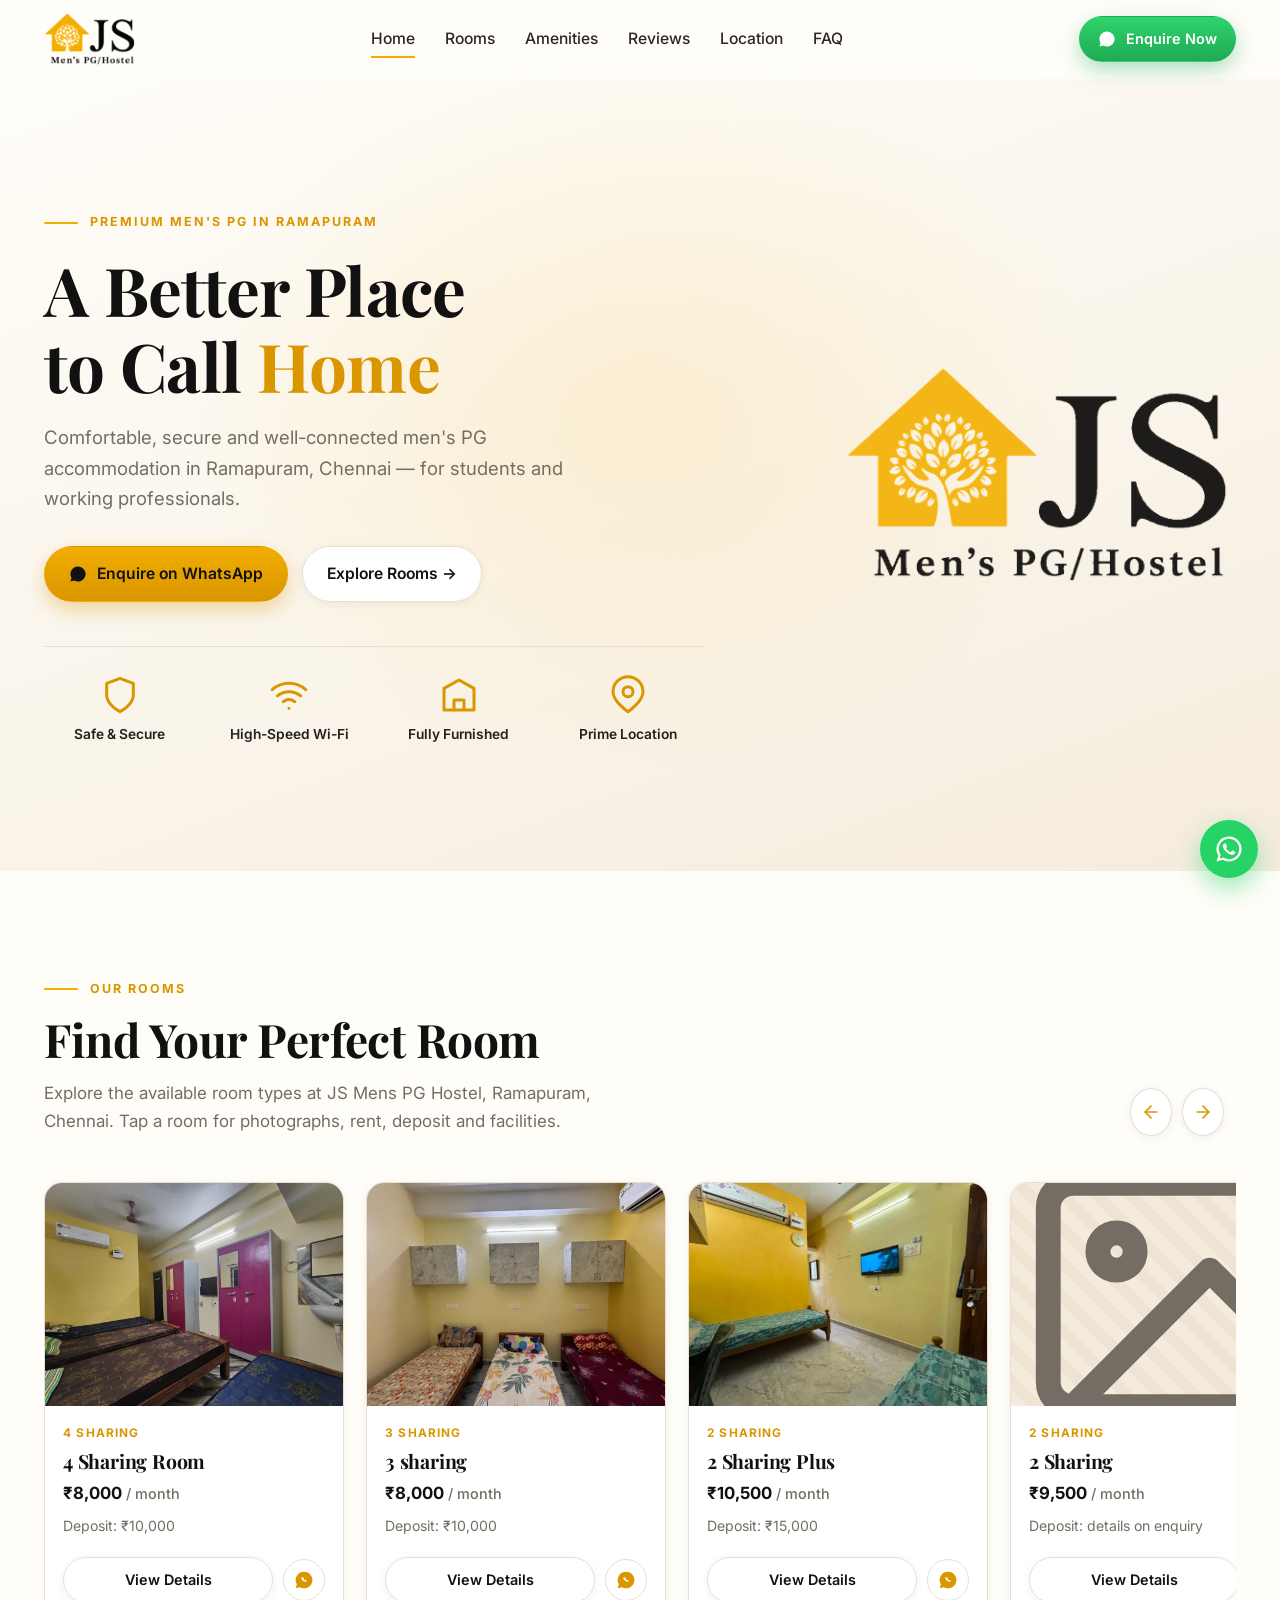
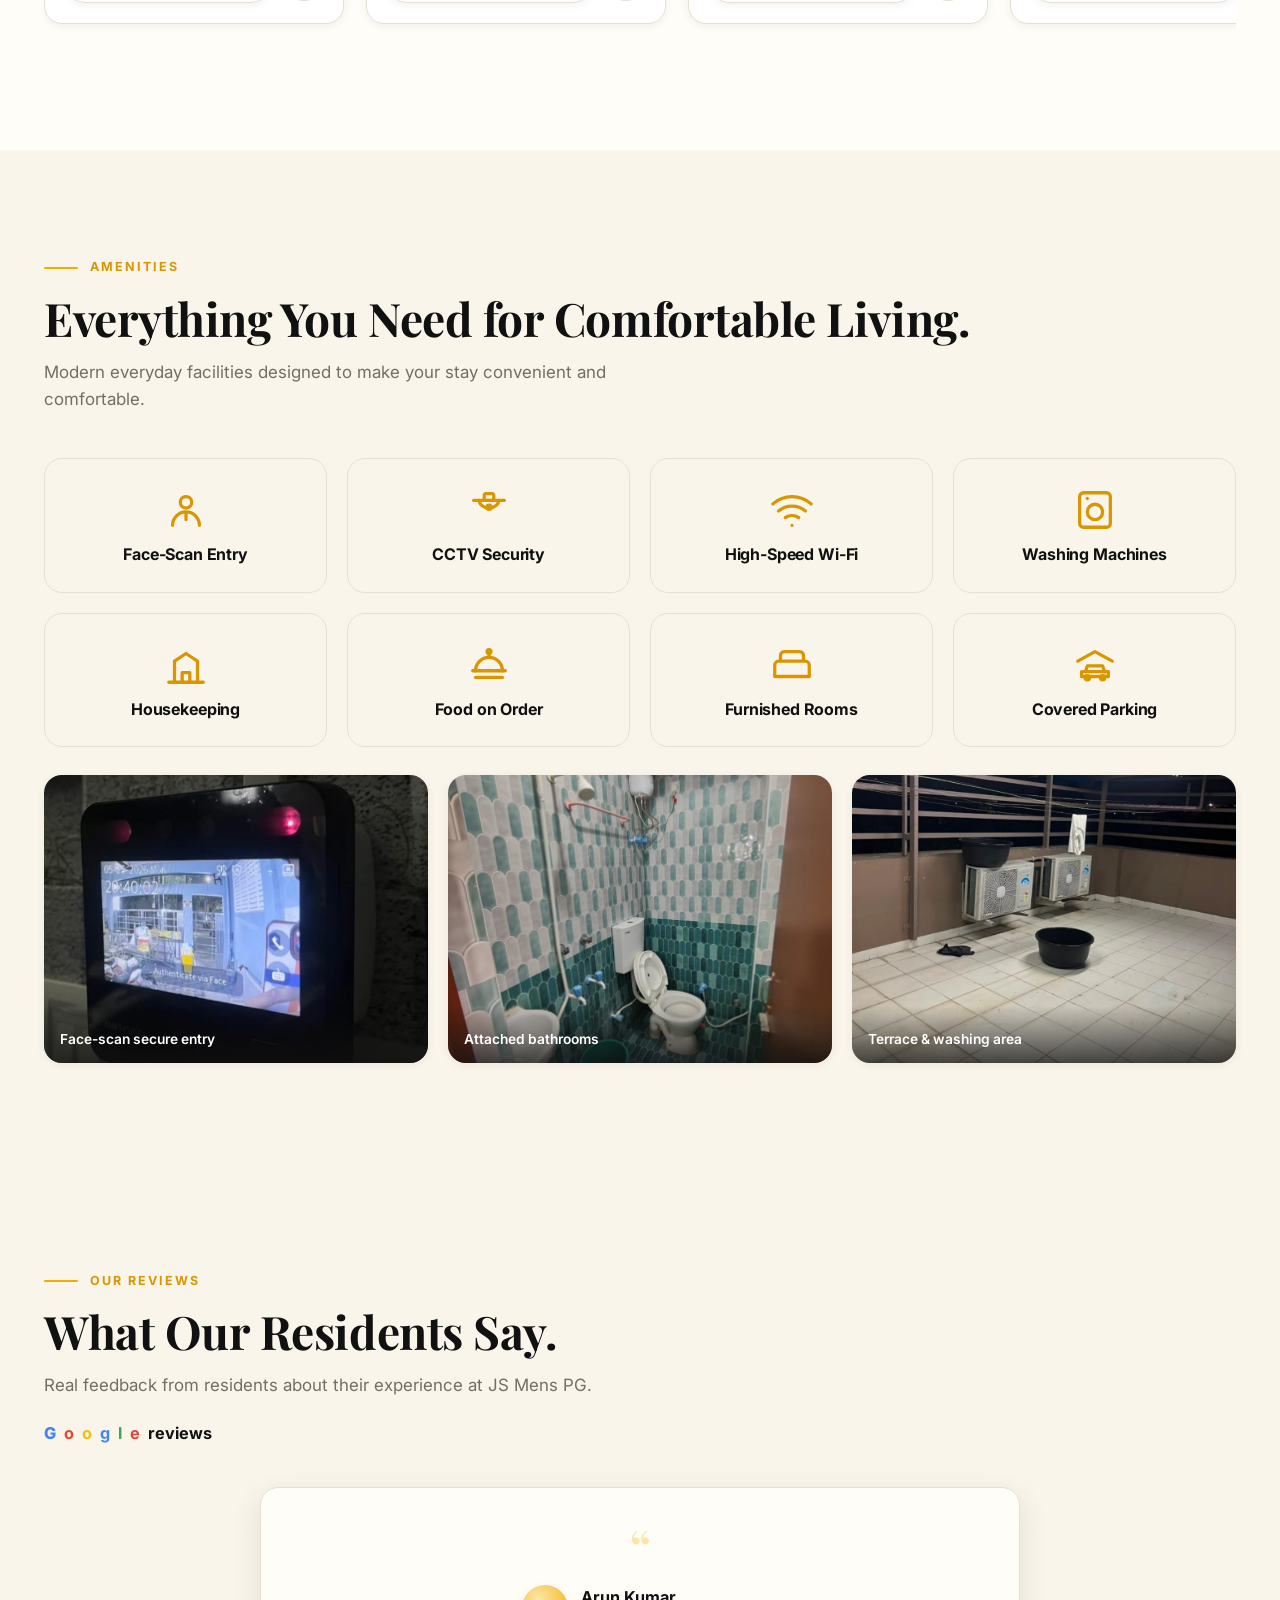
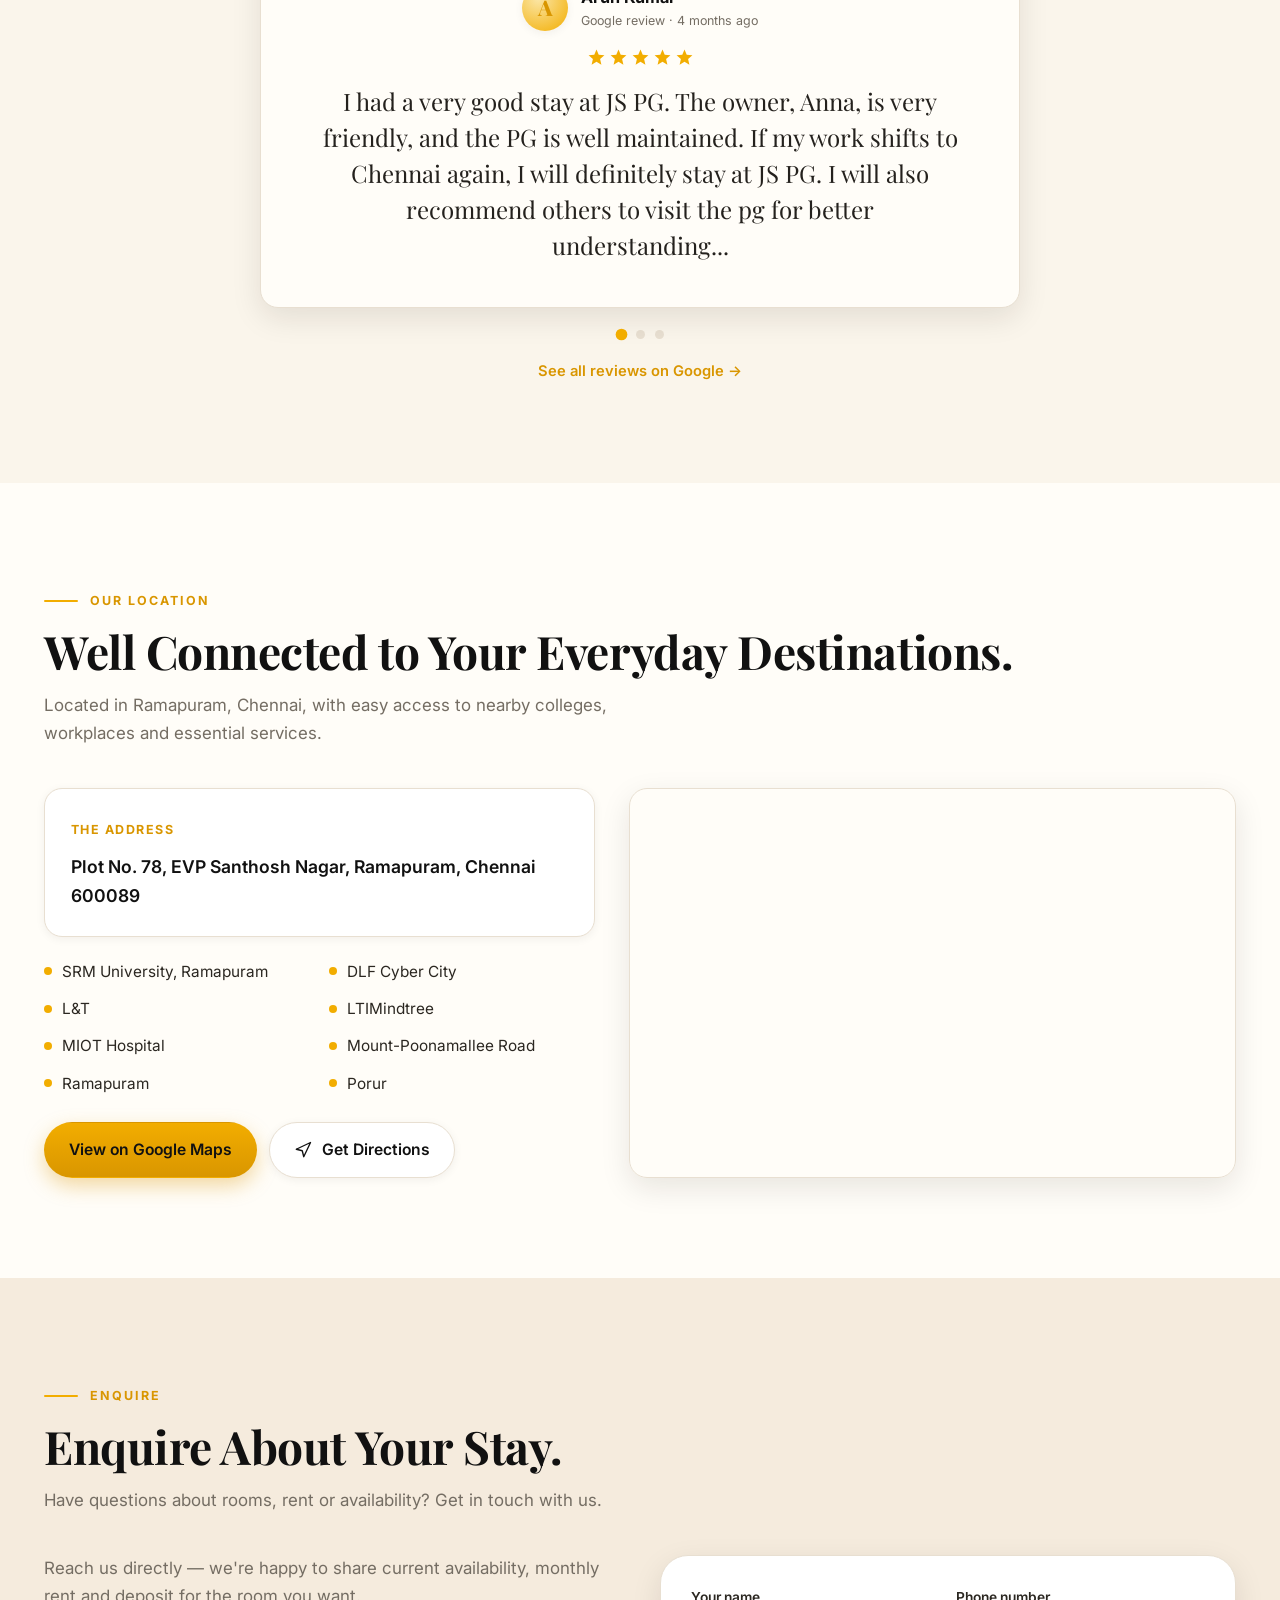
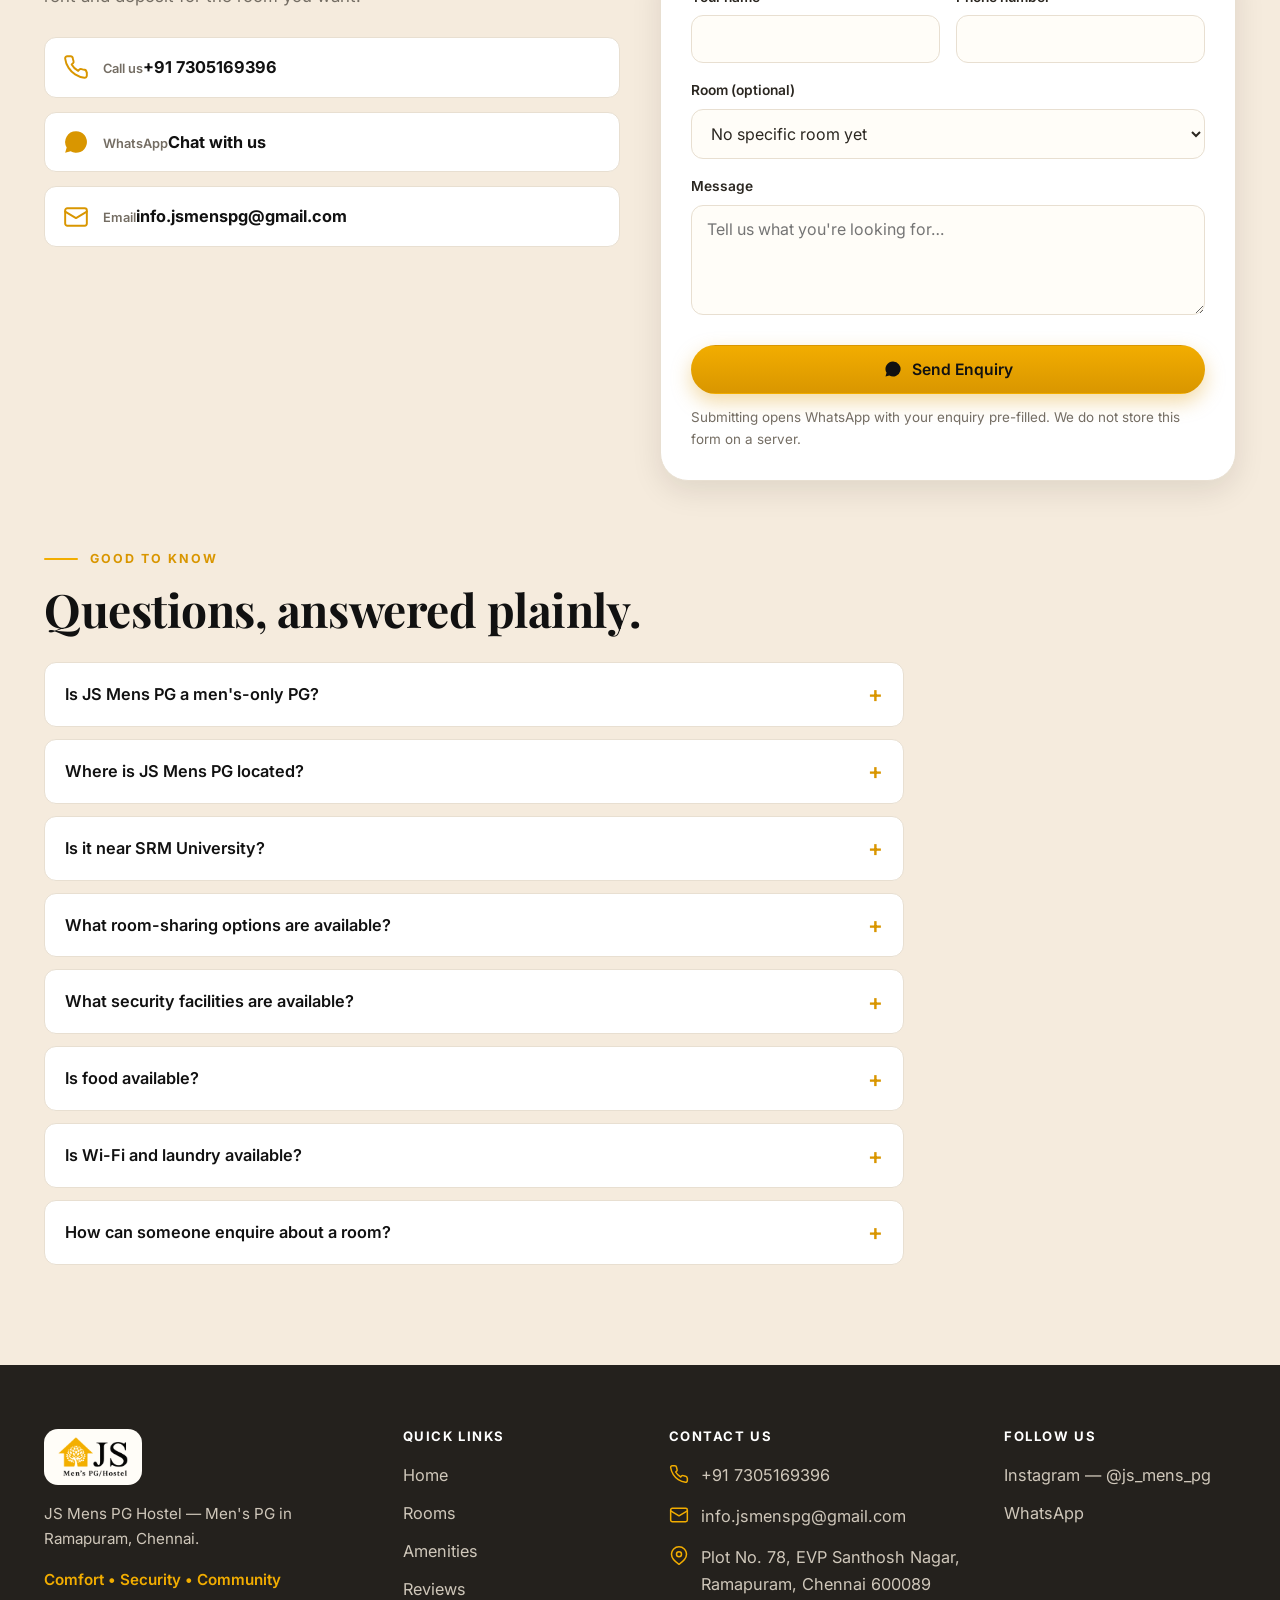
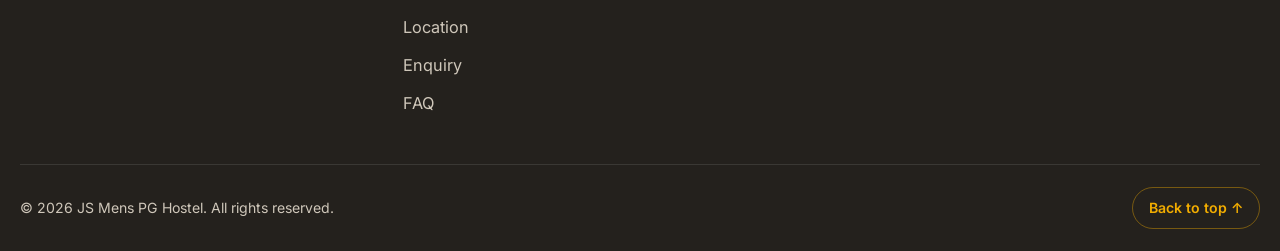
==== commit 226624f7: "Make hero logo backdrop responsive: prominent right logo on laptop, faint centered watermark on mobi" ====
--- a/index.html
+++ b/index.html
@@ -23,7 +23,7 @@
 <link rel="preconnect" href="https://fonts.googleapis.com" />
 <link rel="preconnect" href="https://fonts.gstatic.com" crossorigin />
 <link href="https://fonts.googleapis.com/css2?family=Playfair+Display:wght@600;700;800&family=Inter:wght@400;500;600;700&display=swap" rel="stylesheet" />
-<link rel="stylesheet" href="styles.css?v=31" />
+<link rel="stylesheet" href="styles.css?v=32" />
 <script type="application/ld+json">
 {
   "@context": "https://schema.org",
@@ -484,7 +484,7 @@
   <svg viewBox="0 0 24 24" fill="currentColor" aria-hidden="true"><path d="M12 2a10 10 0 0 0-8.6 15.1L2 22l5.05-1.36A10 10 0 1 0 12 2zm0 18.2a8.17 8.17 0 0 1-4.17-1.14l-.3-.18-3 .8.8-2.93-.2-.3A8.2 8.2 0 1 1 12 20.2zm4.5-6.13c-.24-.12-1.44-.71-1.66-.79-.22-.08-.38-.12-.55.12-.16.24-.63.79-.77.95-.14.16-.28.18-.52.06-.24-.12-1.02-.38-1.94-1.2-.72-.64-1.2-1.43-1.34-1.67-.14-.24-.02-.37.1-.49.11-.11.24-.28.36-.42.12-.14.16-.24.24-.4.08-.16.04-.3-.02-.42-.06-.12-.55-1.33-.76-1.82-.2-.48-.4-.42-.55-.42h-.47c-.16 0-.42.06-.64.3-.22.24-.85.83-.85 2.02 0 1.19.87 2.34 1 2.5.12.16 1.7 2.6 4.13 3.64.58.25 1.03.4 1.38.51.58.18 1.11.16 1.53.1.47-.07 1.44-.59 1.64-1.16.2-.57.2-1.06.14-1.16-.06-.1-.22-.16-.46-.28z"/></svg>
 </a>
 
-<script src="script.js?v=31" defer></script>
-<script src="rooms.js?v=31" defer></script>
+<script src="script.js?v=32" defer></script>
+<script src="rooms.js?v=32" defer></script>
 </body>
 </html>
--- a/styles.css
+++ b/styles.css
@@ -363,21 +363,33 @@
   align-items: center;
   min-height: clamp(560px, 88vh, 860px);
   background:
-    radial-gradient(60% 78% at 76% 46%, rgba(242, 173, 0, 0.12) 0%, rgba(242, 173, 0, 0) 62%),
+    radial-gradient(58% 74% at 50% 42%, rgba(242, 173, 0, 0.12) 0%, rgba(242, 173, 0, 0) 62%),
     linear-gradient(160deg, var(--ivory) 0%, var(--cream) 55%, var(--beige) 100%);
 }
 
 .hero-mark {
   position: absolute;
   top: 50%;
-  right: clamp(28px, 4vw, 72px);
-  width: clamp(280px, 40vw, 560px);
+  right: clamp(28px, 4vw, 64px);
+  width: clamp(260px, 30vw, 520px);
   height: auto;
   transform: translateY(-50%);
   opacity: 0.9;
   z-index: 0;
   pointer-events: none;
-  will-change: transform, opacity;
+}
+
+@media (max-width: 1200px) {
+  .hero-mark {
+    top: 0;
+    right: auto;
+    bottom: 0;
+    left: 0;
+    width: min(62vw, 460px);
+    transform: none;
+    margin: auto;
+    opacity: 0.12;
+  }
 }
 
 .hero-inner {
@@ -1477,12 +1489,6 @@
     max-width: 100%;
   }
 
-  .hero-mark {
-    width: clamp(220px, 42vw, 380px);
-    opacity: 0.6;
-    right: 16px;
-  }
-
   .amenities-grid {
     grid-template-columns: repeat(2, 1fr);
   }
@@ -1554,15 +1560,6 @@
     padding-block: 40px 52px;
   }
 
-  .hero-mark {
-    top: auto;
-    bottom: 10px;
-    right: 10px;
-    transform: none;
-    width: clamp(170px, 52vw, 260px);
-    opacity: 0.14;
-  }
-
   .hero h1 {
     font-size: clamp(2rem, 9vw, 2.6rem);
   }
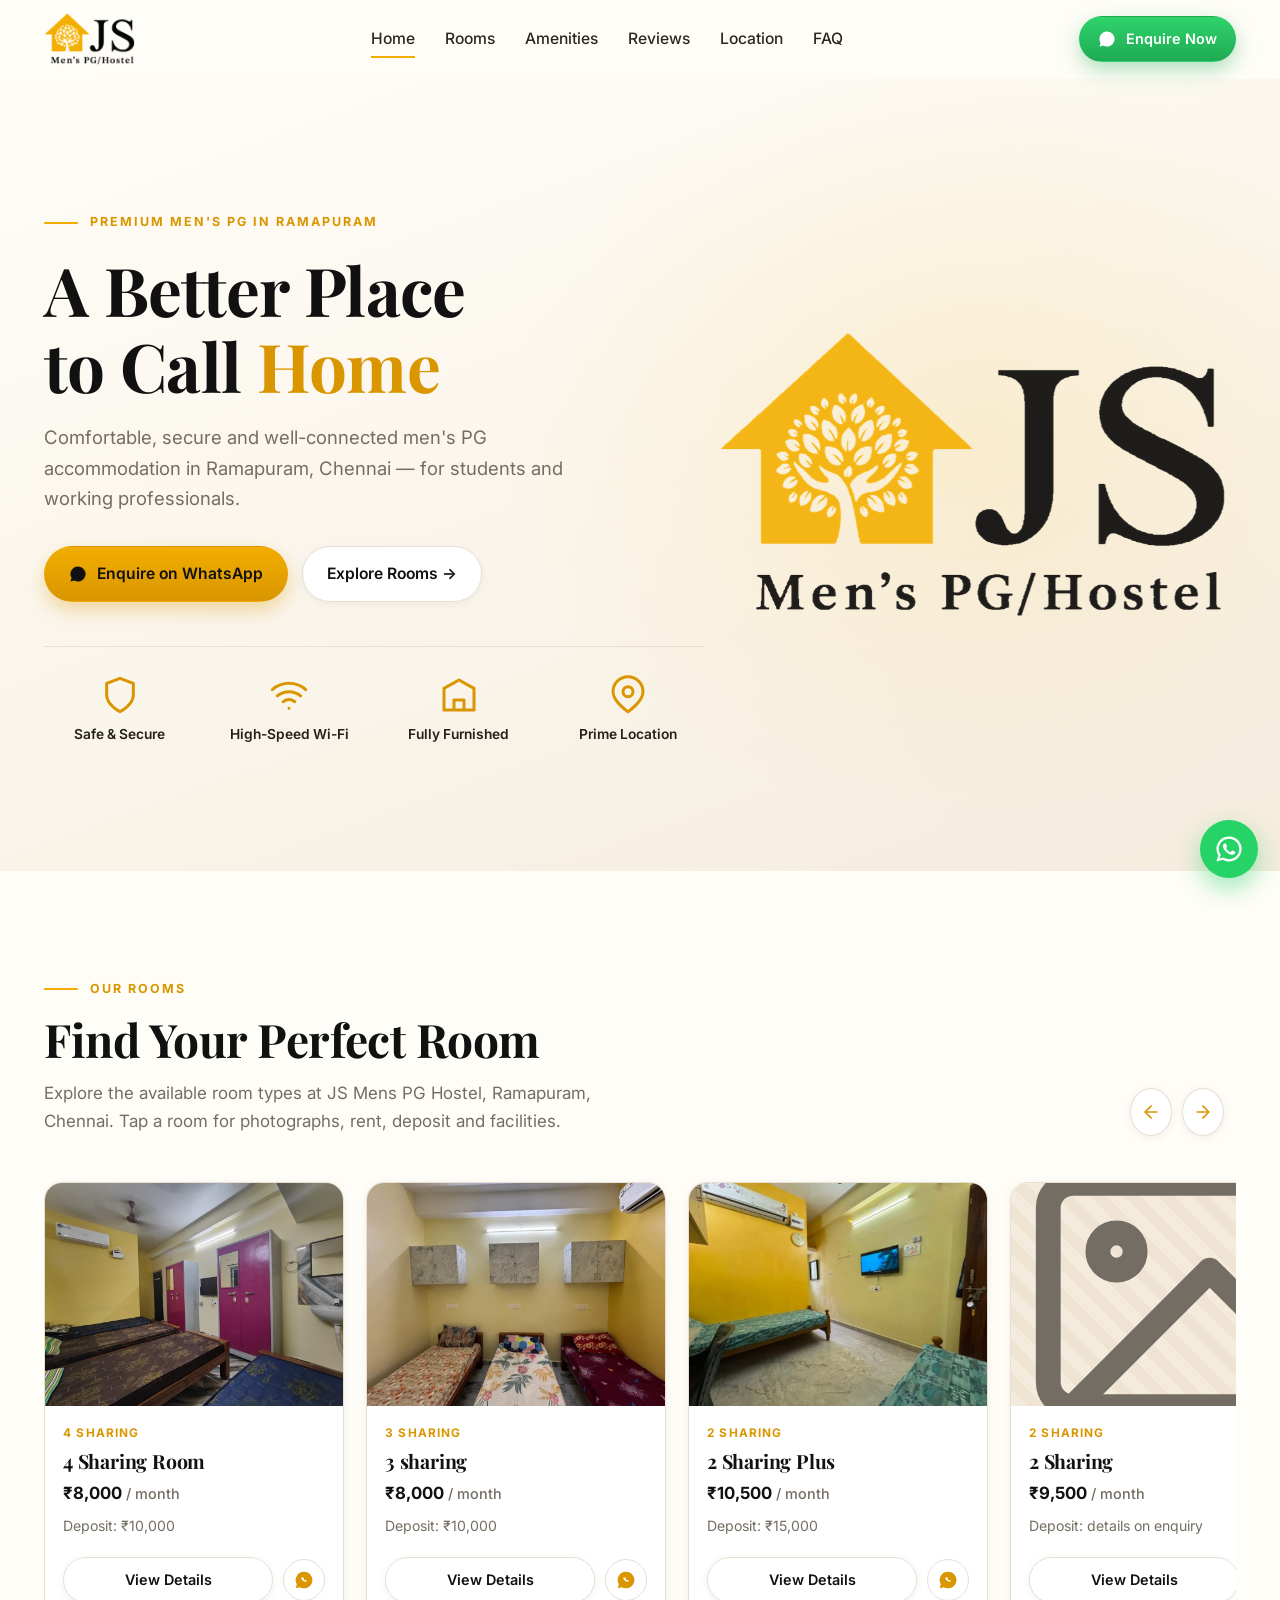
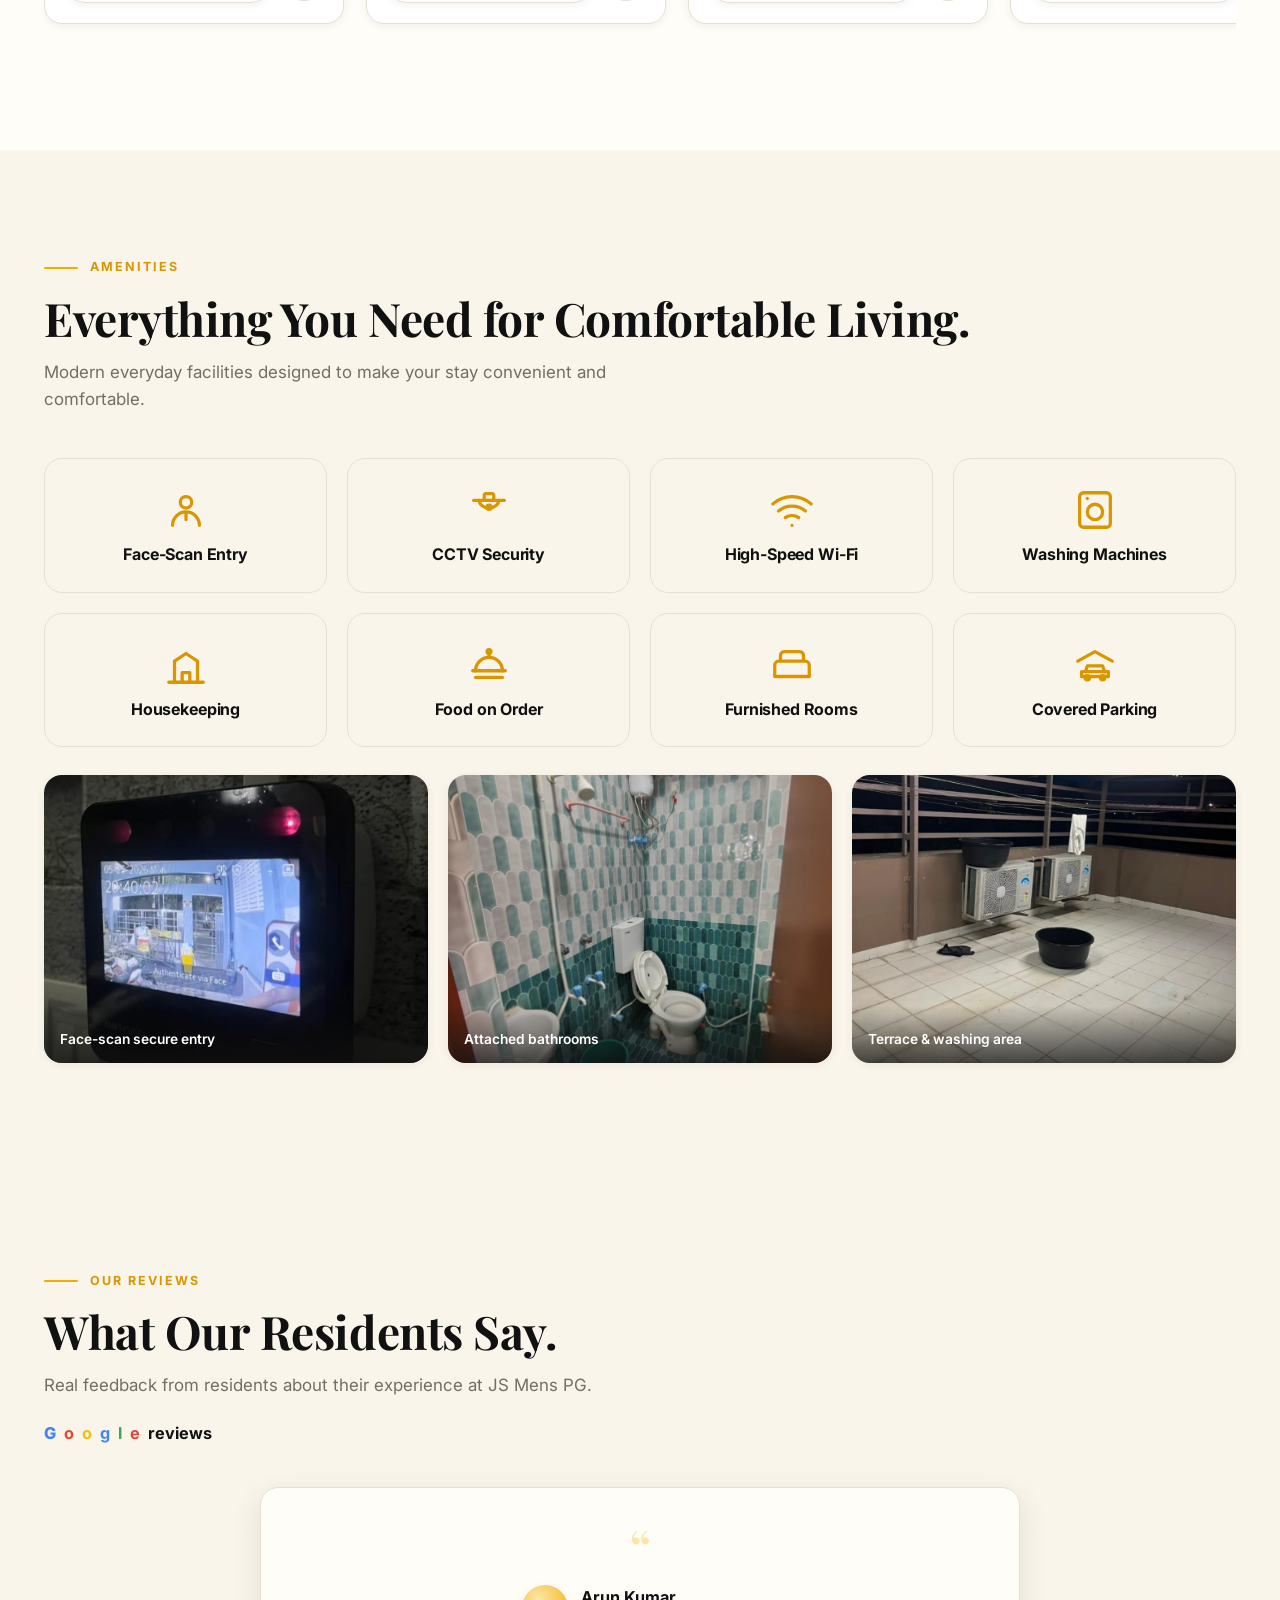
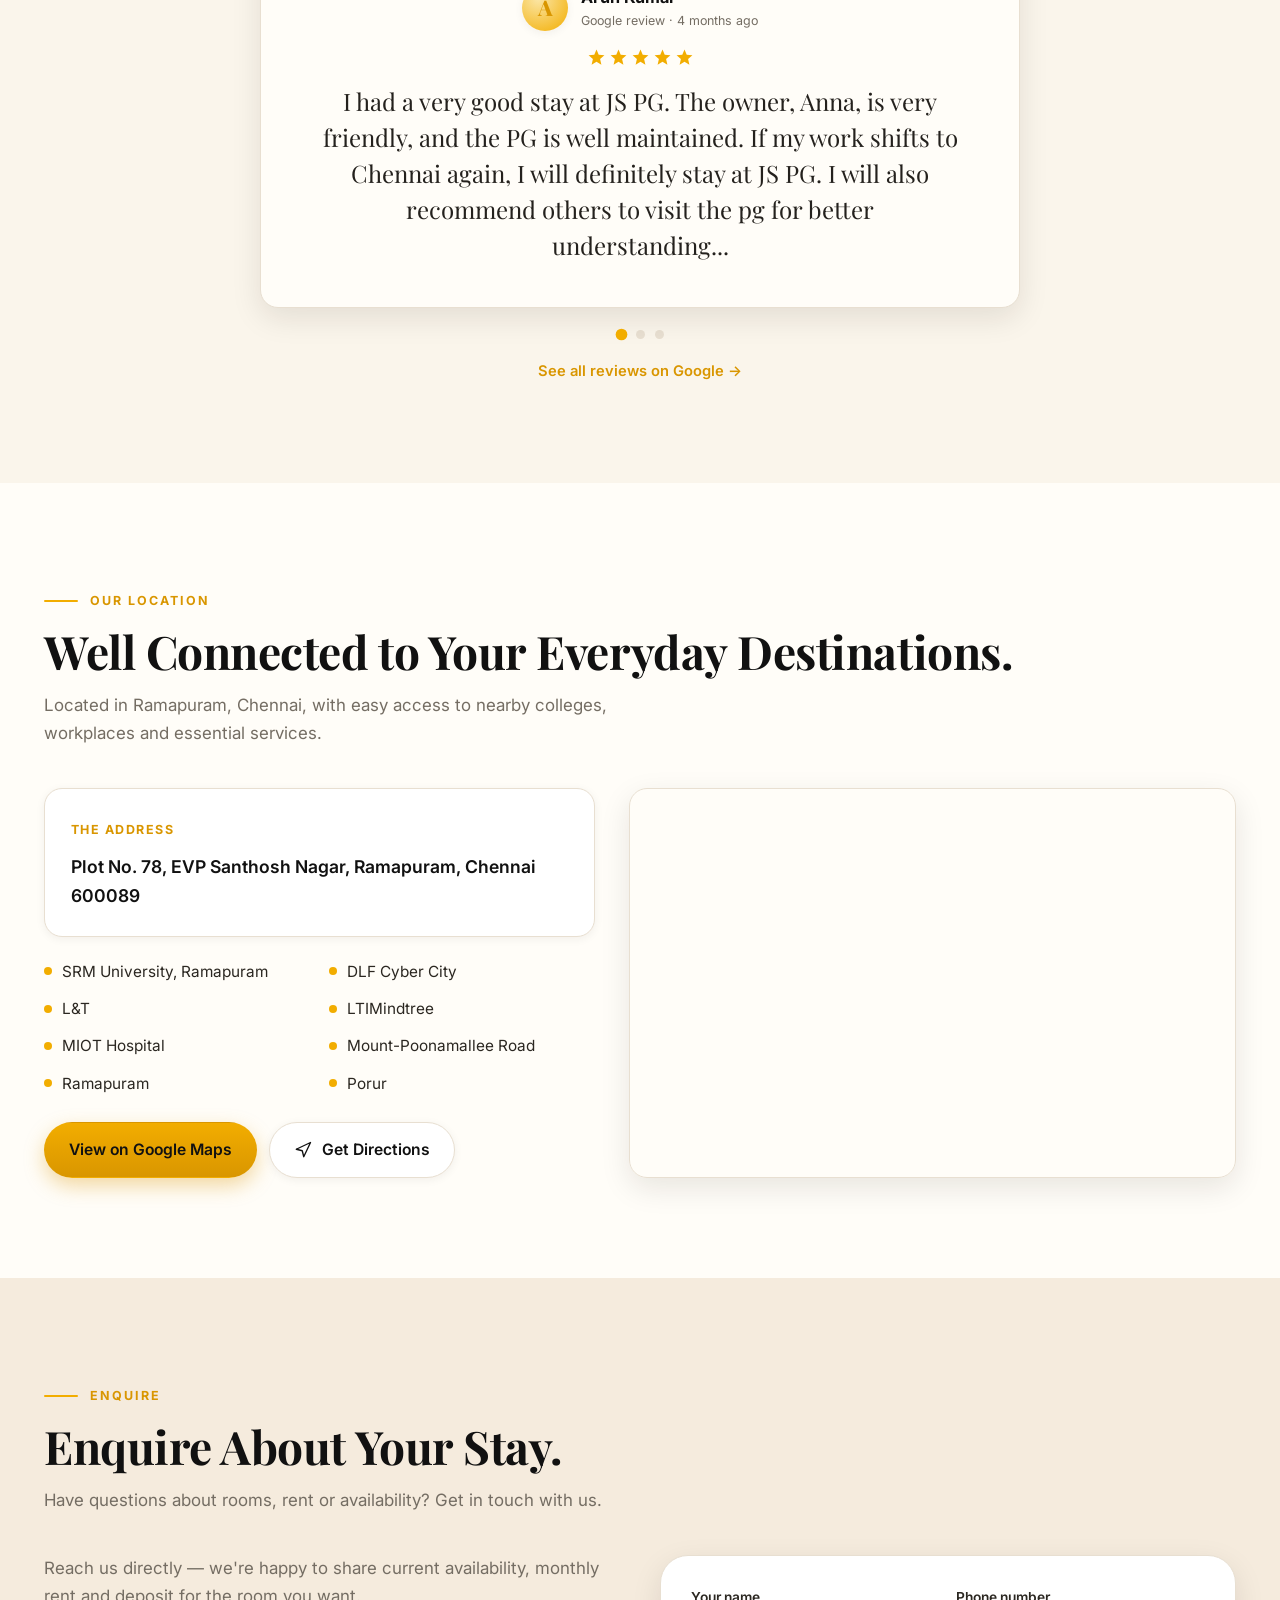
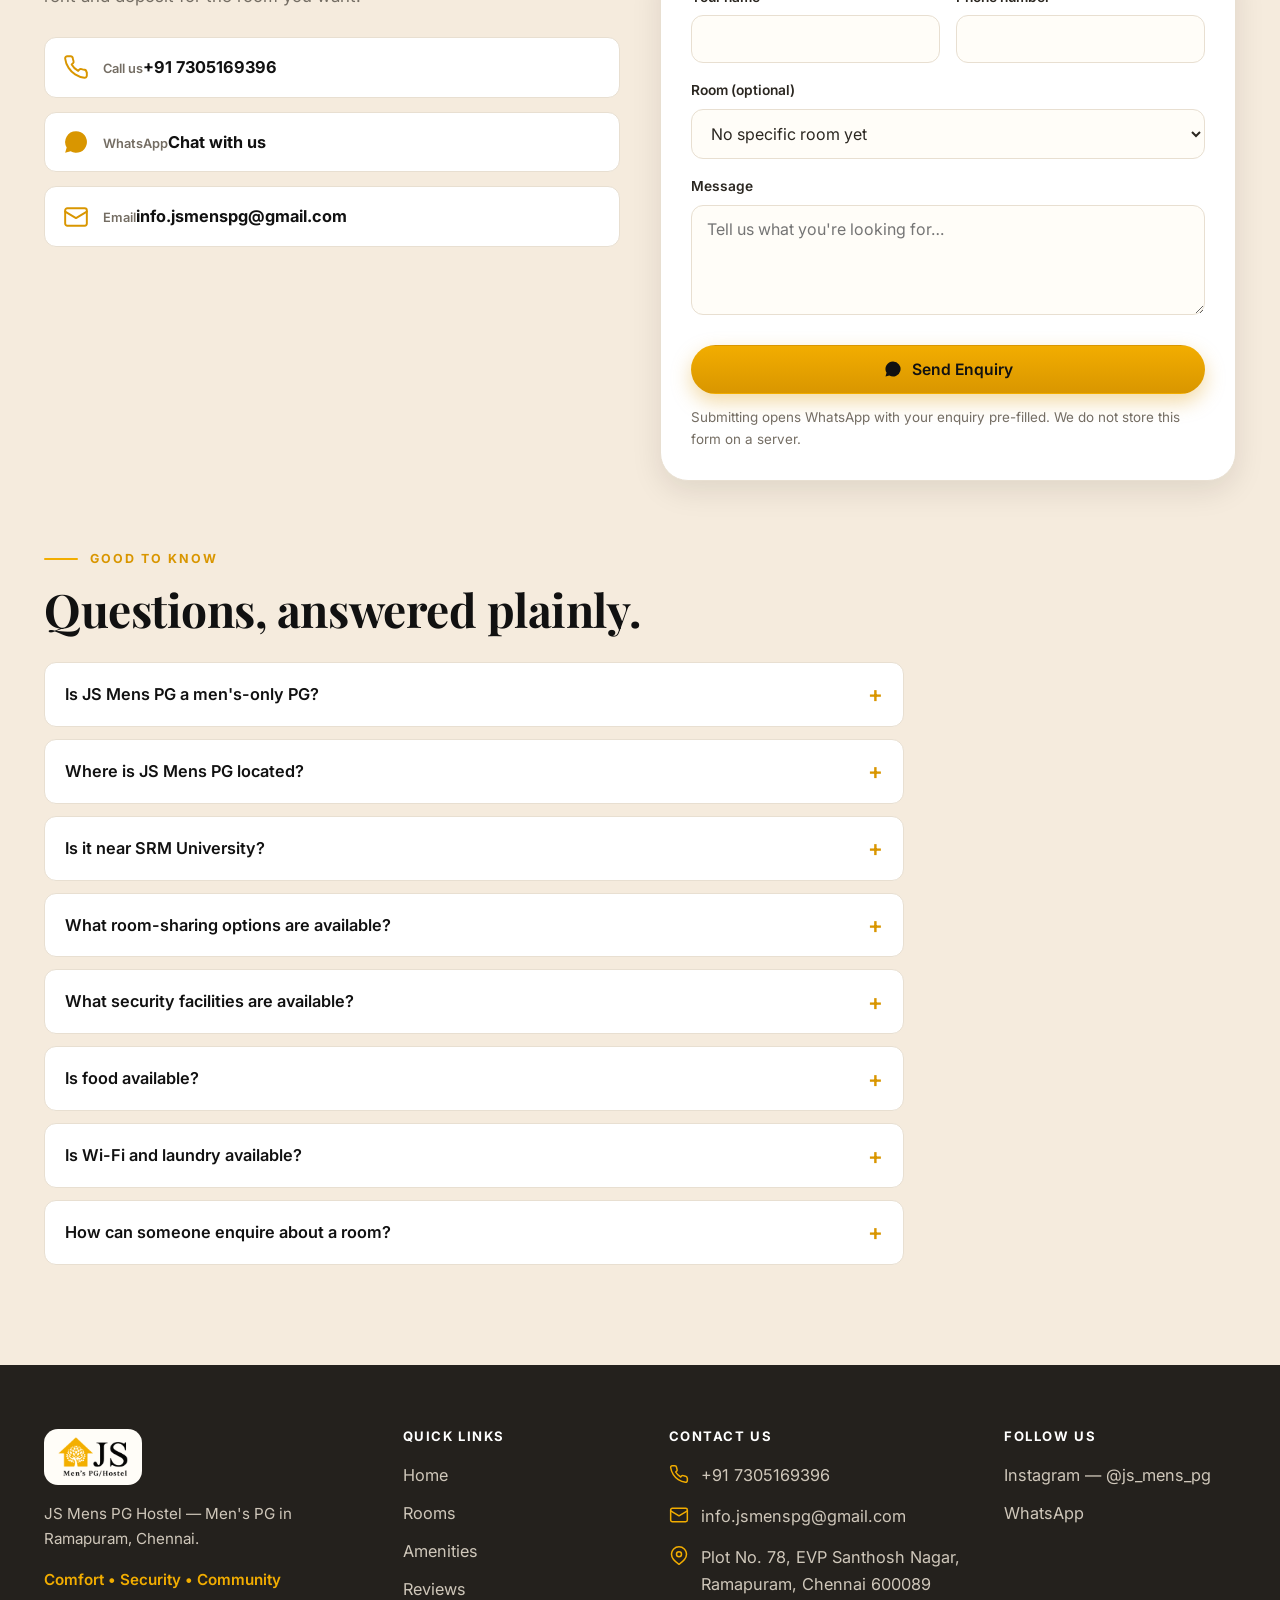
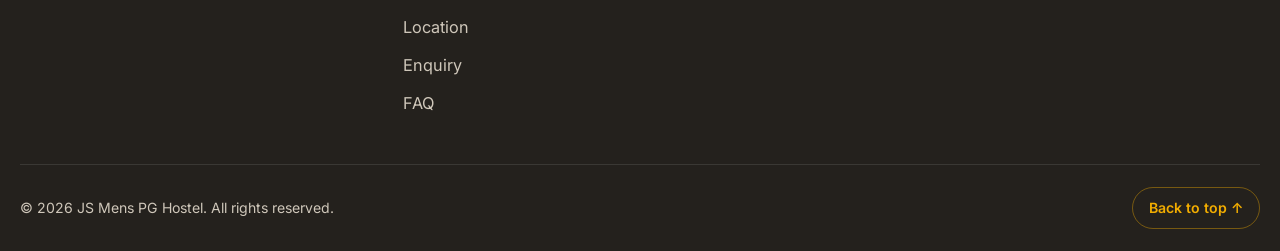
==== commit ab62d135: "Revert "Make hero logo backdrop responsive: prominent right logo on laptop, faint centered watermark" ====
--- a/index.html
+++ b/index.html
@@ -23,7 +23,7 @@
 <link rel="preconnect" href="https://fonts.googleapis.com" />
 <link rel="preconnect" href="https://fonts.gstatic.com" crossorigin />
 <link href="https://fonts.googleapis.com/css2?family=Playfair+Display:wght@600;700;800&family=Inter:wght@400;500;600;700&display=swap" rel="stylesheet" />
-<link rel="stylesheet" href="styles.css?v=32" />
+<link rel="stylesheet" href="styles.css?v=31" />
 <script type="application/ld+json">
 {
   "@context": "https://schema.org",
@@ -484,7 +484,7 @@
   <svg viewBox="0 0 24 24" fill="currentColor" aria-hidden="true"><path d="M12 2a10 10 0 0 0-8.6 15.1L2 22l5.05-1.36A10 10 0 1 0 12 2zm0 18.2a8.17 8.17 0 0 1-4.17-1.14l-.3-.18-3 .8.8-2.93-.2-.3A8.2 8.2 0 1 1 12 20.2zm4.5-6.13c-.24-.12-1.44-.71-1.66-.79-.22-.08-.38-.12-.55.12-.16.24-.63.79-.77.95-.14.16-.28.18-.52.06-.24-.12-1.02-.38-1.94-1.2-.72-.64-1.2-1.43-1.34-1.67-.14-.24-.02-.37.1-.49.11-.11.24-.28.36-.42.12-.14.16-.24.24-.4.08-.16.04-.3-.02-.42-.06-.12-.55-1.33-.76-1.82-.2-.48-.4-.42-.55-.42h-.47c-.16 0-.42.06-.64.3-.22.24-.85.83-.85 2.02 0 1.19.87 2.34 1 2.5.12.16 1.7 2.6 4.13 3.64.58.25 1.03.4 1.38.51.58.18 1.11.16 1.53.1.47-.07 1.44-.59 1.64-1.16.2-.57.2-1.06.14-1.16-.06-.1-.22-.16-.46-.28z"/></svg>
 </a>
 
-<script src="script.js?v=32" defer></script>
-<script src="rooms.js?v=32" defer></script>
+<script src="script.js?v=31" defer></script>
+<script src="rooms.js?v=31" defer></script>
 </body>
 </html>
--- a/styles.css
+++ b/styles.css
@@ -363,33 +363,21 @@
   align-items: center;
   min-height: clamp(560px, 88vh, 860px);
   background:
-    radial-gradient(58% 74% at 50% 42%, rgba(242, 173, 0, 0.12) 0%, rgba(242, 173, 0, 0) 62%),
+    radial-gradient(60% 78% at 76% 46%, rgba(242, 173, 0, 0.12) 0%, rgba(242, 173, 0, 0) 62%),
     linear-gradient(160deg, var(--ivory) 0%, var(--cream) 55%, var(--beige) 100%);
 }
 
 .hero-mark {
   position: absolute;
   top: 50%;
-  right: clamp(28px, 4vw, 64px);
-  width: clamp(260px, 30vw, 520px);
+  right: clamp(28px, 4vw, 72px);
+  width: clamp(280px, 40vw, 560px);
   height: auto;
   transform: translateY(-50%);
   opacity: 0.9;
   z-index: 0;
   pointer-events: none;
-}
-
-@media (max-width: 1200px) {
-  .hero-mark {
-    top: 0;
-    right: auto;
-    bottom: 0;
-    left: 0;
-    width: min(62vw, 460px);
-    transform: none;
-    margin: auto;
-    opacity: 0.12;
-  }
+  will-change: transform, opacity;
 }
 
 .hero-inner {
@@ -1489,6 +1477,12 @@
     max-width: 100%;
   }
 
+  .hero-mark {
+    width: clamp(220px, 42vw, 380px);
+    opacity: 0.6;
+    right: 16px;
+  }
+
   .amenities-grid {
     grid-template-columns: repeat(2, 1fr);
   }
@@ -1560,6 +1554,15 @@
     padding-block: 40px 52px;
   }
 
+  .hero-mark {
+    top: auto;
+    bottom: 10px;
+    right: 10px;
+    transform: none;
+    width: clamp(170px, 52vw, 260px);
+    opacity: 0.14;
+  }
+
   .hero h1 {
     font-size: clamp(2rem, 9vw, 2.6rem);
   }
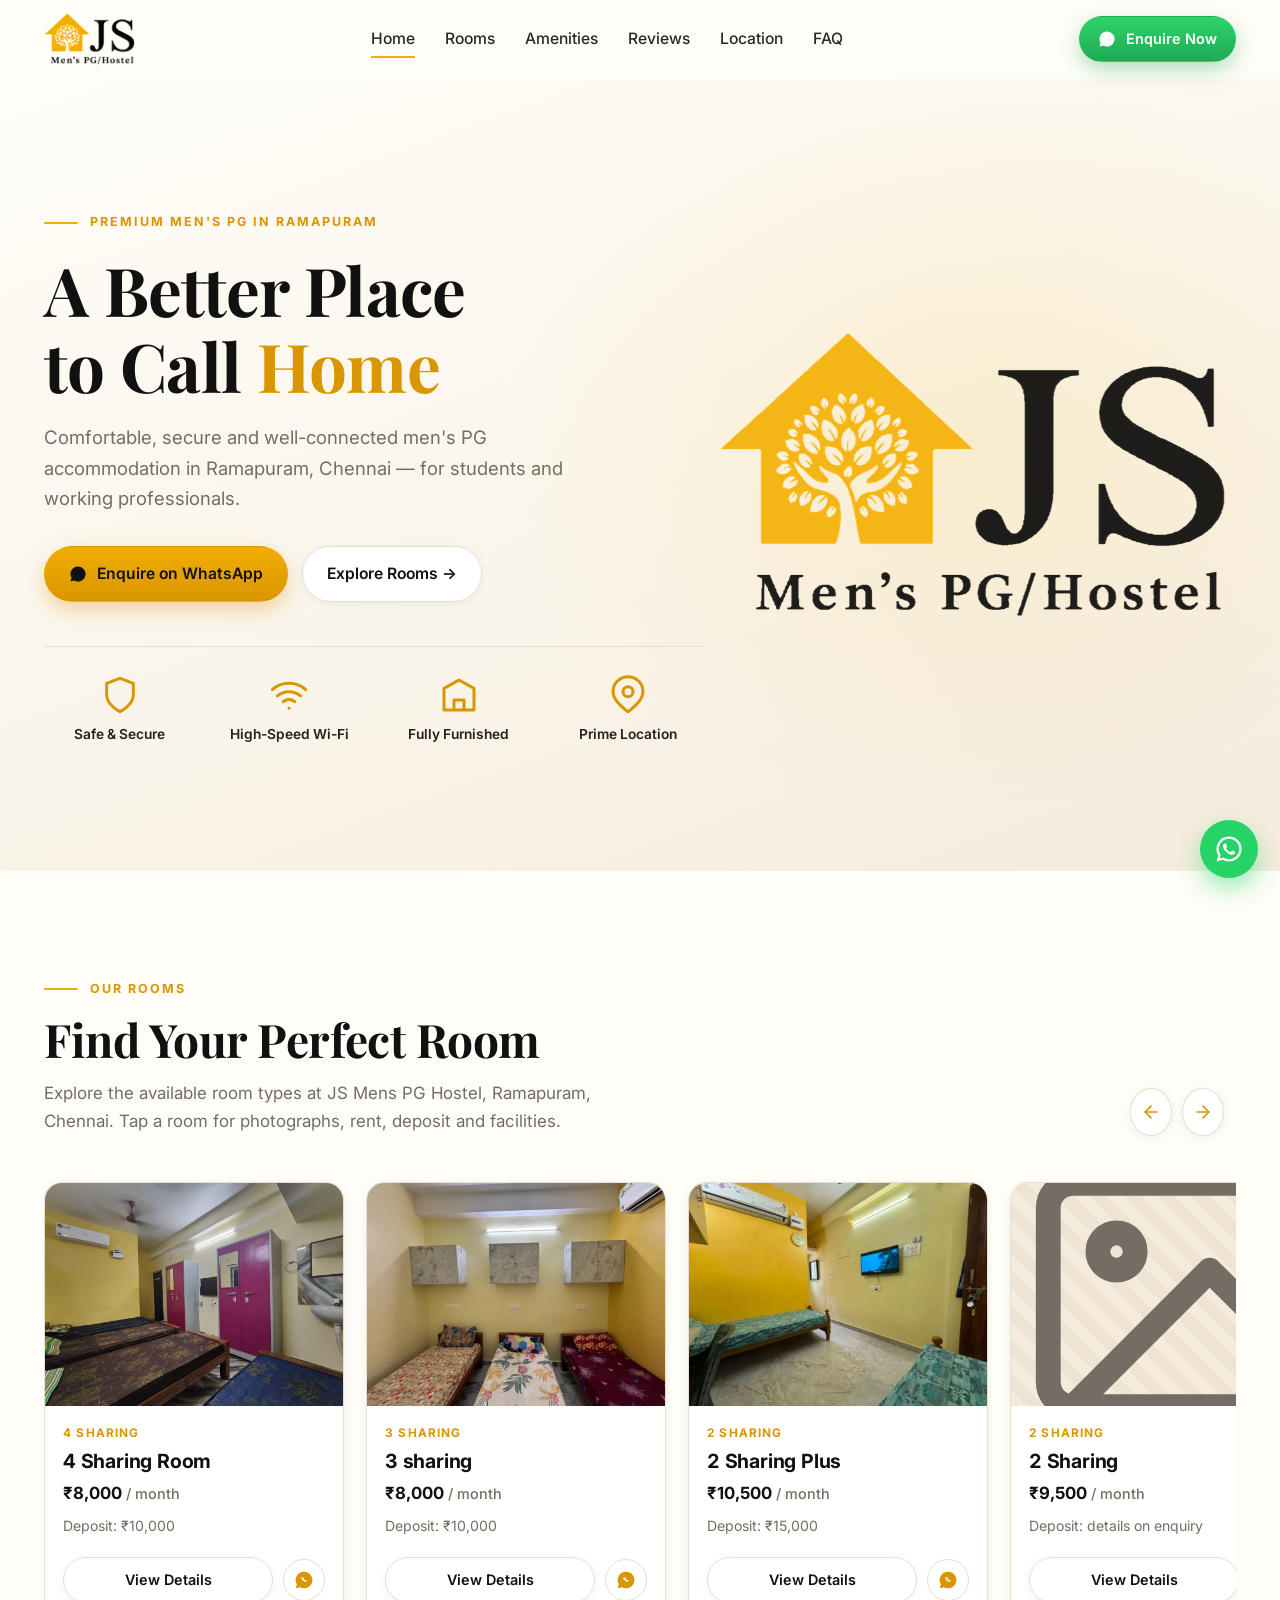
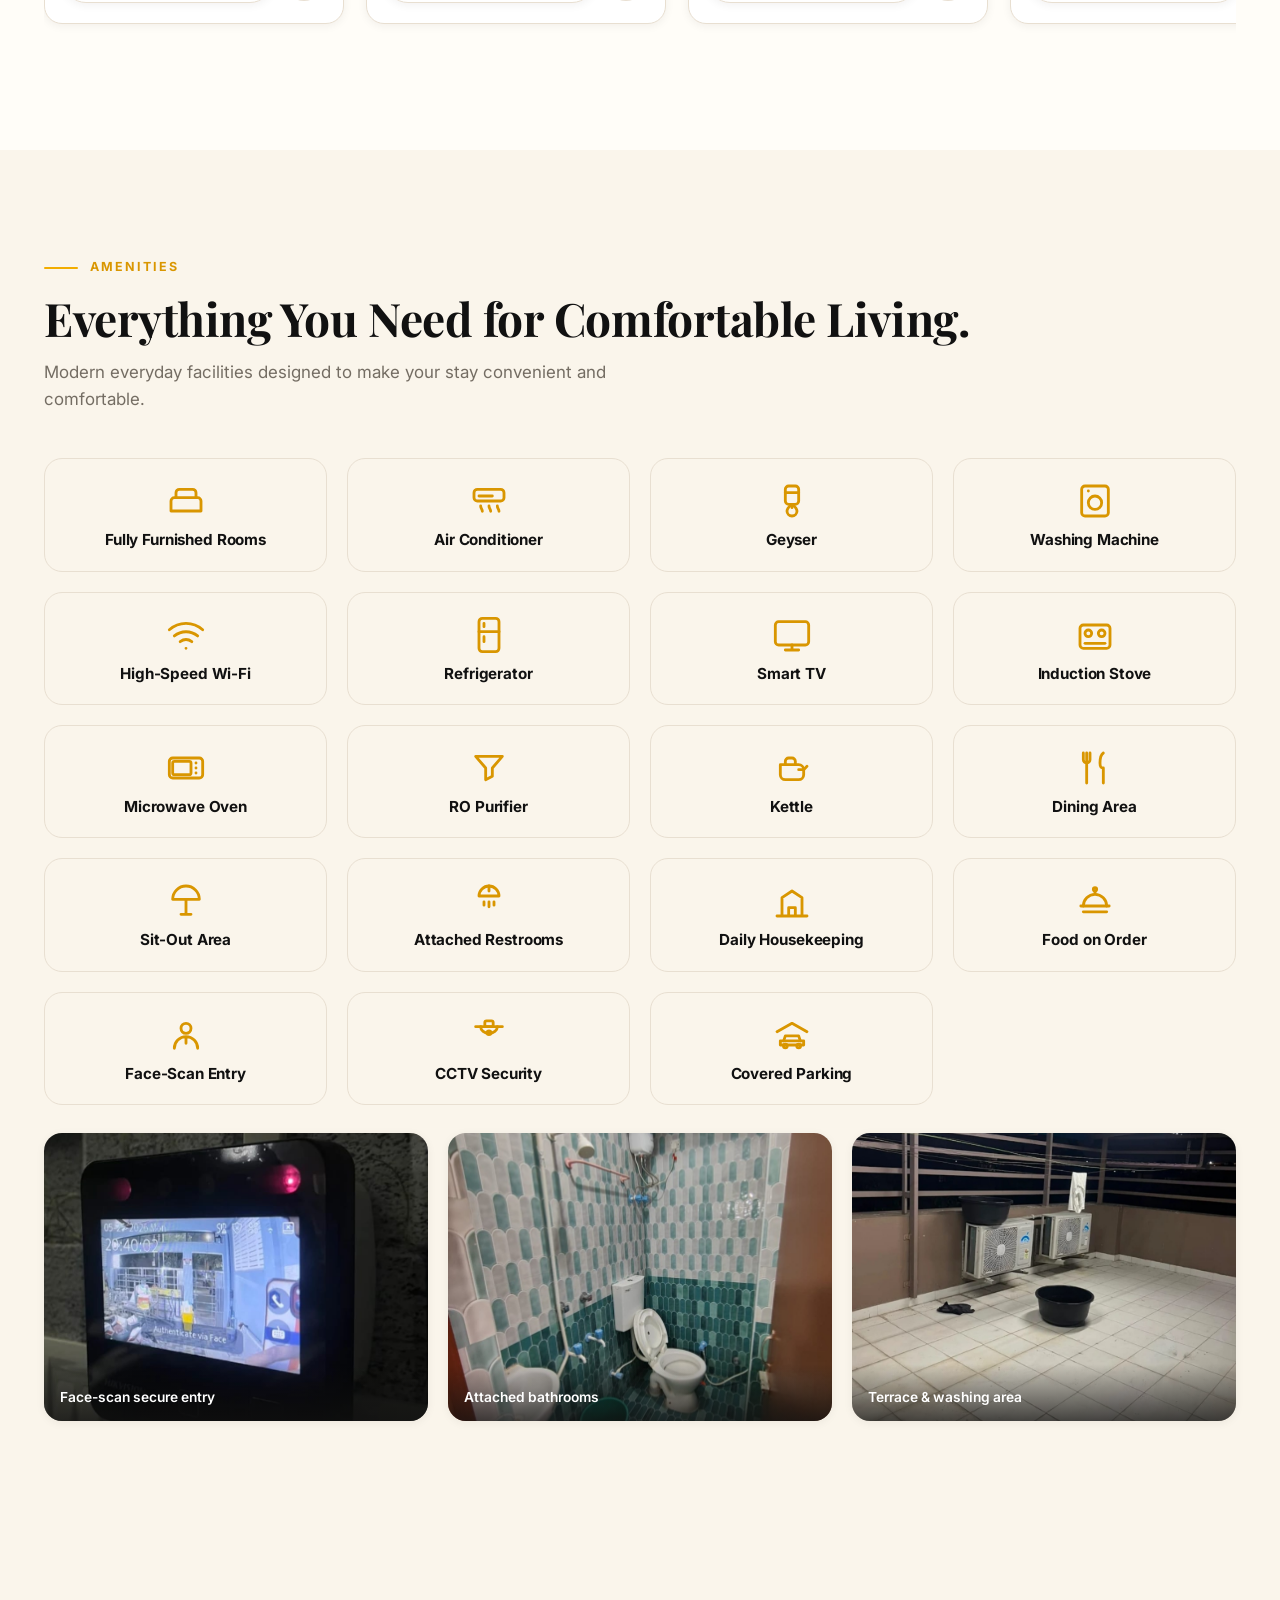
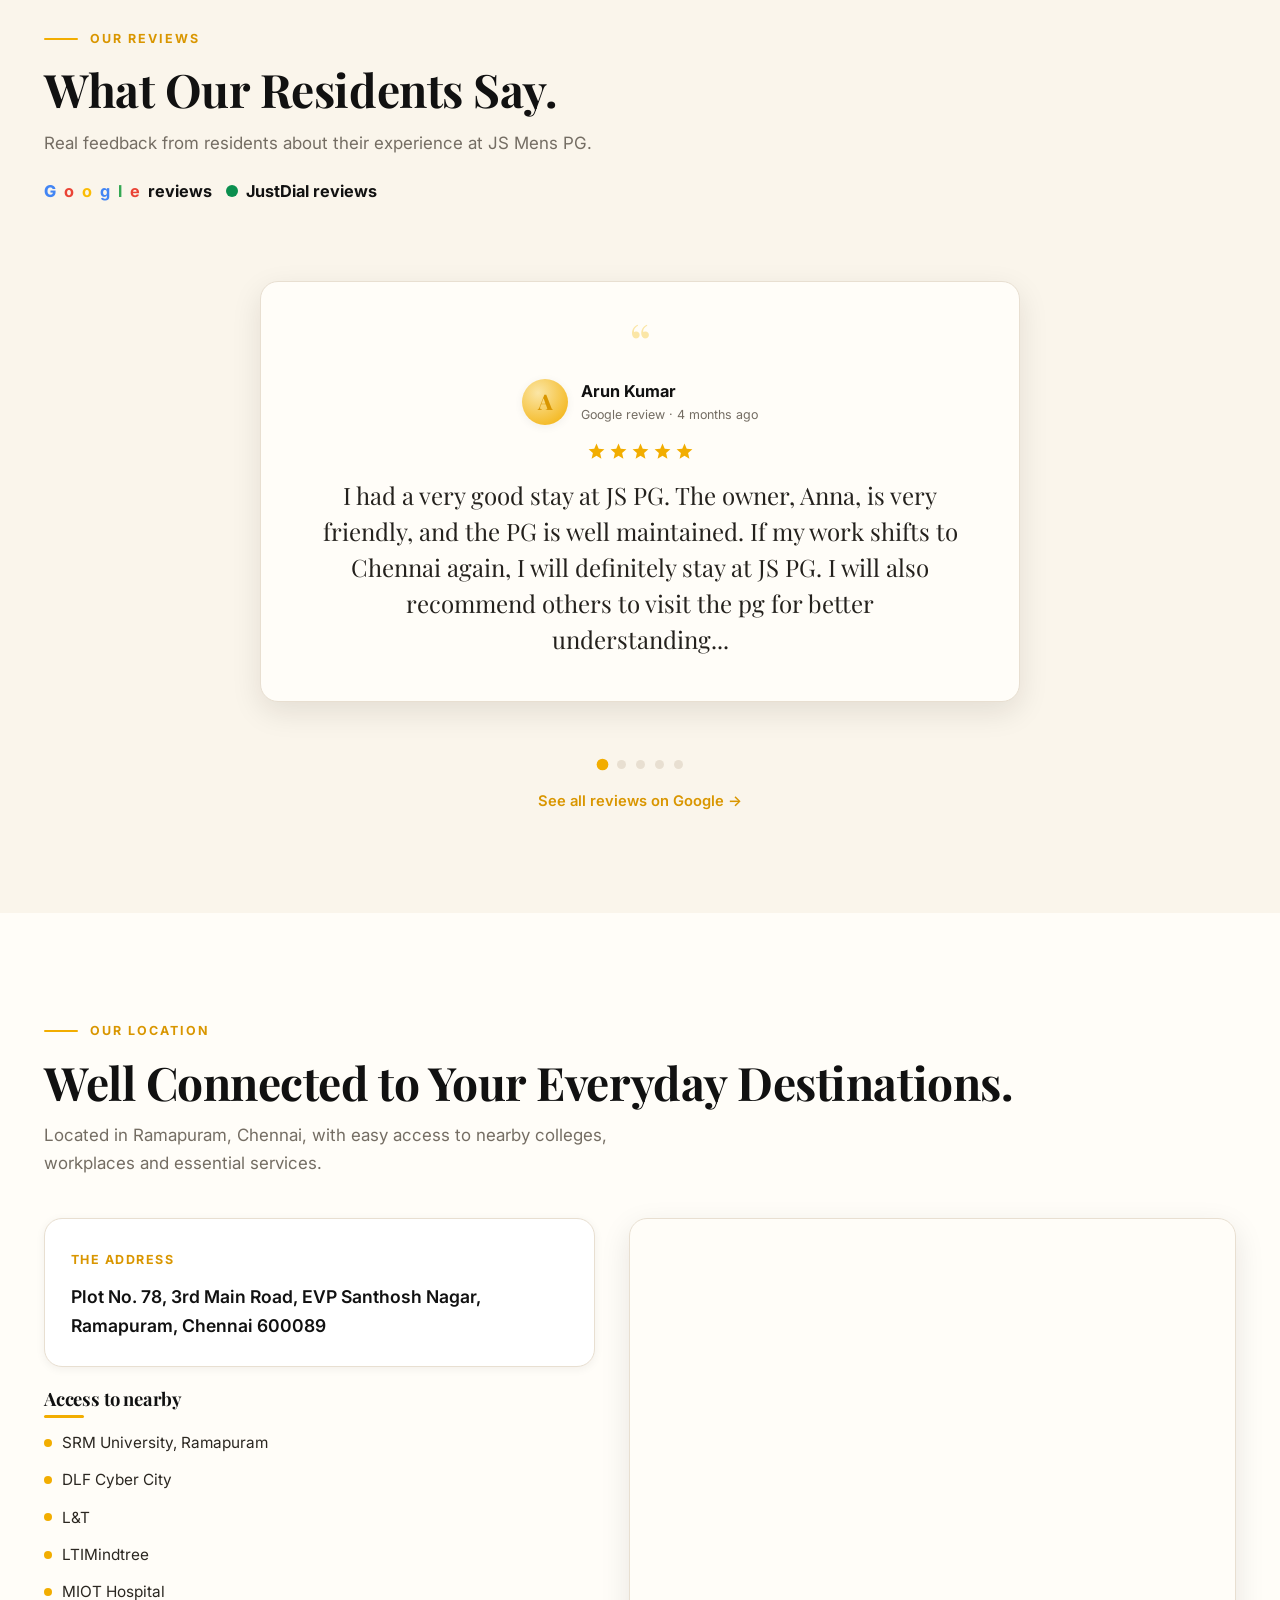
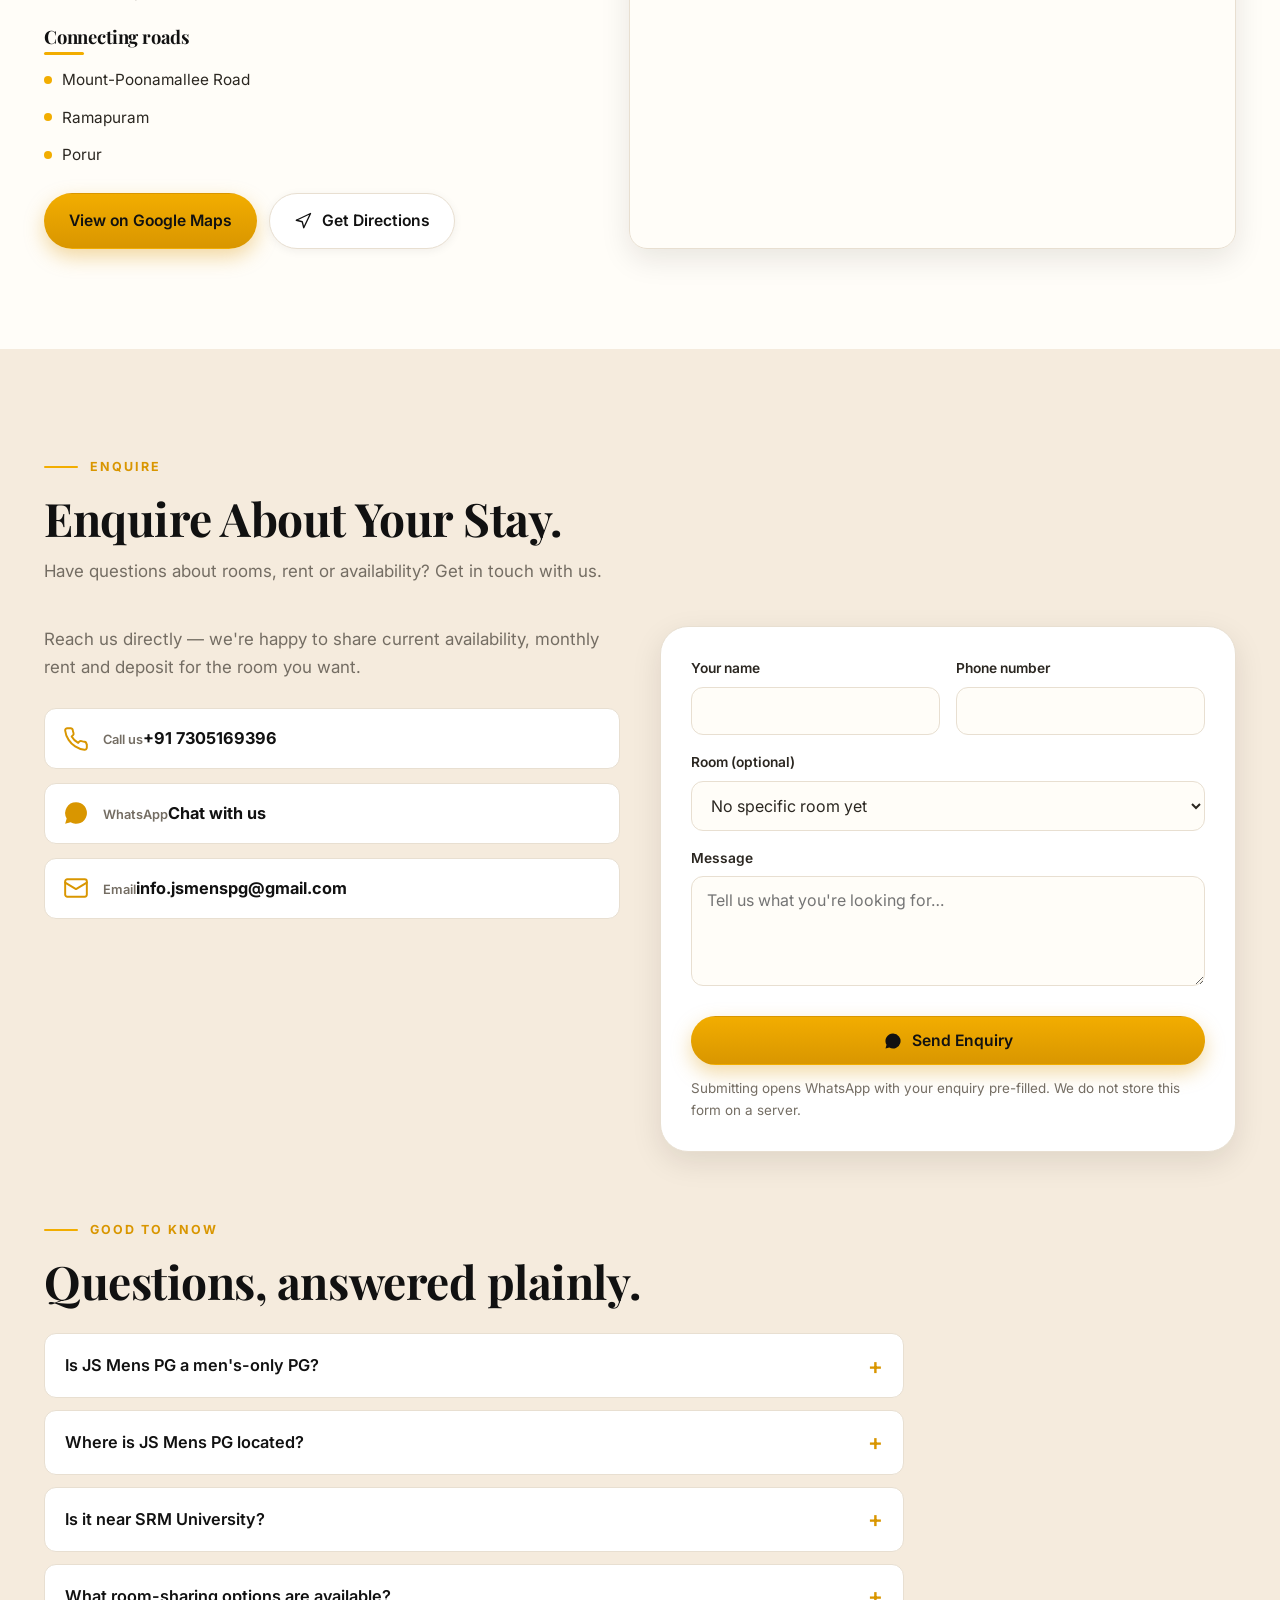
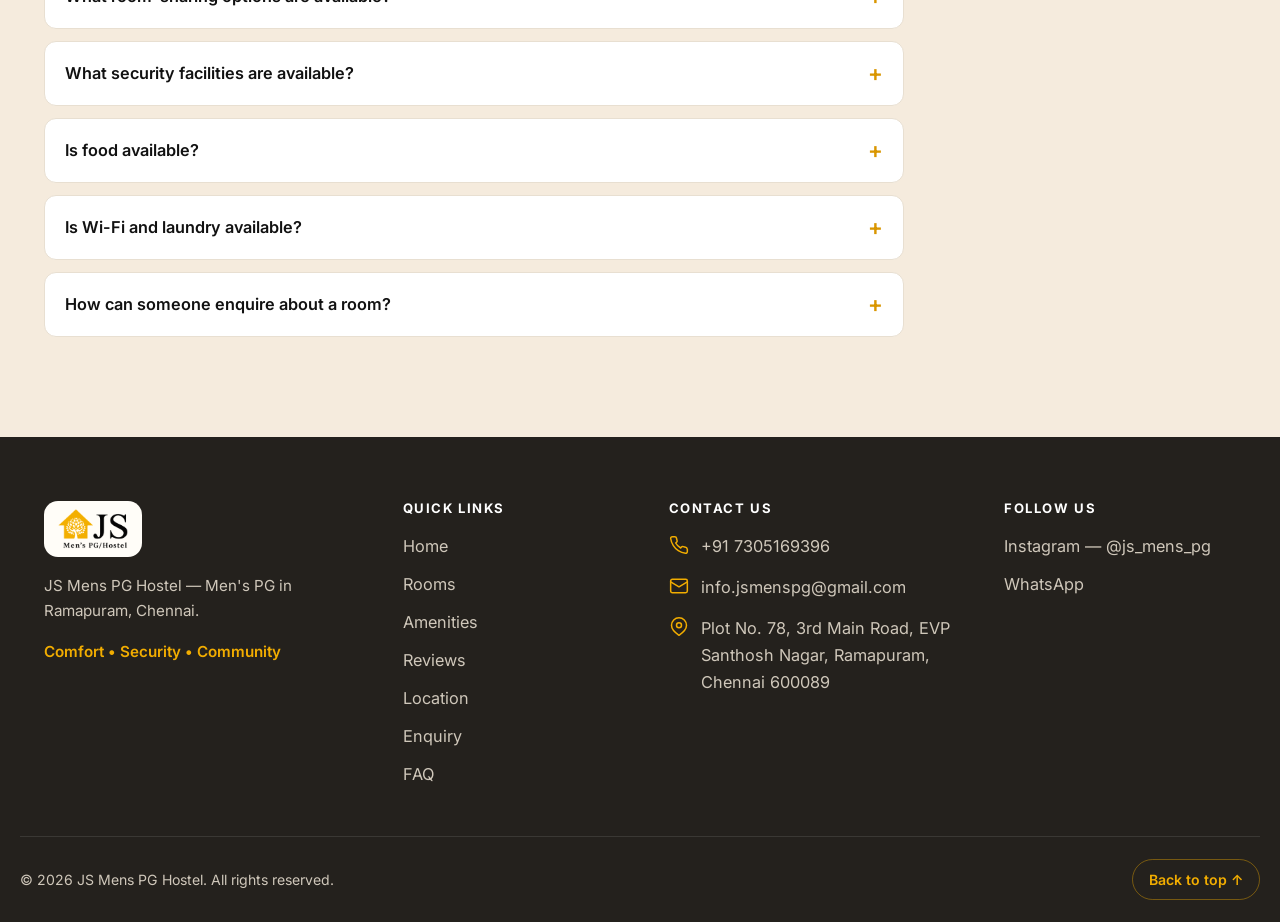
==== commit 6be6b1d2: "Apply owner content pass: room-name font, address, amenities, JustDial reviews, location groups - Ro" ====
--- a/index.html
+++ b/index.html
@@ -23,7 +23,7 @@
 <link rel="preconnect" href="https://fonts.googleapis.com" />
 <link rel="preconnect" href="https://fonts.gstatic.com" crossorigin />
 <link href="https://fonts.googleapis.com/css2?family=Playfair+Display:wght@600;700;800&family=Inter:wght@400;500;600;700&display=swap" rel="stylesheet" />
-<link rel="stylesheet" href="styles.css?v=31" />
+<link rel="stylesheet" href="styles.css?v=33" />
 <script type="application/ld+json">
 {
   "@context": "https://schema.org",
@@ -40,7 +40,7 @@
       "logo": "https://jsmenspg.vercel.app/assets/logo.png",
       "address": {
         "@type": "PostalAddress",
-        "streetAddress": "Plot No. 78, EVP Santhosh Nagar, Ramapuram",
+        "streetAddress": "Plot No. 78, 3rd Main Road, EVP Santhosh Nagar, Ramapuram",
         "addressLocality": "Chennai",
         "addressRegion": "Tamil Nadu",
         "postalCode": "600089",
@@ -70,7 +70,7 @@
       "@type": "FAQPage",
       "mainEntity": [
         { "@type": "Question", "name": "Is JS Mens PG a men's-only PG?", "acceptedAnswer": { "@type": "Answer", "text": "Yes. JS Mens PG Hostel is a men's-only paying guest (PG) accommodation in Ramapuram, Chennai." } },
-        { "@type": "Question", "name": "Where is JS Mens PG located?", "acceptedAnswer": { "@type": "Answer", "text": "Plot No. 78, EVP Santhosh Nagar, Ramapuram, Chennai 600089, near Mount-Poonamallee Road, with convenient access to DLF offices, L&T, LTIMindtree, MIOT Hospital and SRM University." } },
+        { "@type": "Question", "name": "Where is JS Mens PG located?", "acceptedAnswer": { "@type": "Answer", "text": "Plot No. 78, 3rd Main Road, EVP Santhosh Nagar, Ramapuram, Chennai 600089, near Mount-Poonamallee Road, with convenient access to DLF offices, L&T, LTIMindtree, MIOT Hospital and SRM University." } },
         { "@type": "Question", "name": "Is it near SRM University?", "acceptedAnswer": { "@type": "Answer", "text": "Yes. SRM University in Ramapuram is close by, along with MIOT and SRM hospitals." } },
         { "@type": "Question", "name": "What room-sharing options are available?", "acceptedAnswer": { "@type": "Answer", "text": "2-sharing, 2-sharing Plus, 3-sharing, 3-sharing Plus, 4-sharing and executive 1BHK units, each furnished with beds and wardrobes. Current availability, rent and deposit are shared on enquiry." } },
         { "@type": "Question", "name": "What security facilities are available?", "acceptedAnswer": { "@type": "Answer", "text": "Face-scan entry to the PG, CCTV coverage and controlled access." } },
@@ -184,32 +184,76 @@
 
       <div class="amenities-grid">
         <div class="amenity reveal">
+          <svg class="ico" viewBox="0 0 24 24" fill="none" stroke="currentColor" stroke-width="1.7" stroke-linecap="round" stroke-linejoin="round" aria-hidden="true"><path d="M3 18v-6a2 2 0 0 1 2-2h14a2 2 0 0 1 2 2v6M3 18h18M6 10V7a2 2 0 0 1 2-2h8a2 2 0 0 1 2 2v3"/></svg>
+          <h3>Fully Furnished Rooms</h3>
+        </div>
+        <div class="amenity reveal">
+          <svg class="ico" viewBox="0 0 24 24" fill="none" stroke="currentColor" stroke-width="1.7" stroke-linecap="round" stroke-linejoin="round" aria-hidden="true"><rect x="3" y="5" width="18" height="7" rx="2"/><path d="M6 9h8"/><path d="M7 15c0 1.6 1 1.6 1 3.2M12 15c0 1.6 1 1.6 1 3.2M17 15c0 1.6 1 1.6 1 3.2"/></svg>
+          <h3>Air Conditioner</h3>
+        </div>
+        <div class="amenity reveal">
+          <svg class="ico" viewBox="0 0 24 24" fill="none" stroke="currentColor" stroke-width="1.7" stroke-linecap="round" stroke-linejoin="round" aria-hidden="true"><rect x="8" y="3" width="8" height="11" rx="2"/><path d="M8 7h8"/><path d="M12 14v2"/><path d="M12 21a3 3 0 0 0 3-3c0-1.7-3-4-3-4s-3 2.3-3 4a3 3 0 0 0 3 3z"/></svg>
+          <h3>Geyser</h3>
+        </div>
+        <div class="amenity reveal">
+          <svg class="ico" viewBox="0 0 24 24" fill="none" stroke="currentColor" stroke-width="1.7" stroke-linecap="round" stroke-linejoin="round" aria-hidden="true"><rect x="4" y="3" width="16" height="18" rx="2"/><circle cx="12" cy="13" r="4"/><path d="M8 6h.01"/></svg>
+          <h3>Washing Machine</h3>
+        </div>
+        <div class="amenity reveal">
+          <svg class="ico" viewBox="0 0 24 24" fill="none" stroke="currentColor" stroke-width="1.7" stroke-linecap="round" stroke-linejoin="round" aria-hidden="true"><path d="M5 12.55a11 11 0 0 1 14 0M8.5 16a6 6 0 0 1 7 0M12 20h.01M2 8.82a15 15 0 0 1 20 0"/></svg>
+          <h3>High-Speed Wi-Fi</h3>
+        </div>
+        <div class="amenity reveal">
+          <svg class="ico" viewBox="0 0 24 24" fill="none" stroke="currentColor" stroke-width="1.7" stroke-linecap="round" stroke-linejoin="round" aria-hidden="true"><rect x="6" y="2" width="12" height="20" rx="2"/><path d="M6 10h12"/><path d="M9 5v2M9 13v3"/></svg>
+          <h3>Refrigerator</h3>
+        </div>
+        <div class="amenity reveal">
+          <svg class="ico" viewBox="0 0 24 24" fill="none" stroke="currentColor" stroke-width="1.7" stroke-linecap="round" stroke-linejoin="round" aria-hidden="true"><rect x="2" y="4" width="20" height="14" rx="2"/><path d="M8 21h8M12 18v3"/></svg>
+          <h3>Smart TV</h3>
+        </div>
+        <div class="amenity reveal">
+          <svg class="ico" viewBox="0 0 24 24" fill="none" stroke="currentColor" stroke-width="1.7" stroke-linecap="round" stroke-linejoin="round" aria-hidden="true"><rect x="3" y="6" width="18" height="14" rx="2"/><circle cx="8" cy="11" r="2"/><circle cx="16" cy="11" r="2"/><path d="M6 17h12"/></svg>
+          <h3>Induction Stove</h3>
+        </div>
+        <div class="amenity reveal">
+          <svg class="ico" viewBox="0 0 24 24" fill="none" stroke="currentColor" stroke-width="1.7" stroke-linecap="round" stroke-linejoin="round" aria-hidden="true"><rect x="2" y="6" width="20" height="12" rx="2"/><rect x="4" y="8" width="11" height="8" rx="1"/><path d="M18 9v.01M18 12v.01M18 15v.01"/></svg>
+          <h3>Microwave Oven</h3>
+        </div>
+        <div class="amenity reveal">
+          <svg class="ico" viewBox="0 0 24 24" fill="none" stroke="currentColor" stroke-width="1.7" stroke-linecap="round" stroke-linejoin="round" aria-hidden="true"><path d="M4 5h16l-6 7v5l-4 2v-7z"/></svg>
+          <h3>RO Purifier</h3>
+        </div>
+        <div class="amenity reveal">
+          <svg class="ico" viewBox="0 0 24 24" fill="none" stroke="currentColor" stroke-width="1.7" stroke-linecap="round" stroke-linejoin="round" aria-hidden="true"><path d="M5 10h11a3 3 0 0 1 3 3v3a3 3 0 0 1-3 3H8a3 3 0 0 1-3-3z"/><path d="M16 13h3l2-2"/><path d="M8 10V8a2 2 0 0 1 2-2h2a2 2 0 0 1 2 2v2"/></svg>
+          <h3>Kettle</h3>
+        </div>
+        <div class="amenity reveal">
+          <svg class="ico" viewBox="0 0 24 24" fill="none" stroke="currentColor" stroke-width="1.7" stroke-linecap="round" stroke-linejoin="round" aria-hidden="true"><path d="M7 3v18M5 3v4a2 2 0 0 0 4 0V3"/><path d="M17 3c-1.5 1-2 3.5-2 6s.5 3 2 3v9"/></svg>
+          <h3>Dining Area</h3>
+        </div>
+        <div class="amenity reveal">
+          <svg class="ico" viewBox="0 0 24 24" fill="none" stroke="currentColor" stroke-width="1.7" stroke-linecap="round" stroke-linejoin="round" aria-hidden="true"><path d="M12 3a8 8 0 0 1 8 8H4a8 8 0 0 1 8-8z"/><path d="M12 11v9M9 20h6"/></svg>
+          <h3>Sit-Out Area</h3>
+        </div>
+        <div class="amenity reveal">
+          <svg class="ico" viewBox="0 0 24 24" fill="none" stroke="currentColor" stroke-width="1.7" stroke-linecap="round" stroke-linejoin="round" aria-hidden="true"><path d="M12 3v3"/><path d="M6 9a6 6 0 0 1 12 0z"/><path d="M9 12.5v2M12 12.5v3M15 12.5v2"/></svg>
+          <h3>Attached Restrooms</h3>
+        </div>
+        <div class="amenity reveal">
+          <svg class="ico" viewBox="0 0 24 24" fill="none" stroke="currentColor" stroke-width="1.7" stroke-linecap="round" stroke-linejoin="round" aria-hidden="true"><path d="M3 21h18M6 21V10l6-4 6 4v11M10 21v-5h4v5"/></svg>
+          <h3>Daily Housekeeping</h3>
+        </div>
+        <div class="amenity reveal">
+          <svg class="ico" viewBox="0 0 24 24" fill="none" stroke="currentColor" stroke-width="1.7" stroke-linecap="round" stroke-linejoin="round" aria-hidden="true"><circle cx="12" cy="5" r="1"/><path d="M12 6v1.2"/><path d="M5 15a7 7 0 0 1 14 0"/><path d="M3.5 15h17"/><path d="M5 18.5h14"/></svg>
+          <h3>Food on Order</h3>
+        </div>
+        <div class="amenity reveal">
           <svg class="ico" viewBox="0 0 24 24" fill="none" stroke="currentColor" stroke-width="1.7" stroke-linecap="round" stroke-linejoin="round" aria-hidden="true"><path d="M12 11c1.7 0 3-1.3 3-3s-1.3-3-3-3-3 1.3-3 3 1.3 3 3 3zM5 20a7 7 0 0 1 14 0M12 14v3"/></svg>
           <h3>Face-Scan Entry</h3>
         </div>
         <div class="amenity reveal">
           <svg class="ico" viewBox="0 0 24 24" fill="none" stroke="currentColor" stroke-width="1.7" stroke-linecap="round" stroke-linejoin="round" aria-hidden="true"><rect x="9.5" y="3.5" width="5" height="3.5" rx="1"/><path d="M4 7h16"/><path d="M7 7a5 4 0 0 0 10 0"/><circle cx="12" cy="10.6" r="1.1"/></svg>
           <h3>CCTV Security</h3>
-        </div>
-        <div class="amenity reveal">
-          <svg class="ico" viewBox="0 0 24 24" fill="none" stroke="currentColor" stroke-width="1.7" stroke-linecap="round" stroke-linejoin="round" aria-hidden="true"><path d="M5 12.55a11 11 0 0 1 14 0M8.5 16a6 6 0 0 1 7 0M12 20h.01M2 8.82a15 15 0 0 1 20 0"/></svg>
-          <h3>High-Speed Wi-Fi</h3>
-        </div>
-        <div class="amenity reveal">
-          <svg class="ico" viewBox="0 0 24 24" fill="none" stroke="currentColor" stroke-width="1.7" stroke-linecap="round" stroke-linejoin="round" aria-hidden="true"><rect x="4" y="3" width="16" height="18" rx="2"/><circle cx="12" cy="13" r="4"/><path d="M8 6h.01"/></svg>
-          <h3>Washing Machines</h3>
-        </div>
-        <div class="amenity reveal">
-          <svg class="ico" viewBox="0 0 24 24" fill="none" stroke="currentColor" stroke-width="1.7" stroke-linecap="round" stroke-linejoin="round" aria-hidden="true"><path d="M3 21h18M6 21V10l6-4 6 4v11M10 21v-5h4v5"/></svg>
-          <h3>Housekeeping</h3>
-        </div>
-        <div class="amenity reveal">
-          <svg class="ico" viewBox="0 0 24 24" fill="none" stroke="currentColor" stroke-width="1.7" stroke-linecap="round" stroke-linejoin="round" aria-hidden="true"><circle cx="12" cy="5" r="1"/><path d="M12 6v1.2"/><path d="M5 15a7 7 0 0 1 14 0"/><path d="M3.5 15h17"/><path d="M5 18.5h14"/></svg>
-          <h3>Food on Order</h3>
-        </div>
-        <div class="amenity reveal">
-          <svg class="ico" viewBox="0 0 24 24" fill="none" stroke="currentColor" stroke-width="1.7" stroke-linecap="round" stroke-linejoin="round" aria-hidden="true"><path d="M3 18v-6a2 2 0 0 1 2-2h14a2 2 0 0 1 2 2v6M3 18h18M6 10V7a2 2 0 0 1 2-2h8a2 2 0 0 1 2 2v3"/></svg>
-          <h3>Furnished Rooms</h3>
         </div>
         <div class="amenity reveal">
           <svg class="ico" viewBox="0 0 24 24" fill="none" stroke="currentColor" stroke-width="1.7" stroke-linecap="round" stroke-linejoin="round" aria-hidden="true"><path d="M3 10l9-5 9 5"/><path d="M7 15.5l1-3h8l1 3"/><path d="M5 15.5h14V18H5z"/><circle cx="8" cy="18.6" r="1.1"/><circle cx="16" cy="18.6" r="1.1"/></svg>
@@ -243,6 +287,7 @@
         <p class="section-sub">Real feedback from residents about their experience at JS Mens PG.</p>
         <div class="reviews-summary">
           <span class="google-badge"><span class="g" style="color:#4285F4">G</span><span style="color:#EA4335">o</span><span style="color:#FBBC05">o</span><span style="color:#4285F4">g</span><span style="color:#34A853">l</span><span style="color:#EA4335">e</span> reviews</span>
+          <span class="justdial-badge"><span class="jd-dot" aria-hidden="true"></span>JustDial reviews</span>
         </div>
       </div>
 
@@ -301,12 +346,50 @@
             </div>
             <blockquote class="review-text">One of the best place for PG. Great Amenities provided by them and of course comfort sse thestay as well. Highly recommended.</blockquote>
           </figure>
+
+          <figure class="review-card">
+            <div class="review-head">
+              <span class="review-avatar" aria-hidden="true">L</span>
+              <div class="review-id">
+                <span class="review-name">Lokesh</span>
+                <span class="review-sub">JustDial review · 04 Nov 2026</span>
+              </div>
+            </div>
+            <div class="review-stars" role="img" aria-label="Rated 4 out of 5 stars">
+              <svg class="star" viewBox="0 0 24 24" fill="currentColor" aria-hidden="true"><path d="M12 17.27 18.18 21l-1.64-7.03L22 9.24l-7.19-.61L12 2 9.19 8.63 2 9.24l5.46 4.73L5.82 21z"/></svg>
+              <svg class="star" viewBox="0 0 24 24" fill="currentColor" aria-hidden="true"><path d="M12 17.27 18.18 21l-1.64-7.03L22 9.24l-7.19-.61L12 2 9.19 8.63 2 9.24l5.46 4.73L5.82 21z"/></svg>
+              <svg class="star" viewBox="0 0 24 24" fill="currentColor" aria-hidden="true"><path d="M12 17.27 18.18 21l-1.64-7.03L22 9.24l-7.19-.61L12 2 9.19 8.63 2 9.24l5.46 4.73L5.82 21z"/></svg>
+              <svg class="star" viewBox="0 0 24 24" fill="currentColor" aria-hidden="true"><path d="M12 17.27 18.18 21l-1.64-7.03L22 9.24l-7.19-.61L12 2 9.19 8.63 2 9.24l5.46 4.73L5.82 21z"/></svg>
+              <svg class="star is-empty" viewBox="0 0 24 24" fill="currentColor" aria-hidden="true"><path d="M12 17.27 18.18 21l-1.64-7.03L22 9.24l-7.19-.61L12 2 9.19 8.63 2 9.24l5.46 4.73L5.82 21z"/></svg>
+            </div>
+            <blockquote class="review-text">I stayed at JS Mens Pg Hostel and had a good experience. It is budget-friendly, which is perfect for students or young professionals. The rooms are small but comfortable, and sharing is allowed, making it a great option to save money. However, the food services are not available, so be prepared to eat out or cook. Overall, I recommend it for affordable living!</blockquote>
+          </figure>
+
+          <figure class="review-card">
+            <div class="review-head">
+              <span class="review-avatar" aria-hidden="true">D</span>
+              <div class="review-id">
+                <span class="review-name">Dharun Shakthi</span>
+                <span class="review-sub">JustDial review · 31 Aug 2026</span>
+              </div>
+            </div>
+            <div class="review-stars" role="img" aria-label="Rated 5 out of 5 stars">
+              <svg class="star" viewBox="0 0 24 24" fill="currentColor" aria-hidden="true"><path d="M12 17.27 18.18 21l-1.64-7.03L22 9.24l-7.19-.61L12 2 9.19 8.63 2 9.24l5.46 4.73L5.82 21z"/></svg>
+              <svg class="star" viewBox="0 0 24 24" fill="currentColor" aria-hidden="true"><path d="M12 17.27 18.18 21l-1.64-7.03L22 9.24l-7.19-.61L12 2 9.19 8.63 2 9.24l5.46 4.73L5.82 21z"/></svg>
+              <svg class="star" viewBox="0 0 24 24" fill="currentColor" aria-hidden="true"><path d="M12 17.27 18.18 21l-1.64-7.03L22 9.24l-7.19-.61L12 2 9.19 8.63 2 9.24l5.46 4.73L5.82 21z"/></svg>
+              <svg class="star" viewBox="0 0 24 24" fill="currentColor" aria-hidden="true"><path d="M12 17.27 18.18 21l-1.64-7.03L22 9.24l-7.19-.61L12 2 9.19 8.63 2 9.24l5.46 4.73L5.82 21z"/></svg>
+              <svg class="star" viewBox="0 0 24 24" fill="currentColor" aria-hidden="true"><path d="M12 17.27 18.18 21l-1.64-7.03L22 9.24l-7.19-.61L12 2 9.19 8.63 2 9.24l5.46 4.73L5.82 21z"/></svg>
+            </div>
+            <blockquote class="review-text">I had a great stay at JS Mens Pg Hostel. The room was clean and comfortable. The staff was friendly and helpful. The location is very good, close to shops and transport. I enjoyed the meals provided; they were tasty. Overall, my experience was excellent, and I would recommend this hostel to others looking for a nice place to stay!</blockquote>
+          </figure>
         </div>
 
         <div class="reviews-dots" role="tablist" aria-label="Choose a review">
           <button type="button" class="review-dot is-active" aria-label="Show review 1"></button>
           <button type="button" class="review-dot" aria-label="Show review 2"></button>
           <button type="button" class="review-dot" aria-label="Show review 3"></button>
+          <button type="button" class="review-dot" aria-label="Show review 4"></button>
+          <button type="button" class="review-dot" aria-label="Show review 5"></button>
         </div>
 
         <a class="reviews-link" id="reviewsMapsBtn" href="#" target="_blank" rel="noopener">See all reviews on Google &rarr;</a>
@@ -327,18 +410,28 @@
         <div class="reveal">
           <div class="address-card">
             <span class="label">The address</span>
-            <address id="addressText">Plot No. 78, EVP Santhosh Nagar, Ramapuram, Chennai 600089</address>
-          </div>
-          <ul class="landmarks">
-            <li>SRM University, Ramapuram</li>
-            <li>DLF Cyber City</li>
-            <li>L&amp;T</li>
-            <li>LTIMindtree</li>
-            <li>MIOT Hospital</li>
-            <li>Mount-Poonamallee Road</li>
-            <li>Ramapuram</li>
-            <li>Porur</li>
-          </ul>
+            <address id="addressText">Plot No. 78, 3rd Main Road, EVP Santhosh Nagar, Ramapuram, Chennai 600089</address>
+          </div>
+          <div class="landmark-groups">
+            <div class="landmark-group">
+              <h3 class="landmark-title">Access to nearby</h3>
+              <ul class="landmarks">
+                <li>SRM University, Ramapuram</li>
+                <li>DLF Cyber City</li>
+                <li>L&amp;T</li>
+                <li>LTIMindtree</li>
+                <li>MIOT Hospital</li>
+              </ul>
+            </div>
+            <div class="landmark-group">
+              <h3 class="landmark-title">Connecting roads</h3>
+              <ul class="landmarks">
+                <li>Mount-Poonamallee Road</li>
+                <li>Ramapuram</li>
+                <li>Porur</li>
+              </ul>
+            </div>
+          </div>
           <div class="location-actions">
             <a class="btn btn--gold" id="mapsBtn" href="#" target="_blank" rel="noopener">View on Google Maps</a>
             <a class="btn btn--ghost" id="directionsBtn" href="#" target="_blank" rel="noopener">
@@ -420,7 +513,7 @@
         </div>
         <div class="faq-list reveal">
           <details class="faq-item"><summary>Is JS Mens PG a men's-only PG?</summary><p>Yes. JS Mens PG Hostel is a men's-only paying guest (PG) accommodation in Ramapuram, Chennai.</p></details>
-          <details class="faq-item"><summary>Where is JS Mens PG located?</summary><p>Plot No. 78, EVP Santhosh Nagar, Ramapuram, Chennai 600089, near Mount-Poonamallee Road, with convenient access to DLF offices, L&amp;T, LTIMindtree, MIOT Hospital and SRM University.</p></details>
+          <details class="faq-item"><summary>Where is JS Mens PG located?</summary><p>Plot No. 78, 3rd Main Road, EVP Santhosh Nagar, Ramapuram, Chennai 600089, near Mount-Poonamallee Road, with convenient access to DLF offices, L&amp;T, LTIMindtree, MIOT Hospital and SRM University.</p></details>
           <details class="faq-item"><summary>Is it near SRM University?</summary><p>Yes. SRM University in Ramapuram is close by, along with MIOT and SRM hospitals.</p></details>
           <details class="faq-item"><summary>What room-sharing options are available?</summary><p>2-sharing, 2-sharing Plus, 3-sharing, 3-sharing Plus, 4-sharing and executive 1BHK units, each furnished with beds and wardrobes. Current availability, rent and deposit are shared on enquiry.</p></details>
           <details class="faq-item"><summary>What security facilities are available?</summary><p>Face-scan entry to the PG, CCTV coverage and controlled access.</p></details>
@@ -461,7 +554,7 @@
       <ul class="footer-contact">
         <li><svg class="ico" viewBox="0 0 24 24" fill="none" stroke="currentColor" stroke-width="1.8" stroke-linecap="round" stroke-linejoin="round" aria-hidden="true"><path d="M22 16.9v3a2 2 0 0 1-2.2 2 19.8 19.8 0 0 1-8.6-3.1 19.5 19.5 0 0 1-6-6A19.8 19.8 0 0 1 2 4.2 2 2 0 0 1 4 2h3a2 2 0 0 1 2 1.7c.1 1 .4 1.9.7 2.8a2 2 0 0 1-.5 2.1L8 9.6a16 16 0 0 0 6 6l1-1.2a2 2 0 0 1 2.1-.5c.9.3 1.8.6 2.8.7a2 2 0 0 1 1.7 2z"/></svg><a id="footerPhoneLink" href="#">+91 7305169396</a></li>
         <li><svg class="ico" viewBox="0 0 24 24" fill="none" stroke="currentColor" stroke-width="1.8" stroke-linecap="round" stroke-linejoin="round" aria-hidden="true"><rect x="2" y="4" width="20" height="16" rx="2"/><path d="m2 7 10 6 10-6"/></svg><a id="footerEmail" href="mailto:info.jsmenspg@gmail.com">info.jsmenspg@gmail.com</a></li>
-        <li><svg class="ico" viewBox="0 0 24 24" fill="none" stroke="currentColor" stroke-width="1.8" stroke-linecap="round" stroke-linejoin="round" aria-hidden="true"><path d="M21 10c0 6-9 12-9 12s-9-6-9-12a9 9 0 0 1 18 0z"/><circle cx="12" cy="10" r="3"/></svg><span>Plot No. 78, EVP Santhosh Nagar, Ramapuram, Chennai 600089</span></li>
+        <li><svg class="ico" viewBox="0 0 24 24" fill="none" stroke="currentColor" stroke-width="1.8" stroke-linecap="round" stroke-linejoin="round" aria-hidden="true"><path d="M21 10c0 6-9 12-9 12s-9-6-9-12a9 9 0 0 1 18 0z"/><circle cx="12" cy="10" r="3"/></svg><span>Plot No. 78, 3rd Main Road, EVP Santhosh Nagar, Ramapuram, Chennai 600089</span></li>
       </ul>
     </div>
 
@@ -484,7 +577,7 @@
   <svg viewBox="0 0 24 24" fill="currentColor" aria-hidden="true"><path d="M12 2a10 10 0 0 0-8.6 15.1L2 22l5.05-1.36A10 10 0 1 0 12 2zm0 18.2a8.17 8.17 0 0 1-4.17-1.14l-.3-.18-3 .8.8-2.93-.2-.3A8.2 8.2 0 1 1 12 20.2zm4.5-6.13c-.24-.12-1.44-.71-1.66-.79-.22-.08-.38-.12-.55.12-.16.24-.63.79-.77.95-.14.16-.28.18-.52.06-.24-.12-1.02-.38-1.94-1.2-.72-.64-1.2-1.43-1.34-1.67-.14-.24-.02-.37.1-.49.11-.11.24-.28.36-.42.12-.14.16-.24.24-.4.08-.16.04-.3-.02-.42-.06-.12-.55-1.33-.76-1.82-.2-.48-.4-.42-.55-.42h-.47c-.16 0-.42.06-.64.3-.22.24-.85.83-.85 2.02 0 1.19.87 2.34 1 2.5.12.16 1.7 2.6 4.13 3.64.58.25 1.03.4 1.38.51.58.18 1.11.16 1.53.1.47-.07 1.44-.59 1.64-1.16.2-.57.2-1.06.14-1.16-.06-.1-.22-.16-.46-.28z"/></svg>
 </a>
 
-<script src="script.js?v=31" defer></script>
-<script src="rooms.js?v=31" defer></script>
+<script src="script.js?v=33" defer></script>
+<script src="rooms.js?v=33" defer></script>
 </body>
 </html>
--- a/styles.css
+++ b/styles.css
@@ -527,7 +527,9 @@
 }
 
 .room-card__name {
+  font-family: var(--sans);
   font-size: 1.22rem;
+  font-variant-numeric: lining-nums tabular-nums;
 }
 
 .room-card__price {
@@ -613,12 +615,12 @@
   background: var(--cream);
   border: 1px solid var(--border);
   border-radius: var(--radius);
-  padding: 28px 20px;
+  padding: 22px 16px;
   text-align: center;
   display: flex;
   flex-direction: column;
   align-items: center;
-  gap: 12px;
+  gap: 10px;
   transition: transform 0.2s var(--ease), box-shadow 0.2s var(--ease);
 }
 
@@ -628,14 +630,14 @@
 }
 
 .amenity .ico {
-  width: 46px;
-  height: 46px;
+  width: 40px;
+  height: 40px;
   color: var(--gold-deep);
 }
 
 .amenity h3 {
   font-family: var(--sans);
-  font-size: 1rem;
+  font-size: 0.95rem;
   font-weight: 700;
   color: var(--black);
 }
@@ -696,6 +698,21 @@
 .google-badge .g {
   font-family: var(--sans);
   font-weight: 800;
+}
+
+.justdial-badge {
+  display: inline-flex;
+  align-items: center;
+  gap: 8px;
+  font-weight: 700;
+  color: var(--black);
+}
+
+.justdial-badge .jd-dot {
+  width: 12px;
+  height: 12px;
+  border-radius: 50%;
+  background: #0a8f4e;
 }
 
 .reviews-carousel {
@@ -796,6 +813,10 @@
   height: 19px;
 }
 
+.review-stars .star.is-empty {
+  color: var(--border);
+}
+
 .review-text {
   font-family: var(--serif);
   font-size: clamp(1.18rem, 2.3vw, 1.5rem);
@@ -898,6 +919,38 @@
   border-radius: 50%;
   background: var(--gold);
   flex: 0 0 8px;
+}
+
+.landmark-groups {
+  display: grid;
+  gap: 22px;
+  margin-top: 22px;
+}
+
+.landmark-title {
+  font-family: var(--serif);
+  font-size: 1.15rem;
+  font-weight: 700;
+  color: var(--black);
+  margin: 0 0 12px;
+  padding-bottom: 8px;
+  position: relative;
+}
+
+.landmark-title::after {
+  content: "";
+  position: absolute;
+  left: 0;
+  bottom: 0;
+  width: 40px;
+  height: 3px;
+  border-radius: 3px;
+  background: var(--gold);
+}
+
+.landmark-group .landmarks {
+  grid-template-columns: 1fr;
+  margin: 0;
 }
 
 .location-actions {
@@ -1171,7 +1224,9 @@
 }
 
 .detail-info h2 {
+  font-family: var(--sans);
   font-size: clamp(1.6rem, 3vw, 2.2rem);
+  font-variant-numeric: lining-nums tabular-nums;
 }
 
 .detail-price {
@@ -1484,7 +1539,8 @@
   }
 
   .amenities-grid {
-    grid-template-columns: repeat(2, 1fr);
+    grid-template-columns: repeat(3, 1fr);
+    gap: 14px;
   }
 
   .location-grid,
@@ -1583,8 +1639,23 @@
   }
 
   .amenities-grid {
-    grid-template-columns: 1fr 1fr;
-    gap: 14px;
+    grid-template-columns: repeat(3, 1fr);
+    gap: 10px;
+  }
+
+  .amenity {
+    padding: 14px 6px;
+    gap: 8px;
+  }
+
+  .amenity .ico {
+    width: 28px;
+    height: 28px;
+  }
+
+  .amenity h3 {
+    font-size: 0.7rem;
+    line-height: 1.2;
   }
 
   .amenity-photo-band {
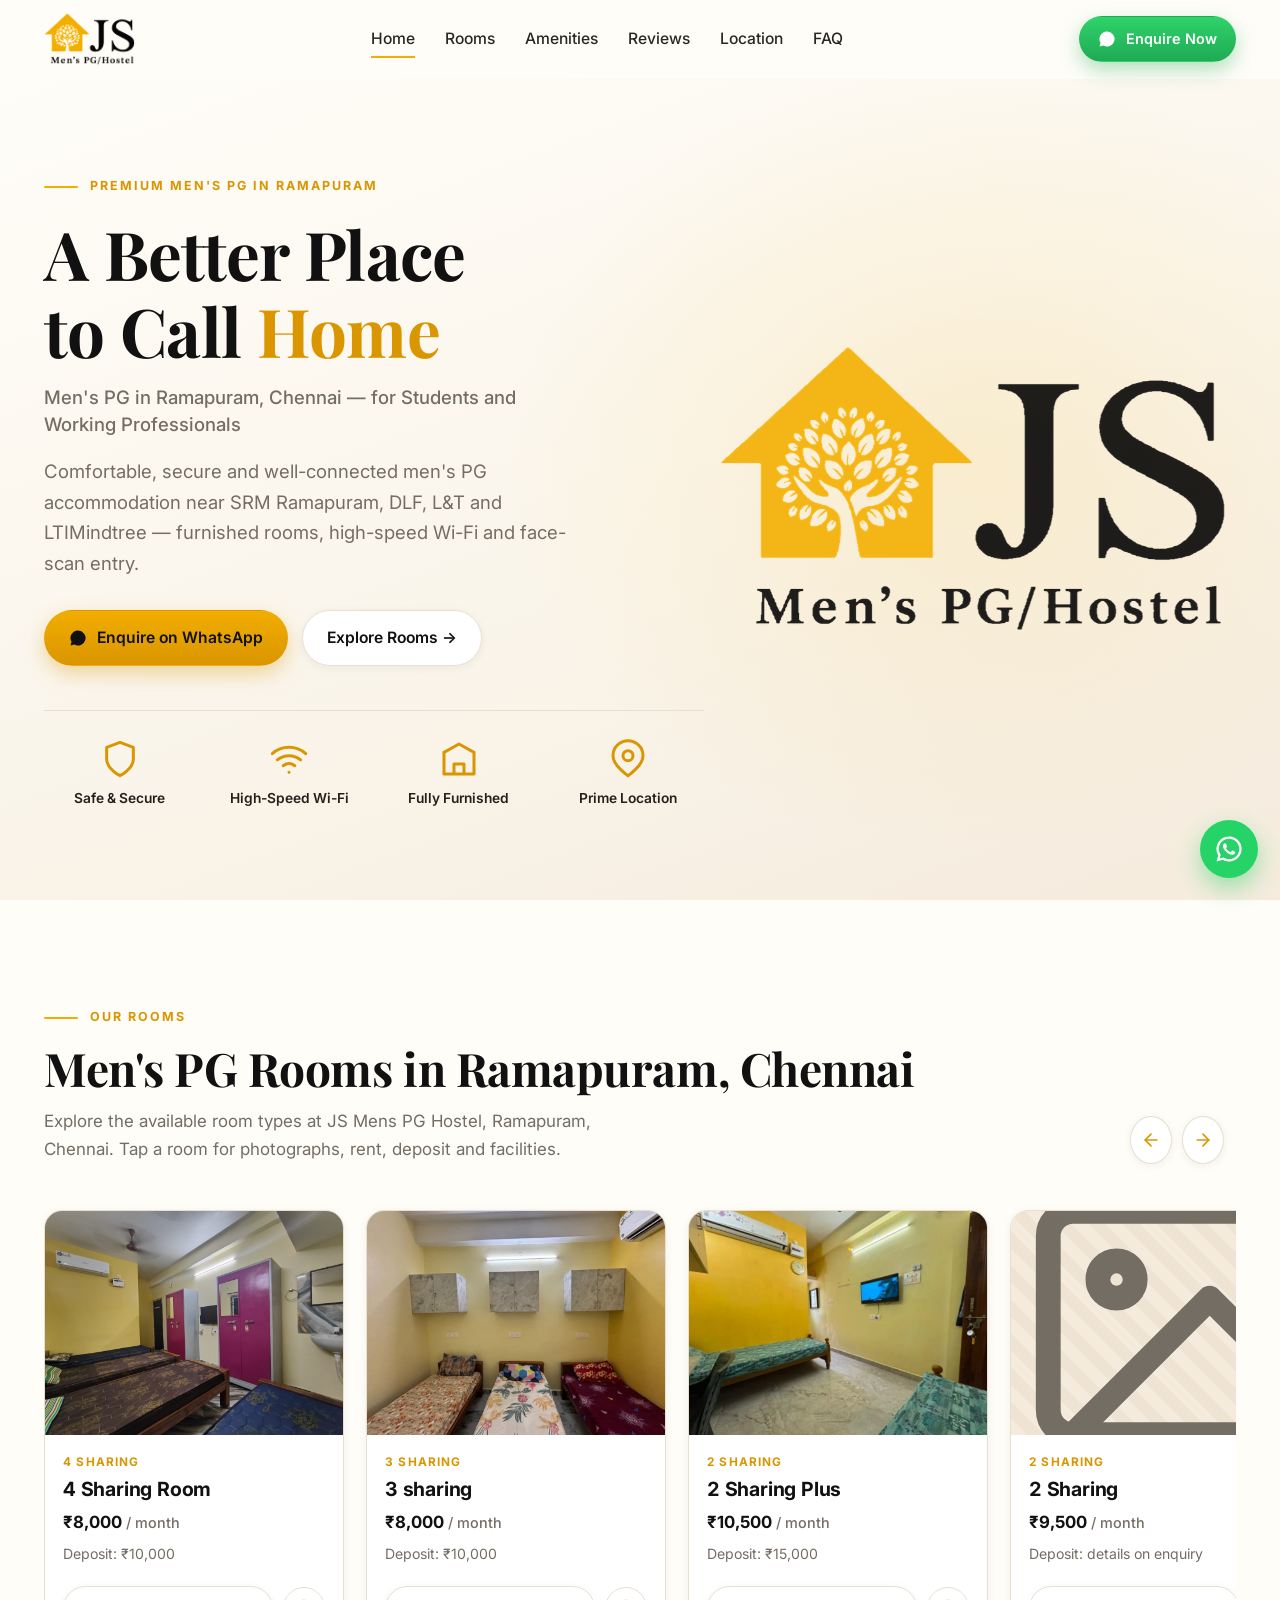
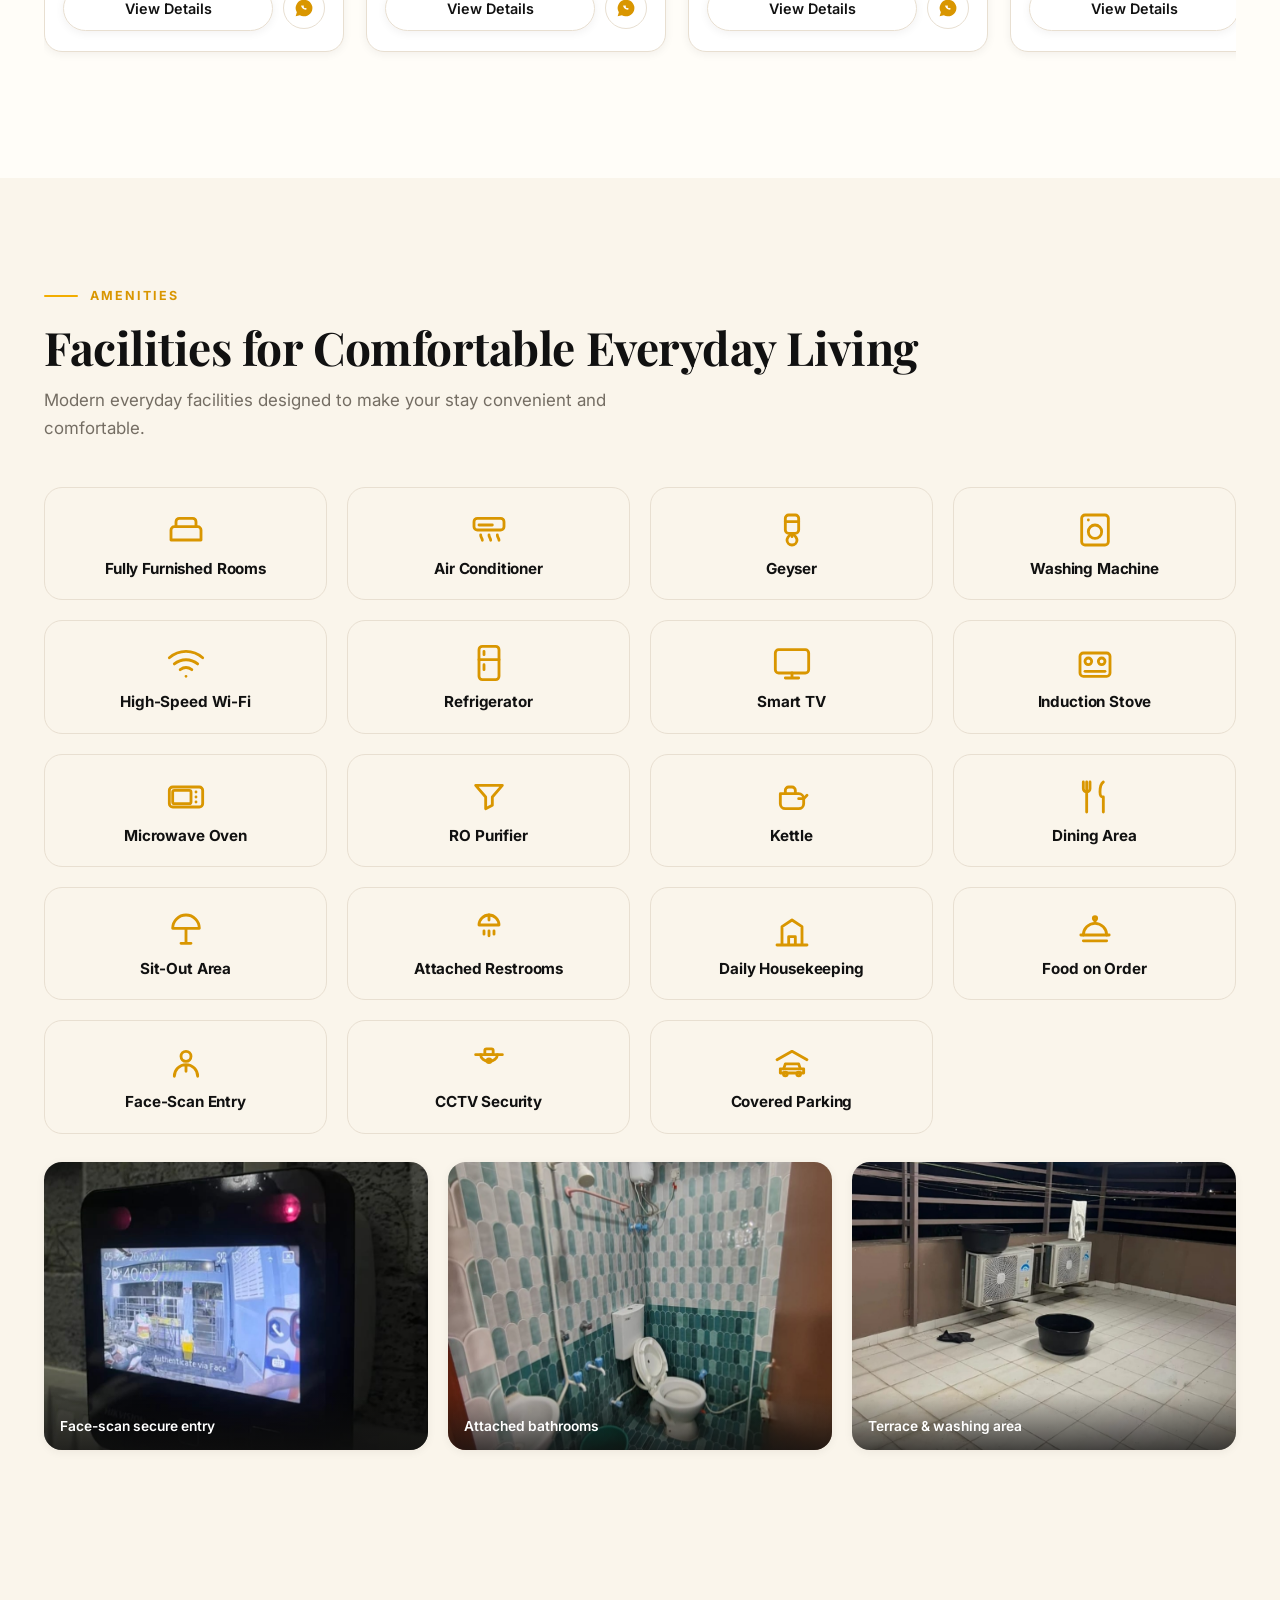
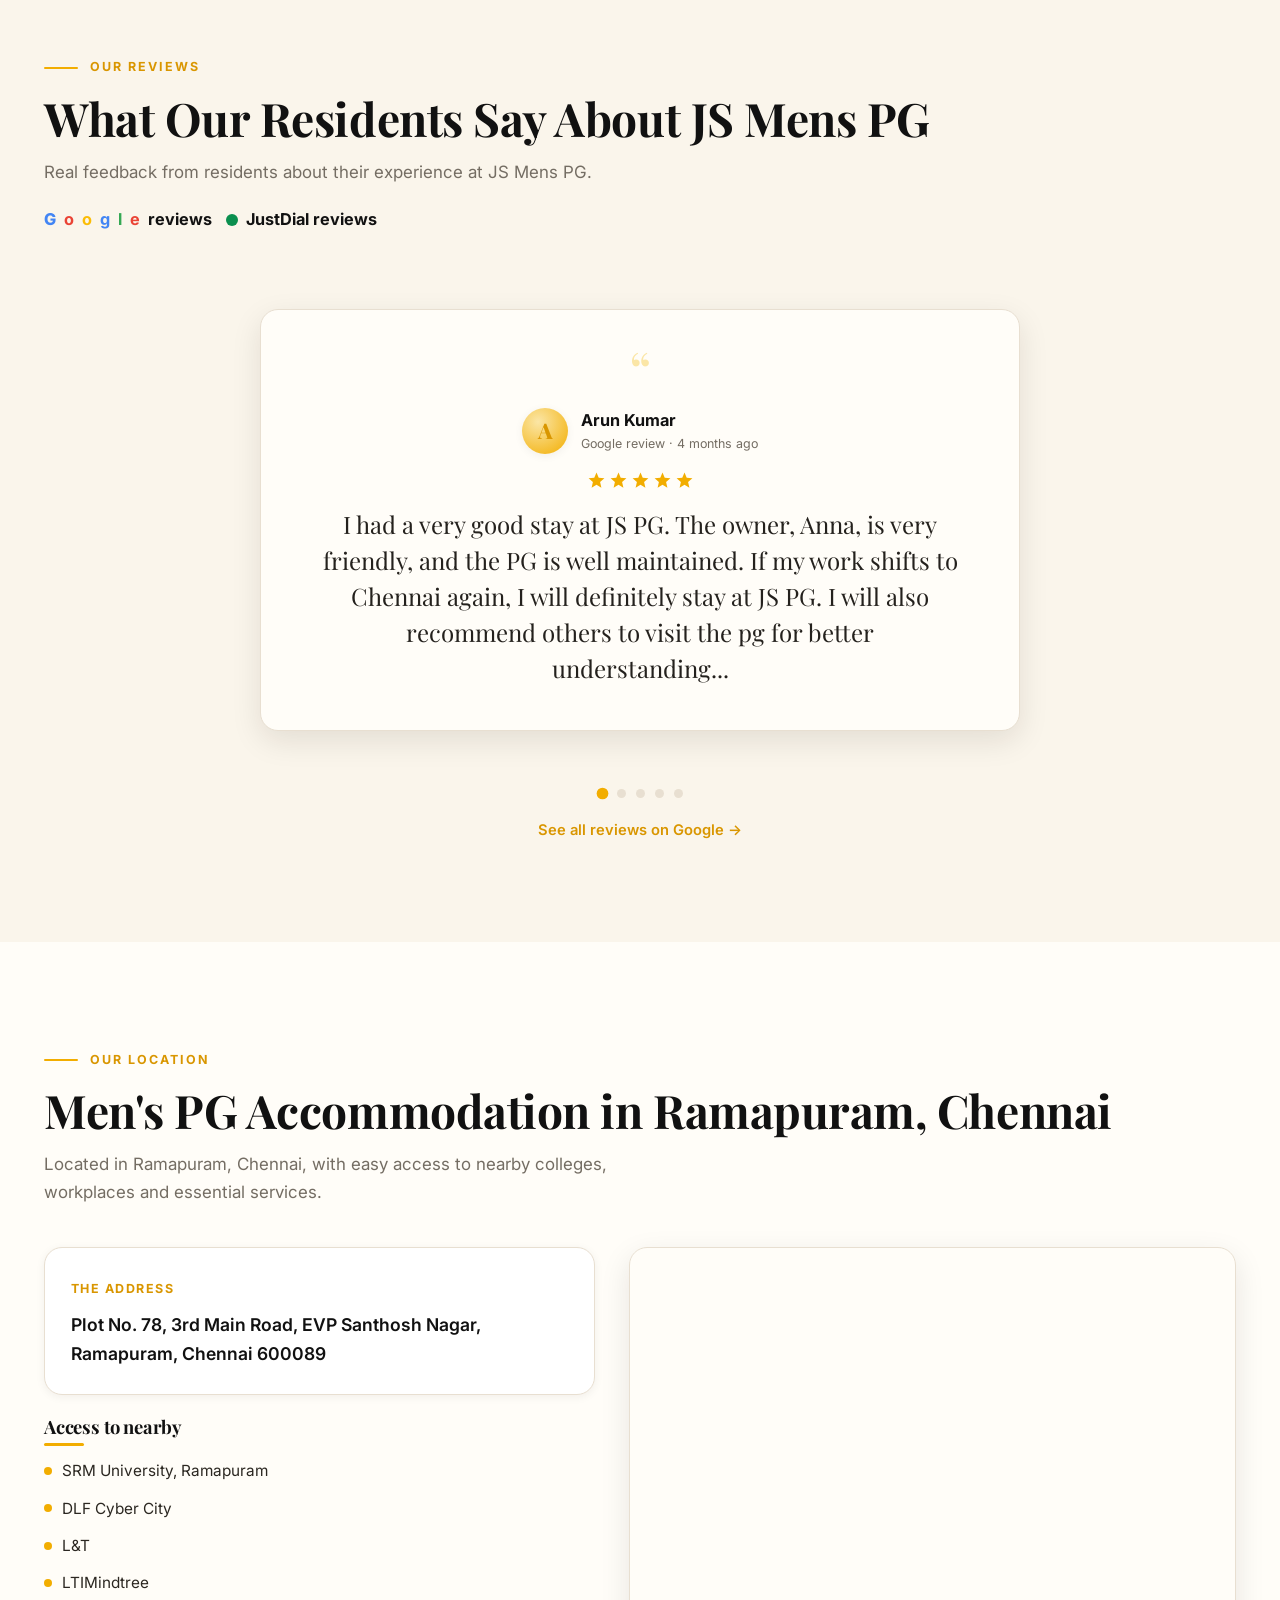
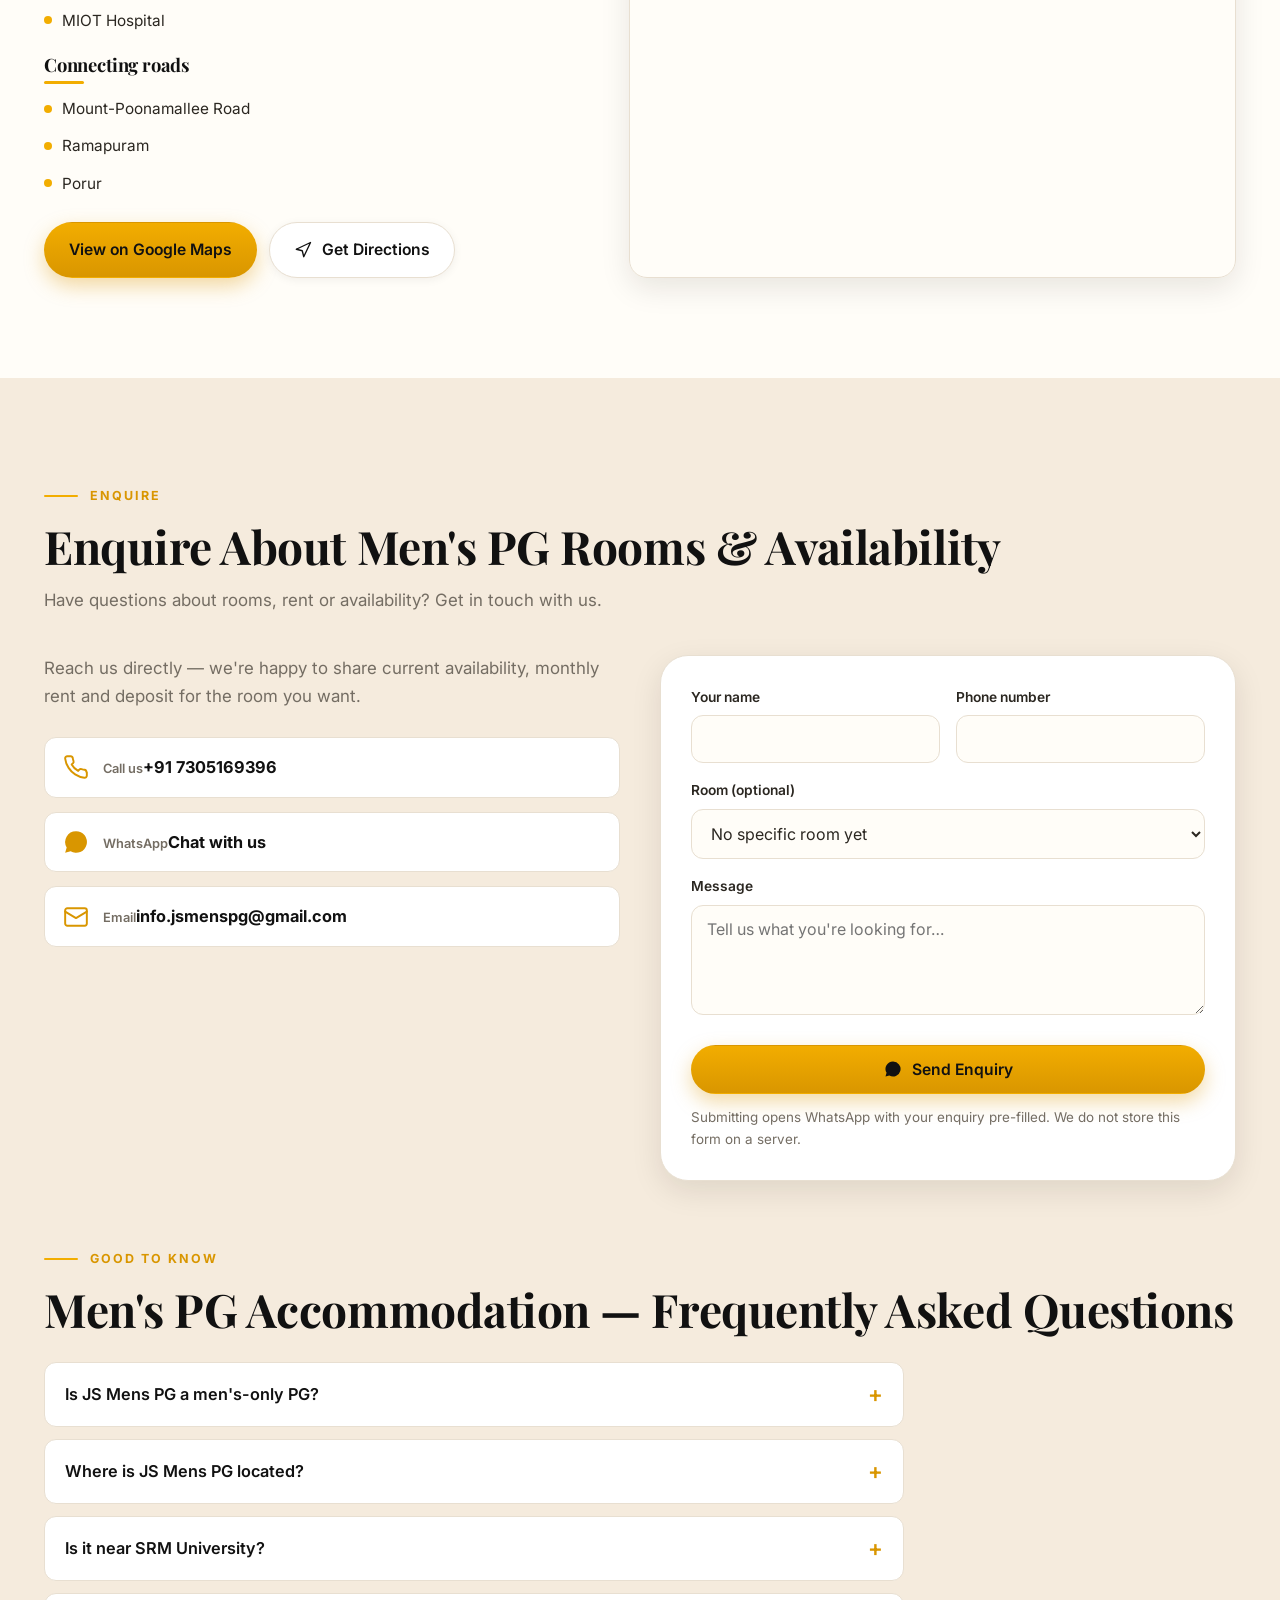
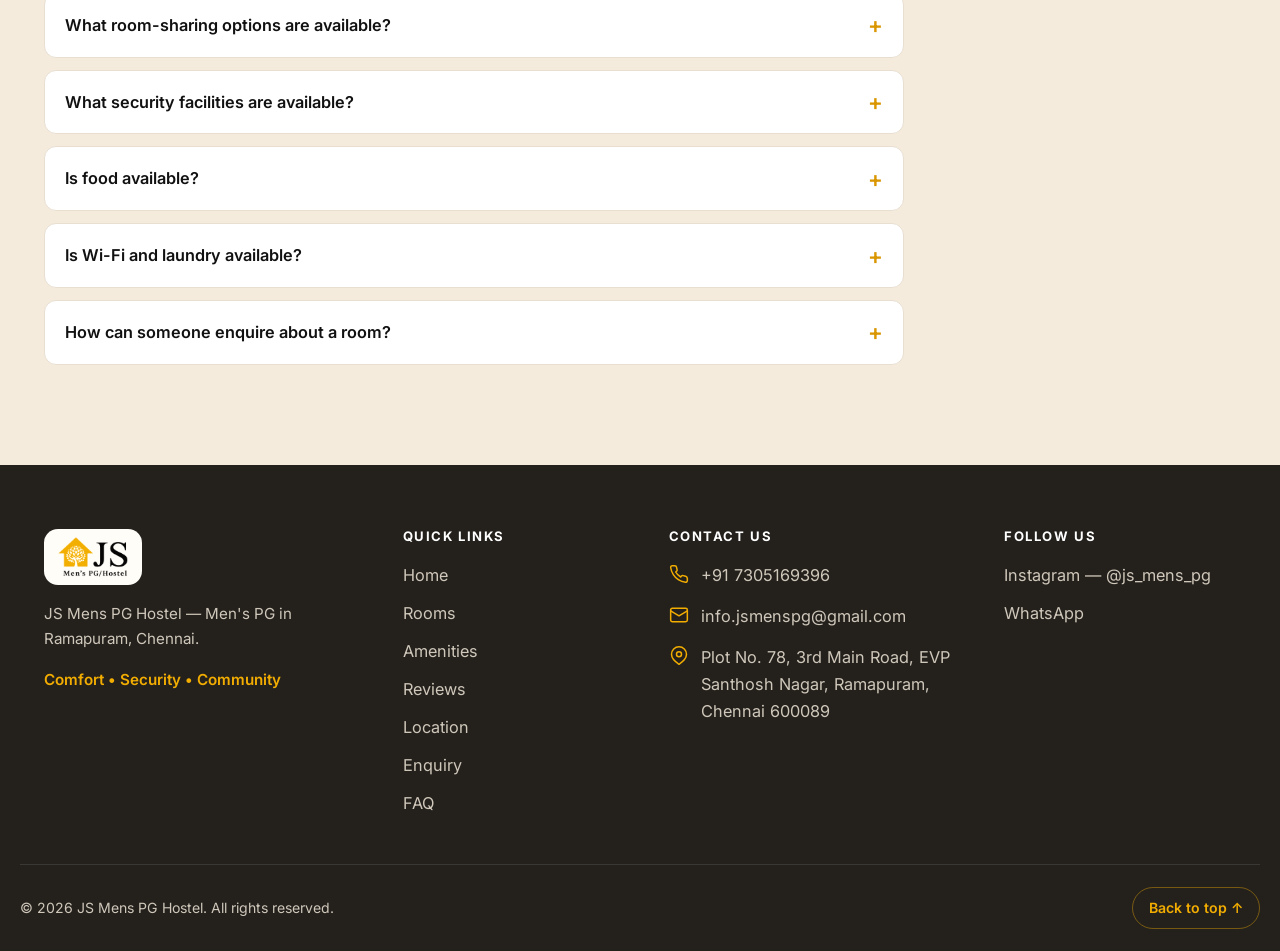
==== commit 7603375e: "Improve SEO/GEO: descriptive headings, crawlable room data, matching schema - Homepage: add descript" ====
--- a/index.html
+++ b/index.html
@@ -23,7 +23,7 @@
 <link rel="preconnect" href="https://fonts.googleapis.com" />
 <link rel="preconnect" href="https://fonts.gstatic.com" crossorigin />
 <link href="https://fonts.googleapis.com/css2?family=Playfair+Display:wght@600;700;800&family=Inter:wght@400;500;600;700&display=swap" rel="stylesheet" />
-<link rel="stylesheet" href="styles.css?v=33" />
+<link rel="stylesheet" href="styles.css?v=34" />
 <script type="application/ld+json">
 {
   "@context": "https://schema.org",
@@ -46,17 +46,29 @@
         "postalCode": "600089",
         "addressCountry": "IN"
       },
+      "priceRange": "₹7,500 – ₹10,500 / month",
       "areaServed": ["Ramapuram", "Porur", "Chennai"],
       "audience": { "@type": "PeopleAudience", "suggestedGender": "male" },
       "sameAs": ["https://www.instagram.com/js_mens_pg/"],
       "amenityFeature": [
+        { "@type": "LocationFeatureSpecification", "name": "Fully furnished rooms", "value": true },
+        { "@type": "LocationFeatureSpecification", "name": "Air conditioner", "value": true },
+        { "@type": "LocationFeatureSpecification", "name": "Geyser", "value": true },
+        { "@type": "LocationFeatureSpecification", "name": "Washing machine", "value": true },
+        { "@type": "LocationFeatureSpecification", "name": "High-speed Wi-Fi", "value": true },
+        { "@type": "LocationFeatureSpecification", "name": "Refrigerator", "value": true },
+        { "@type": "LocationFeatureSpecification", "name": "Smart TV", "value": true },
+        { "@type": "LocationFeatureSpecification", "name": "Induction stove", "value": true },
+        { "@type": "LocationFeatureSpecification", "name": "Microwave oven", "value": true },
+        { "@type": "LocationFeatureSpecification", "name": "RO water purifier", "value": true },
+        { "@type": "LocationFeatureSpecification", "name": "Kettle", "value": true },
+        { "@type": "LocationFeatureSpecification", "name": "Dining area", "value": true },
+        { "@type": "LocationFeatureSpecification", "name": "Sit-out area", "value": true },
+        { "@type": "LocationFeatureSpecification", "name": "Attached restrooms", "value": true },
+        { "@type": "LocationFeatureSpecification", "name": "Daily housekeeping", "value": true },
+        { "@type": "LocationFeatureSpecification", "name": "Food on order", "value": true },
         { "@type": "LocationFeatureSpecification", "name": "Face-scan entry", "value": true },
         { "@type": "LocationFeatureSpecification", "name": "CCTV security", "value": true },
-        { "@type": "LocationFeatureSpecification", "name": "Wi-Fi", "value": true },
-        { "@type": "LocationFeatureSpecification", "name": "Washing machines", "value": true },
-        { "@type": "LocationFeatureSpecification", "name": "Housekeeping", "value": true },
-        { "@type": "LocationFeatureSpecification", "name": "Food on order", "value": true },
-        { "@type": "LocationFeatureSpecification", "name": "Furnished rooms", "value": true },
         { "@type": "LocationFeatureSpecification", "name": "Covered parking", "value": true }
       ]
     },
@@ -78,6 +90,19 @@
         { "@type": "Question", "name": "Is Wi-Fi and laundry available?", "acceptedAnswer": { "@type": "Answer", "text": "Yes. Wi-Fi is available in rooms and common areas, and washing machines are available for everyday laundry." } },
         { "@type": "Question", "name": "How can someone enquire about a room?", "acceptedAnswer": { "@type": "Answer", "text": "Call or WhatsApp +91 7305169396, or use any Enquire on WhatsApp button on this website." } }
       ]
+    },
+    {
+      "@type": "ItemList",
+      "name": "Men's PG room types and monthly rent in Ramapuram, Chennai",
+      "itemListElement": [
+        { "@type": "ListItem", "position": 1, "url": "https://jsmenspg.vercel.app/room.html?room=4-sharing", "item": { "@type": "Offer", "name": "4 Sharing Room", "price": "8000", "priceCurrency": "INR", "description": "4-sharing men's PG room in Ramapuram, Chennai. Monthly rent ₹8,000; deposit ₹10,000." } },
+        { "@type": "ListItem", "position": 2, "url": "https://jsmenspg.vercel.app/room.html?room=3-sharing", "item": { "@type": "Offer", "name": "3 sharing", "price": "8000", "priceCurrency": "INR", "description": "3-sharing men's PG room in Ramapuram, Chennai. Monthly rent ₹8,000; deposit ₹10,000." } },
+        { "@type": "ListItem", "position": 3, "url": "https://jsmenspg.vercel.app/room.html?room=2-sharing-plus", "item": { "@type": "Offer", "name": "2 Sharing Plus", "price": "10500", "priceCurrency": "INR", "description": "2-sharing Plus furnished men's PG room in Ramapuram, Chennai. Monthly rent ₹10,500; deposit ₹15,000." } },
+        { "@type": "ListItem", "position": 4, "url": "https://jsmenspg.vercel.app/room.html?room=2-sharing", "item": { "@type": "Offer", "name": "2 Sharing", "price": "9500", "priceCurrency": "INR", "description": "2-sharing furnished men's PG room in Ramapuram, Chennai. Monthly rent ₹9,500; deposit on enquiry." } },
+        { "@type": "ListItem", "position": 5, "url": "https://jsmenspg.vercel.app/room.html?room=3-sharing-plus", "item": { "@type": "Offer", "name": "3 Sharing Plus", "price": "9000", "priceCurrency": "INR", "description": "3-sharing Plus furnished men's PG room in Ramapuram, Chennai. Monthly rent ₹9,000; deposit ₹15,000." } },
+        { "@type": "ListItem", "position": 6, "url": "https://jsmenspg.vercel.app/room.html?room=executive-1bhk-unit-1", "item": { "@type": "Offer", "name": "Executive 1BHK Unit-1", "price": "7500", "priceCurrency": "INR", "description": "Executive 1BHK accommodation unit in Ramapuram, Chennai. Monthly rent ₹7,500; deposit on enquiry." } },
+        { "@type": "ListItem", "position": 7, "url": "https://jsmenspg.vercel.app/room.html?room=1bhk-unit-2", "item": { "@type": "Offer", "name": "1 BHK Unit-2", "price": "8500", "priceCurrency": "INR", "description": "1BHK accommodation unit in Ramapuram, Chennai. Monthly rent ₹8,500; deposit on enquiry." } }
+      ]
     }
   ]
 }
@@ -120,8 +145,8 @@
     <div class="container hero-inner">
       <div class="hero-copy">
         <span class="eyebrow">Premium Men's PG in Ramapuram</span>
-        <h1>A Better Place<br />to Call <span class="accent">Home</span></h1>
-        <p class="hero-lede">Comfortable, secure and well-connected men's PG accommodation in Ramapuram, Chennai — for students and working professionals.</p>
+        <h1>A Better Place<br />to Call <span class="accent">Home</span><span class="hero-sub">Men's PG in Ramapuram, Chennai &mdash; for Students and Working Professionals</span></h1>
+        <p class="hero-lede">Comfortable, secure and well-connected men's PG accommodation near SRM Ramapuram, DLF, L&amp;T and LTIMindtree — furnished rooms, high-speed Wi-Fi and face-scan entry.</p>
         <div class="hero-actions">
           <a class="btn btn--gold" id="heroWaBtn" href="#">
             <svg viewBox="0 0 24 24" fill="currentColor" aria-hidden="true"><path d="M12 2a10 10 0 0 0-8.6 15.1L2 22l5.05-1.36A10 10 0 1 0 12 2z"/></svg>
@@ -158,7 +183,7 @@
       <div class="section-head reveal">
         <div>
           <span class="eyebrow">Our Rooms</span>
-          <h2 class="section-title">Find Your Perfect Room</h2>
+          <h2 class="section-title">Men's PG Rooms in Ramapuram, Chennai</h2>
           <p class="section-sub">Explore the available room types at JS Mens PG Hostel, Ramapuram, Chennai. Tap a room for photographs, rent, deposit and facilities.</p>
         </div>
         <div class="carousel-nav" aria-hidden="false">
@@ -178,7 +203,7 @@
     <div class="container">
       <div class="reveal">
         <span class="eyebrow">Amenities</span>
-        <h2 class="section-title">Everything You Need for Comfortable Living.</h2>
+        <h2 class="section-title">Facilities for Comfortable Everyday Living</h2>
         <p class="section-sub">Modern everyday facilities designed to make your stay convenient and comfortable.</p>
       </div>
 
@@ -283,7 +308,7 @@
     <div class="container">
       <div class="reveal">
         <span class="eyebrow">Our Reviews</span>
-        <h2 class="section-title">What Our Residents Say.</h2>
+        <h2 class="section-title">What Our Residents Say About JS Mens PG</h2>
         <p class="section-sub">Real feedback from residents about their experience at JS Mens PG.</p>
         <div class="reviews-summary">
           <span class="google-badge"><span class="g" style="color:#4285F4">G</span><span style="color:#EA4335">o</span><span style="color:#FBBC05">o</span><span style="color:#4285F4">g</span><span style="color:#34A853">l</span><span style="color:#EA4335">e</span> reviews</span>
@@ -402,7 +427,7 @@
     <div class="container">
       <div class="reveal">
         <span class="eyebrow">Our Location</span>
-        <h2 class="section-title">Well Connected to Your Everyday Destinations.</h2>
+        <h2 class="section-title">Men's PG Accommodation in Ramapuram, Chennai</h2>
         <p class="section-sub">Located in Ramapuram, Chennai, with easy access to nearby colleges, workplaces and essential services.</p>
       </div>
 
@@ -453,7 +478,7 @@
     <div class="container">
       <div class="reveal">
         <span class="eyebrow">Enquire</span>
-        <h2 class="section-title">Enquire About Your Stay.</h2>
+        <h2 class="section-title">Enquire About Men's PG Rooms &amp; Availability</h2>
         <p class="section-sub">Have questions about rooms, rent or availability? Get in touch with us.</p>
       </div>
 
@@ -509,7 +534,7 @@
       <div class="faq" id="faq">
         <div class="reveal">
           <span class="eyebrow">Good to know</span>
-          <h2 class="section-title">Questions, answered plainly.</h2>
+          <h2 class="section-title">Men's PG Accommodation &mdash; Frequently Asked Questions</h2>
         </div>
         <div class="faq-list reveal">
           <details class="faq-item"><summary>Is JS Mens PG a men's-only PG?</summary><p>Yes. JS Mens PG Hostel is a men's-only paying guest (PG) accommodation in Ramapuram, Chennai.</p></details>
@@ -577,7 +602,7 @@
   <svg viewBox="0 0 24 24" fill="currentColor" aria-hidden="true"><path d="M12 2a10 10 0 0 0-8.6 15.1L2 22l5.05-1.36A10 10 0 1 0 12 2zm0 18.2a8.17 8.17 0 0 1-4.17-1.14l-.3-.18-3 .8.8-2.93-.2-.3A8.2 8.2 0 1 1 12 20.2zm4.5-6.13c-.24-.12-1.44-.71-1.66-.79-.22-.08-.38-.12-.55.12-.16.24-.63.79-.77.95-.14.16-.28.18-.52.06-.24-.12-1.02-.38-1.94-1.2-.72-.64-1.2-1.43-1.34-1.67-.14-.24-.02-.37.1-.49.11-.11.24-.28.36-.42.12-.14.16-.24.24-.4.08-.16.04-.3-.02-.42-.06-.12-.55-1.33-.76-1.82-.2-.48-.4-.42-.55-.42h-.47c-.16 0-.42.06-.64.3-.22.24-.85.83-.85 2.02 0 1.19.87 2.34 1 2.5.12.16 1.7 2.6 4.13 3.64.58.25 1.03.4 1.38.51.58.18 1.11.16 1.53.1.47-.07 1.44-.59 1.64-1.16.2-.57.2-1.06.14-1.16-.06-.1-.22-.16-.46-.28z"/></svg>
 </a>
 
-<script src="script.js?v=33" defer></script>
-<script src="rooms.js?v=33" defer></script>
+<script src="script.js?v=34" defer></script>
+<script src="rooms.js?v=34" defer></script>
 </body>
 </html>
--- a/styles.css
+++ b/styles.css
@@ -402,6 +402,18 @@
 
 .hero h1 .accent {
   color: var(--gold-deep);
+}
+
+.hero h1 .hero-sub {
+  display: block;
+  margin-top: 16px;
+  font-family: var(--sans);
+  font-size: clamp(0.98rem, 1.5vw, 1.16rem);
+  font-weight: 500;
+  line-height: 1.45;
+  letter-spacing: 0;
+  color: var(--muted);
+  max-width: 44ch;
 }
 
 .hero-lede {
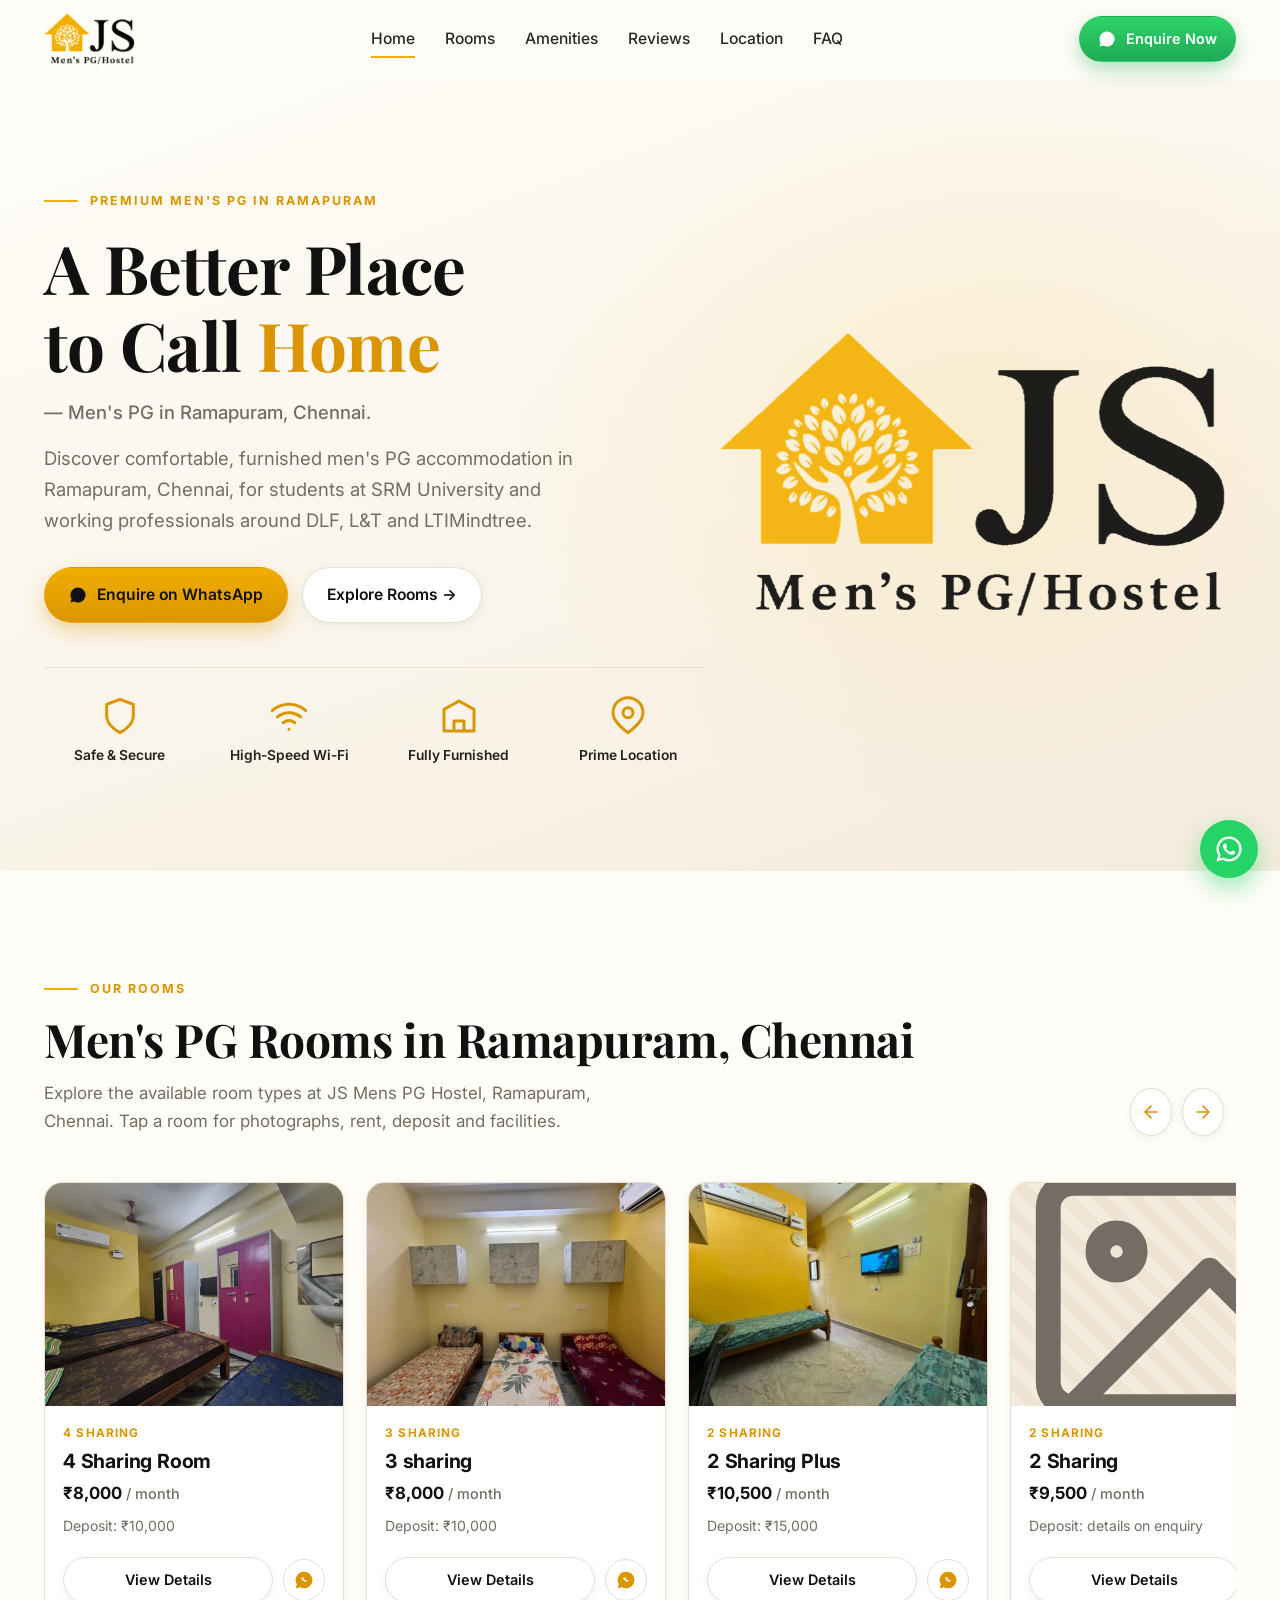
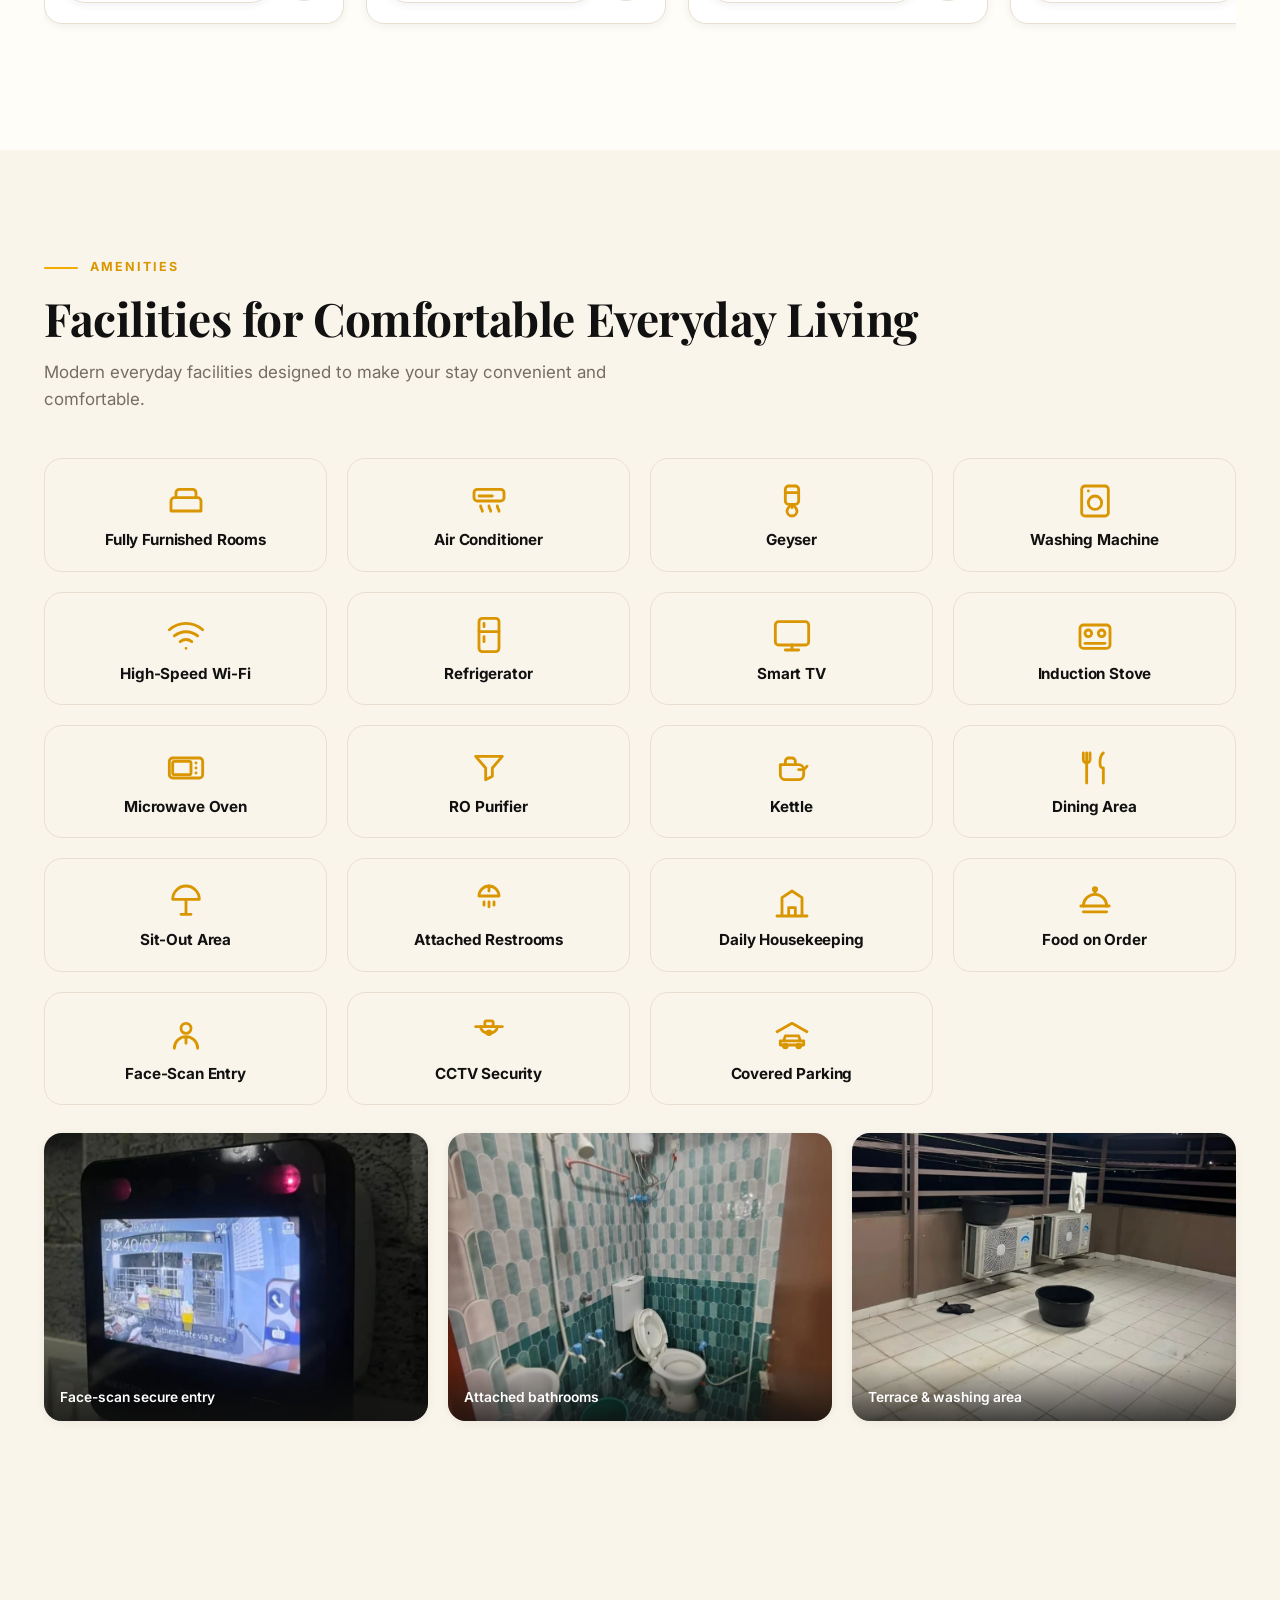
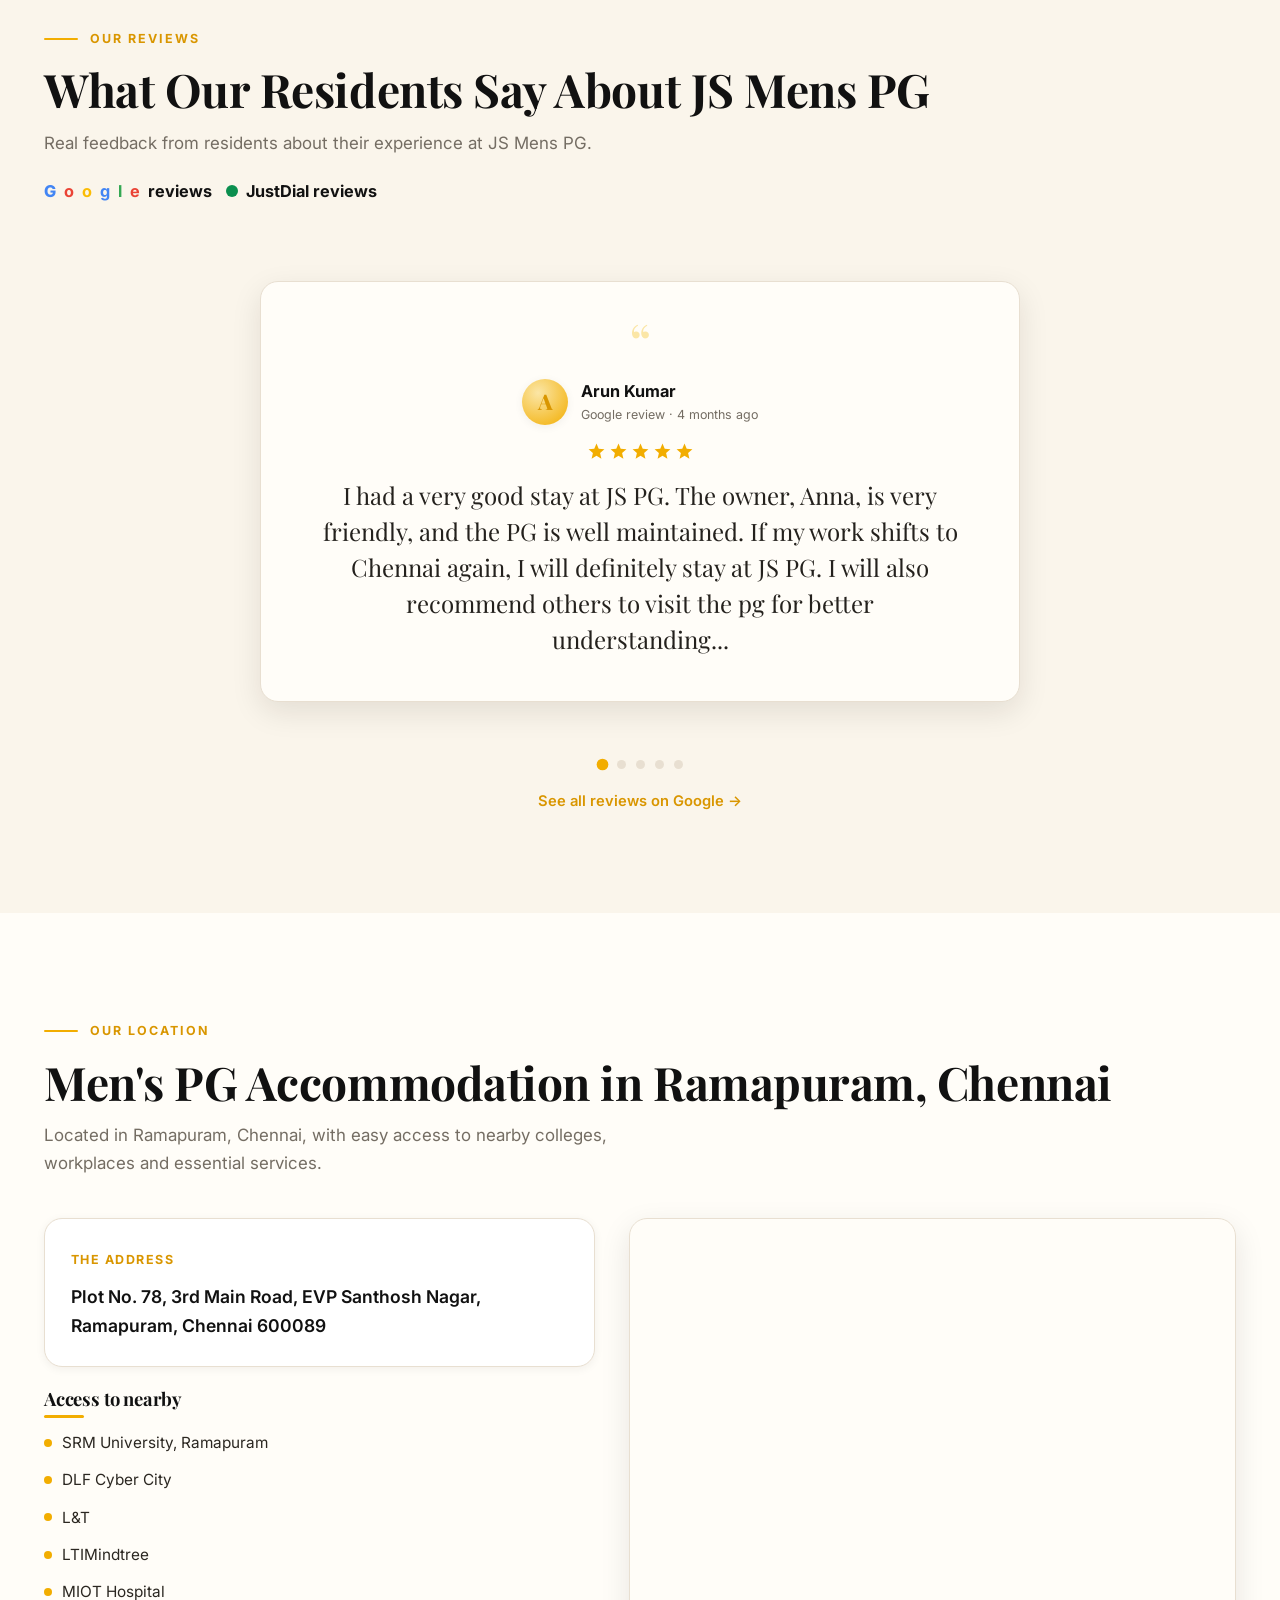
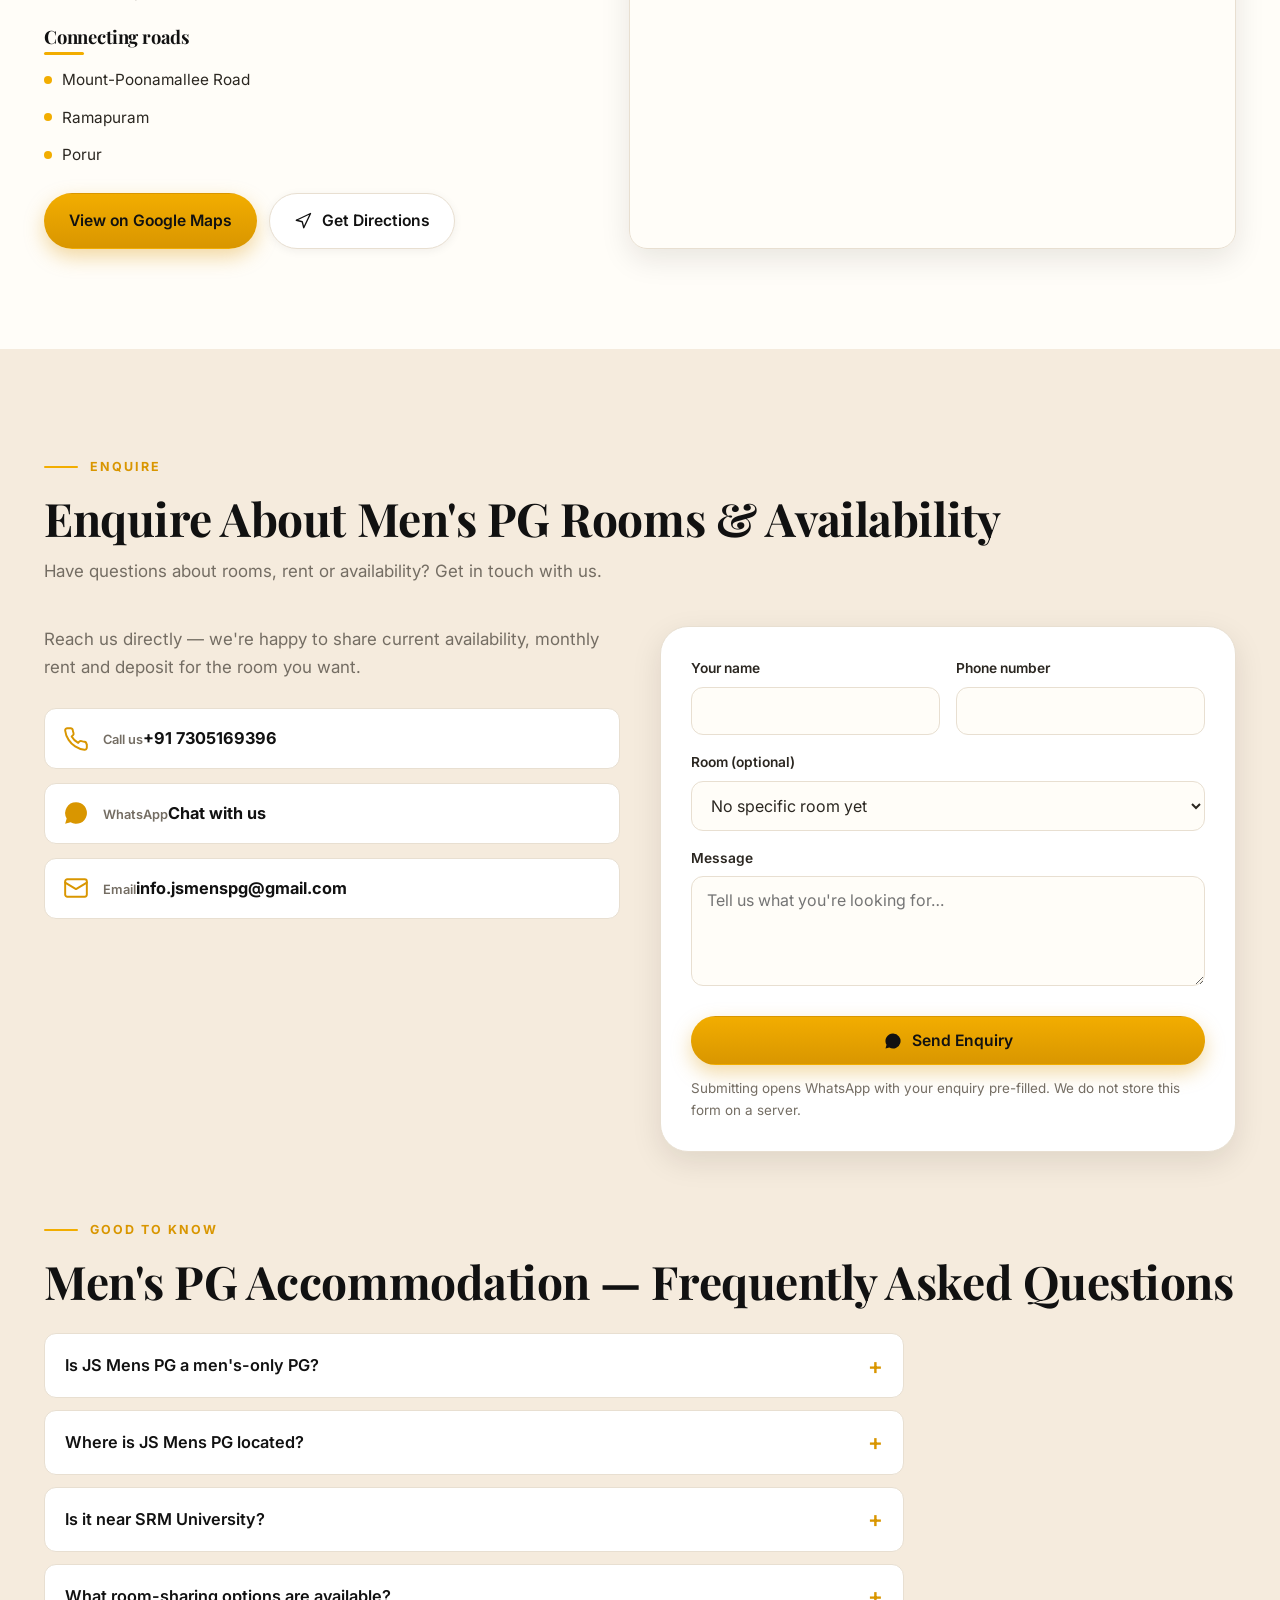
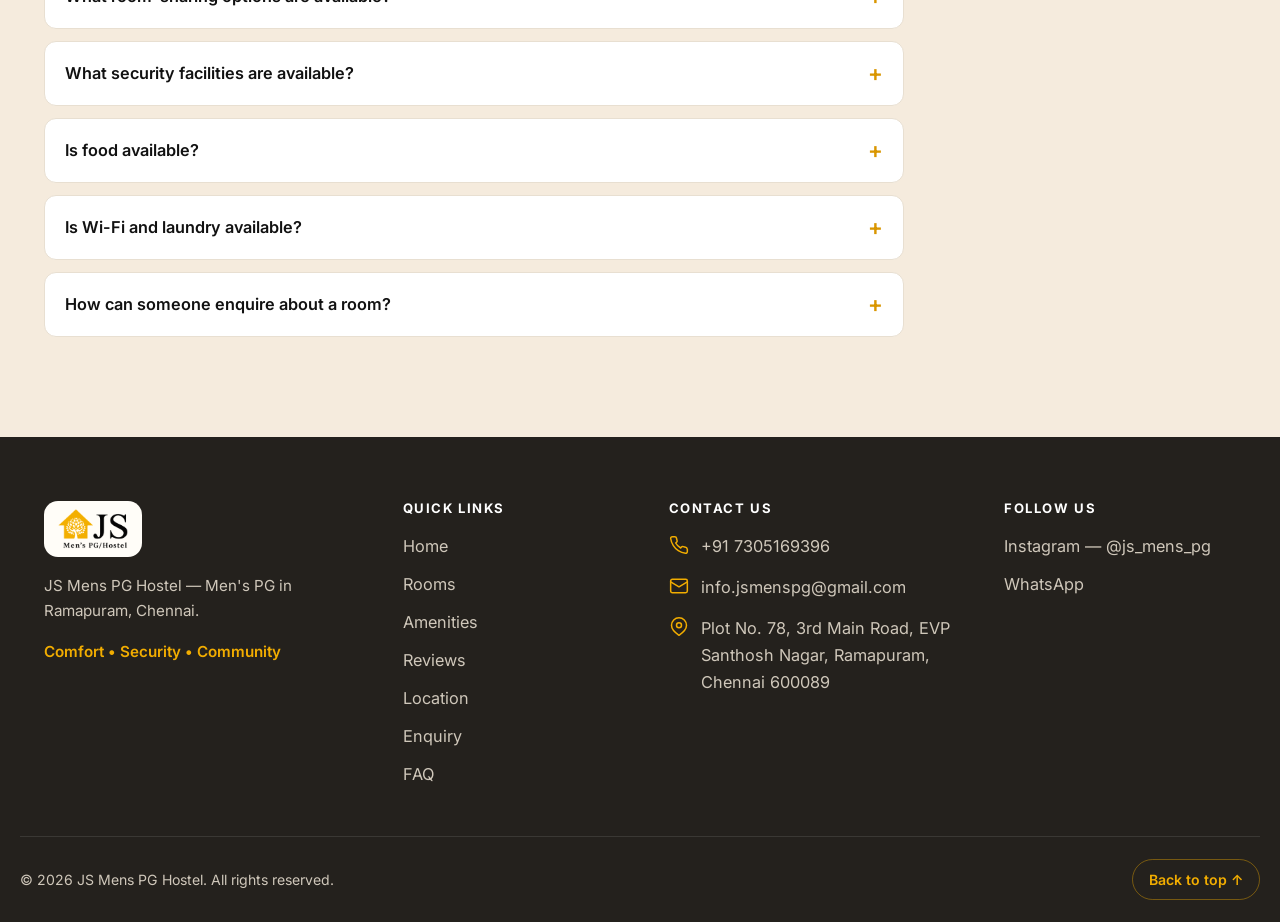
==== commit 2407fd70: "Optimize hero H1, convert room/amenity photos to WebP, side-by-side mobile amenities - Replace hero " ====
--- a/index.html
+++ b/index.html
@@ -23,7 +23,7 @@
 <link rel="preconnect" href="https://fonts.googleapis.com" />
 <link rel="preconnect" href="https://fonts.gstatic.com" crossorigin />
 <link href="https://fonts.googleapis.com/css2?family=Playfair+Display:wght@600;700;800&family=Inter:wght@400;500;600;700&display=swap" rel="stylesheet" />
-<link rel="stylesheet" href="styles.css?v=34" />
+<link rel="stylesheet" href="styles.css?v=36" />
 <script type="application/ld+json">
 {
   "@context": "https://schema.org",
@@ -145,8 +145,8 @@
     <div class="container hero-inner">
       <div class="hero-copy">
         <span class="eyebrow">Premium Men's PG in Ramapuram</span>
-        <h1>A Better Place<br />to Call <span class="accent">Home</span><span class="hero-sub">Men's PG in Ramapuram, Chennai &mdash; for Students and Working Professionals</span></h1>
-        <p class="hero-lede">Comfortable, secure and well-connected men's PG accommodation near SRM Ramapuram, DLF, L&amp;T and LTIMindtree — furnished rooms, high-speed Wi-Fi and face-scan entry.</p>
+        <h1>A Better Place<br />to Call <span class="accent">Home</span><span class="hero-sub">&mdash; Men's PG in Ramapuram, Chennai.</span></h1>
+        <p class="hero-lede">Discover comfortable, furnished men's PG accommodation in Ramapuram, Chennai, for students at SRM University and working professionals around DLF, L&amp;T and LTIMindtree.</p>
         <div class="hero-actions">
           <a class="btn btn--gold" id="heroWaBtn" href="#">
             <svg viewBox="0 0 24 24" fill="currentColor" aria-hidden="true"><path d="M12 2a10 10 0 0 0-8.6 15.1L2 22l5.05-1.36A10 10 0 1 0 12 2z"/></svg>
@@ -288,15 +288,15 @@
 
       <div class="amenity-photo-band reveal">
         <figure class="amenity-photo">
-          <img src="assets/stay_secure.png" alt="Face-scan entry terminal with CCTV feed at the JS Mens PG entrance" width="871" height="930" loading="lazy" decoding="async" />
+          <img src="assets/stay_secure.webp" alt="Face-scan entry terminal with CCTV feed at the JS Mens PG entrance" width="871" height="930" loading="lazy" decoding="async" />
           <figcaption>Face-scan secure entry</figcaption>
         </figure>
         <figure class="amenity-photo">
-          <img src="assets/gallery_bathroom.jpg" alt="Attached bathroom with geyser and washbasin in a JS Mens PG room" width="772" height="1024" loading="lazy" decoding="async" />
+          <img src="assets/gallery_bathroom.webp" alt="Attached bathroom with geyser and washbasin in a JS Mens PG room" width="772" height="1024" loading="lazy" decoding="async" />
           <figcaption>Attached bathrooms</figcaption>
         </figure>
         <figure class="amenity-photo">
-          <img src="assets/gallery_common.jpg" alt="Open rooftop terrace and washing area at JS Mens PG Hostel" width="944" height="1024" loading="lazy" decoding="async" />
+          <img src="assets/gallery_common.webp" alt="Open rooftop terrace and washing area at JS Mens PG Hostel" width="944" height="1024" loading="lazy" decoding="async" />
           <figcaption>Terrace &amp; washing area</figcaption>
         </figure>
       </div>
@@ -602,7 +602,7 @@
   <svg viewBox="0 0 24 24" fill="currentColor" aria-hidden="true"><path d="M12 2a10 10 0 0 0-8.6 15.1L2 22l5.05-1.36A10 10 0 1 0 12 2zm0 18.2a8.17 8.17 0 0 1-4.17-1.14l-.3-.18-3 .8.8-2.93-.2-.3A8.2 8.2 0 1 1 12 20.2zm4.5-6.13c-.24-.12-1.44-.71-1.66-.79-.22-.08-.38-.12-.55.12-.16.24-.63.79-.77.95-.14.16-.28.18-.52.06-.24-.12-1.02-.38-1.94-1.2-.72-.64-1.2-1.43-1.34-1.67-.14-.24-.02-.37.1-.49.11-.11.24-.28.36-.42.12-.14.16-.24.24-.4.08-.16.04-.3-.02-.42-.06-.12-.55-1.33-.76-1.82-.2-.48-.4-.42-.55-.42h-.47c-.16 0-.42.06-.64.3-.22.24-.85.83-.85 2.02 0 1.19.87 2.34 1 2.5.12.16 1.7 2.6 4.13 3.64.58.25 1.03.4 1.38.51.58.18 1.11.16 1.53.1.47-.07 1.44-.59 1.64-1.16.2-.57.2-1.06.14-1.16-.06-.1-.22-.16-.46-.28z"/></svg>
 </a>
 
-<script src="script.js?v=34" defer></script>
-<script src="rooms.js?v=34" defer></script>
+<script src="script.js?v=36" defer></script>
+<script src="rooms.js?v=36" defer></script>
 </body>
 </html>
--- a/styles.css
+++ b/styles.css
@@ -1671,7 +1671,15 @@
   }
 
   .amenity-photo-band {
-    grid-template-columns: 1fr;
+    grid-template-columns: repeat(3, 1fr);
+    gap: 8px;
+    margin-top: 20px;
+  }
+
+  .amenity-photo figcaption {
+    font-size: 0.62rem;
+    padding: 16px 6px 6px;
+    line-height: 1.2;
   }
 
   .form-row {
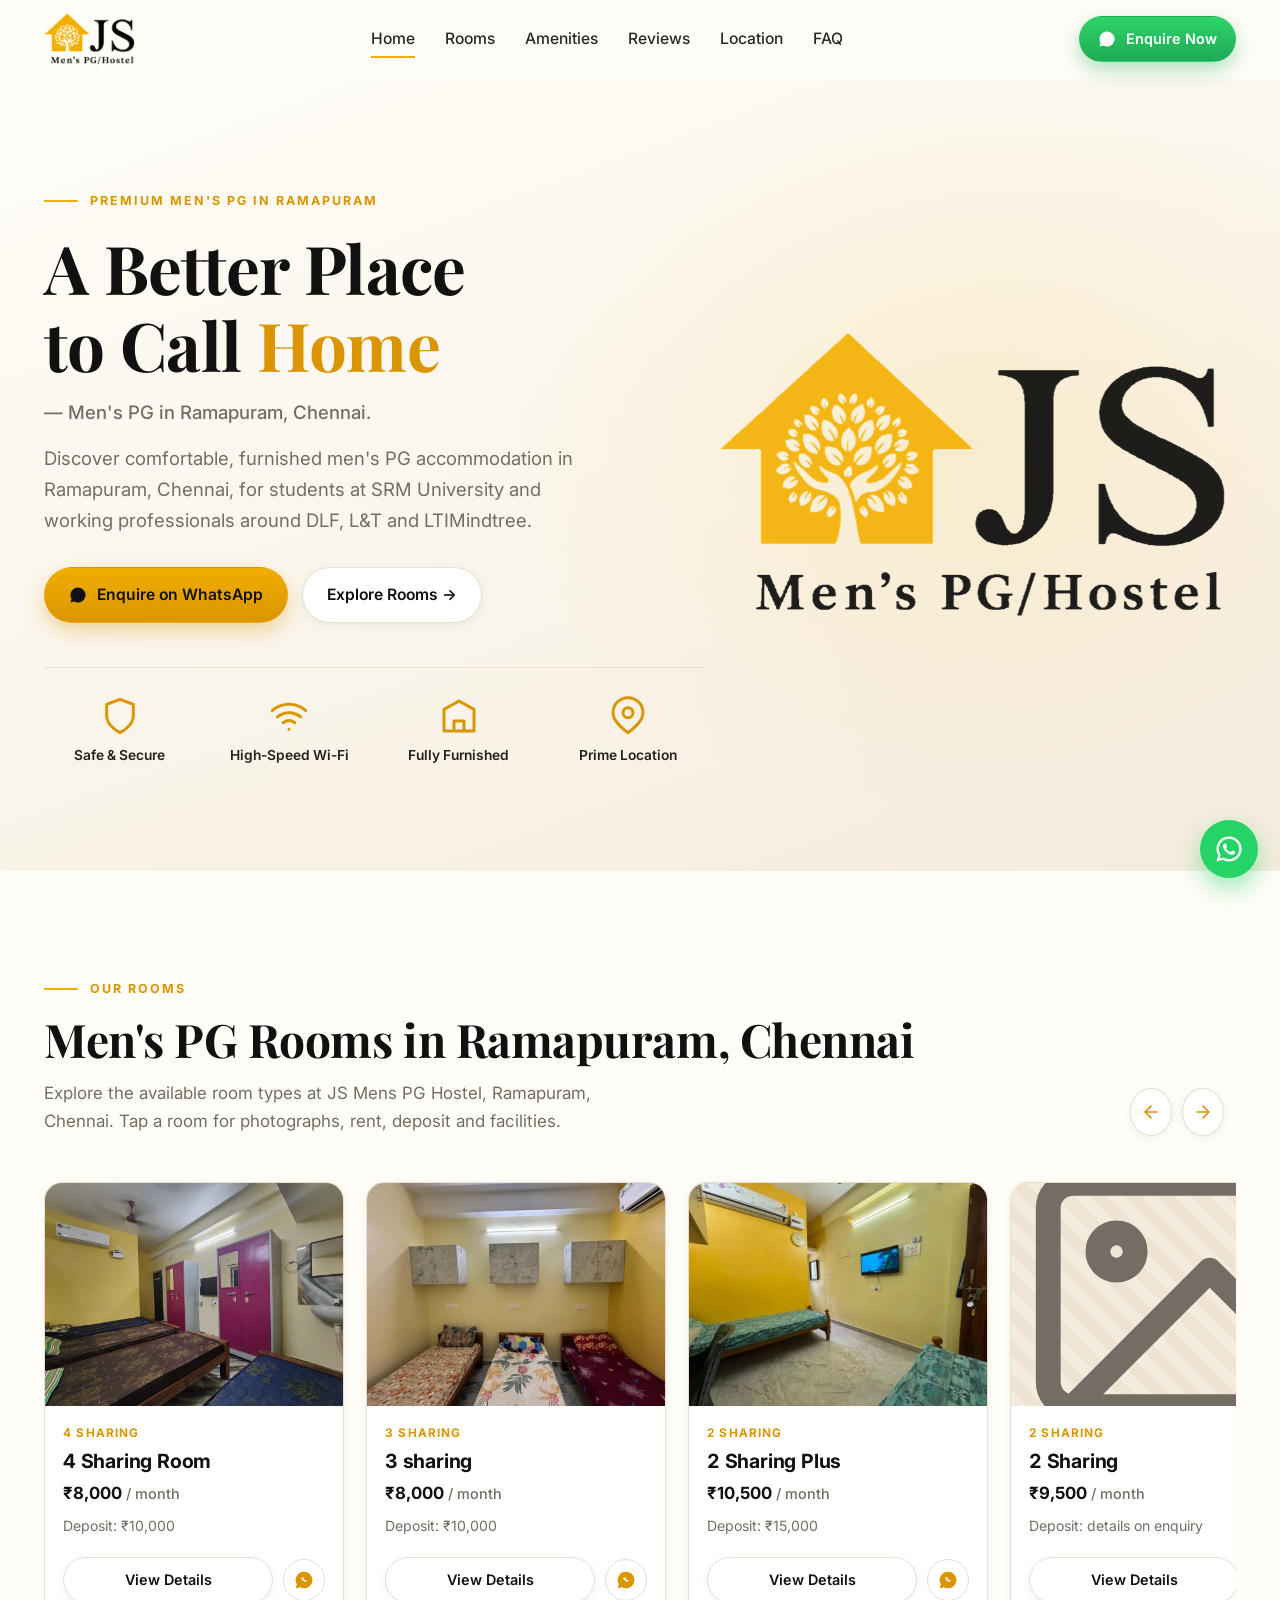
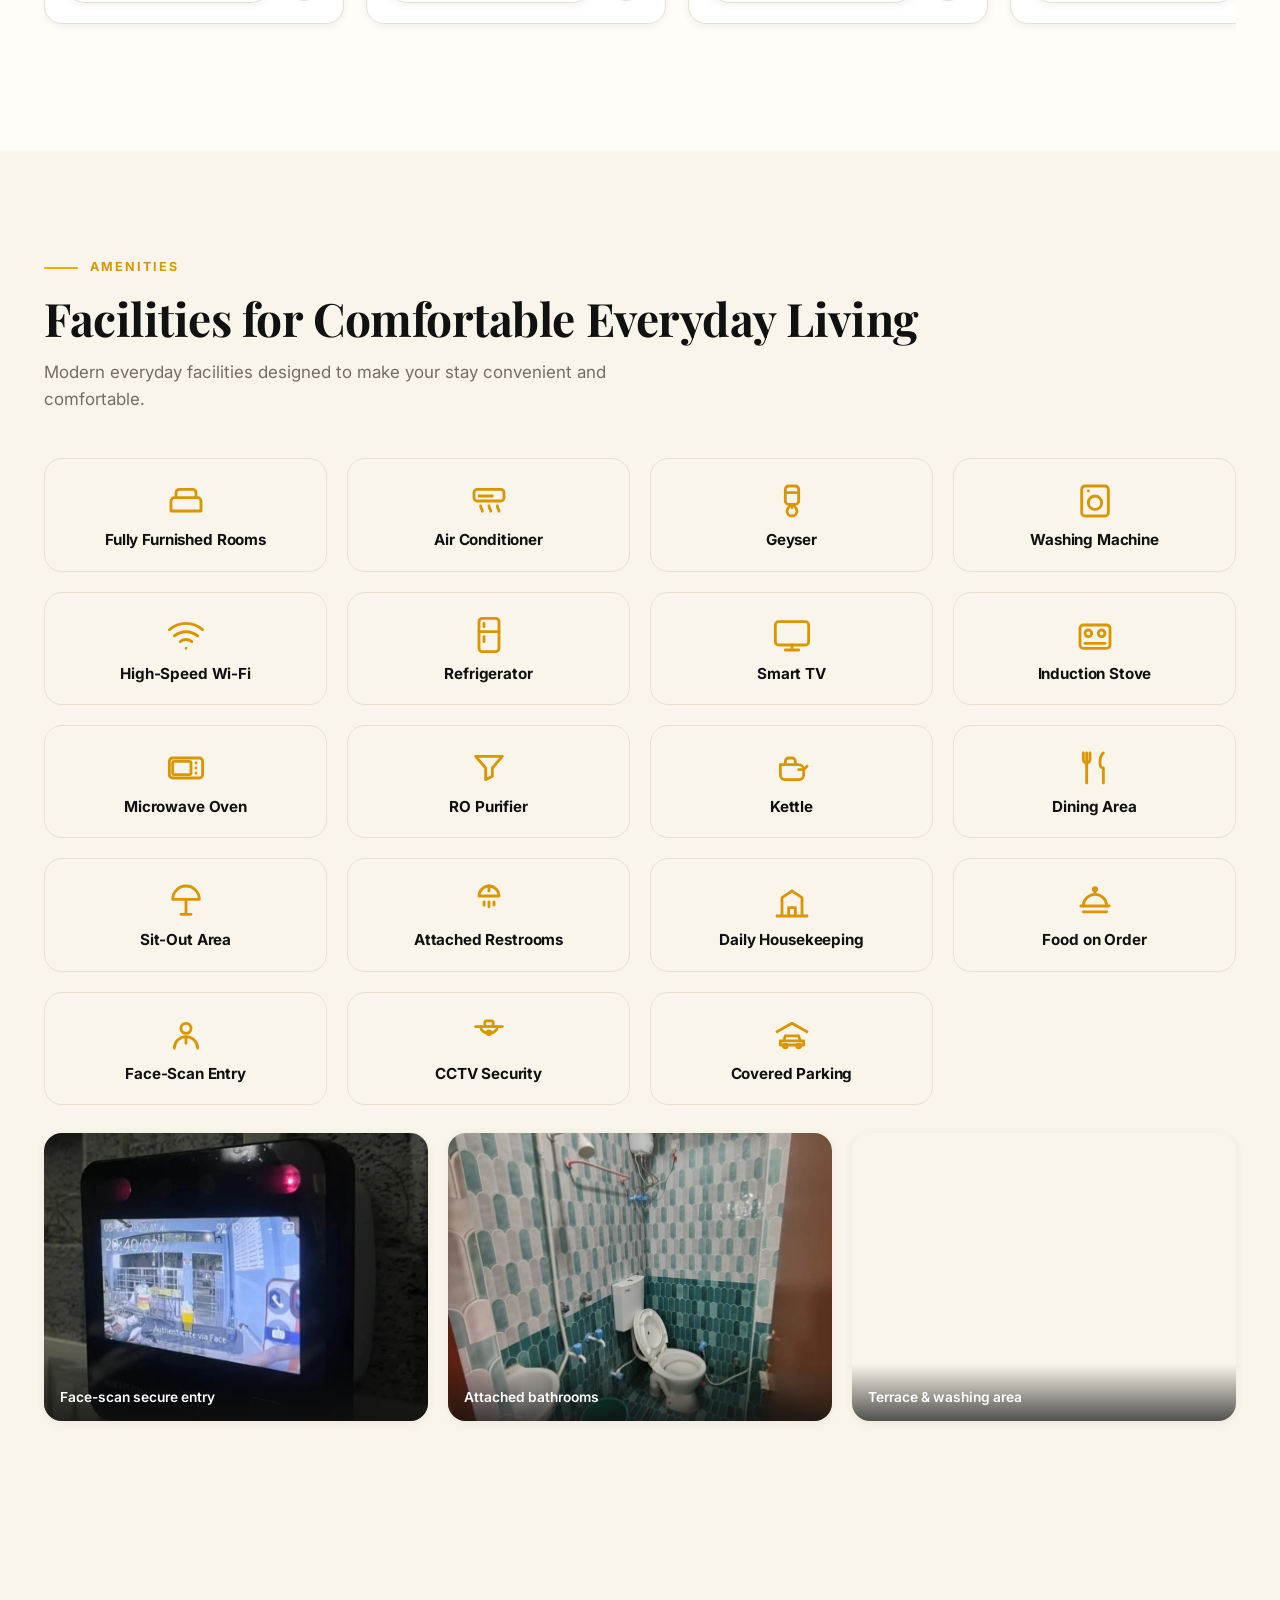
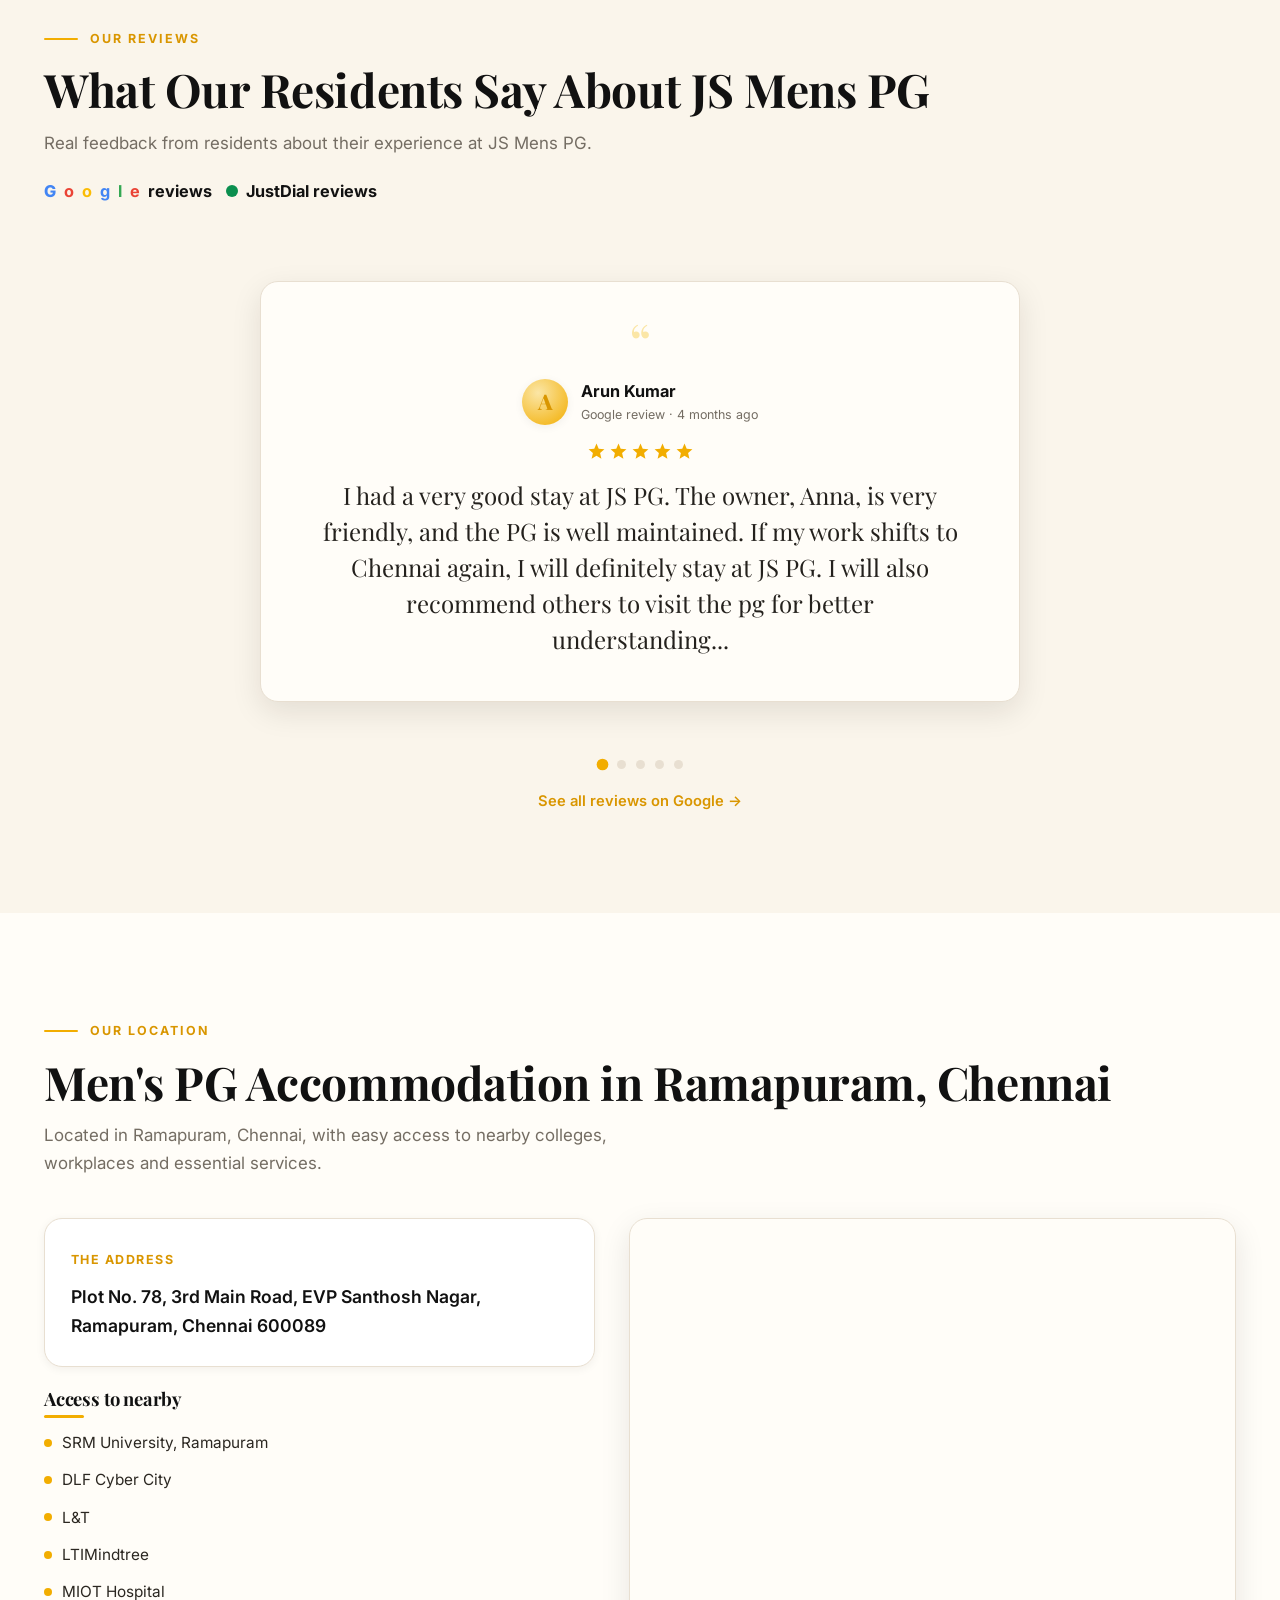
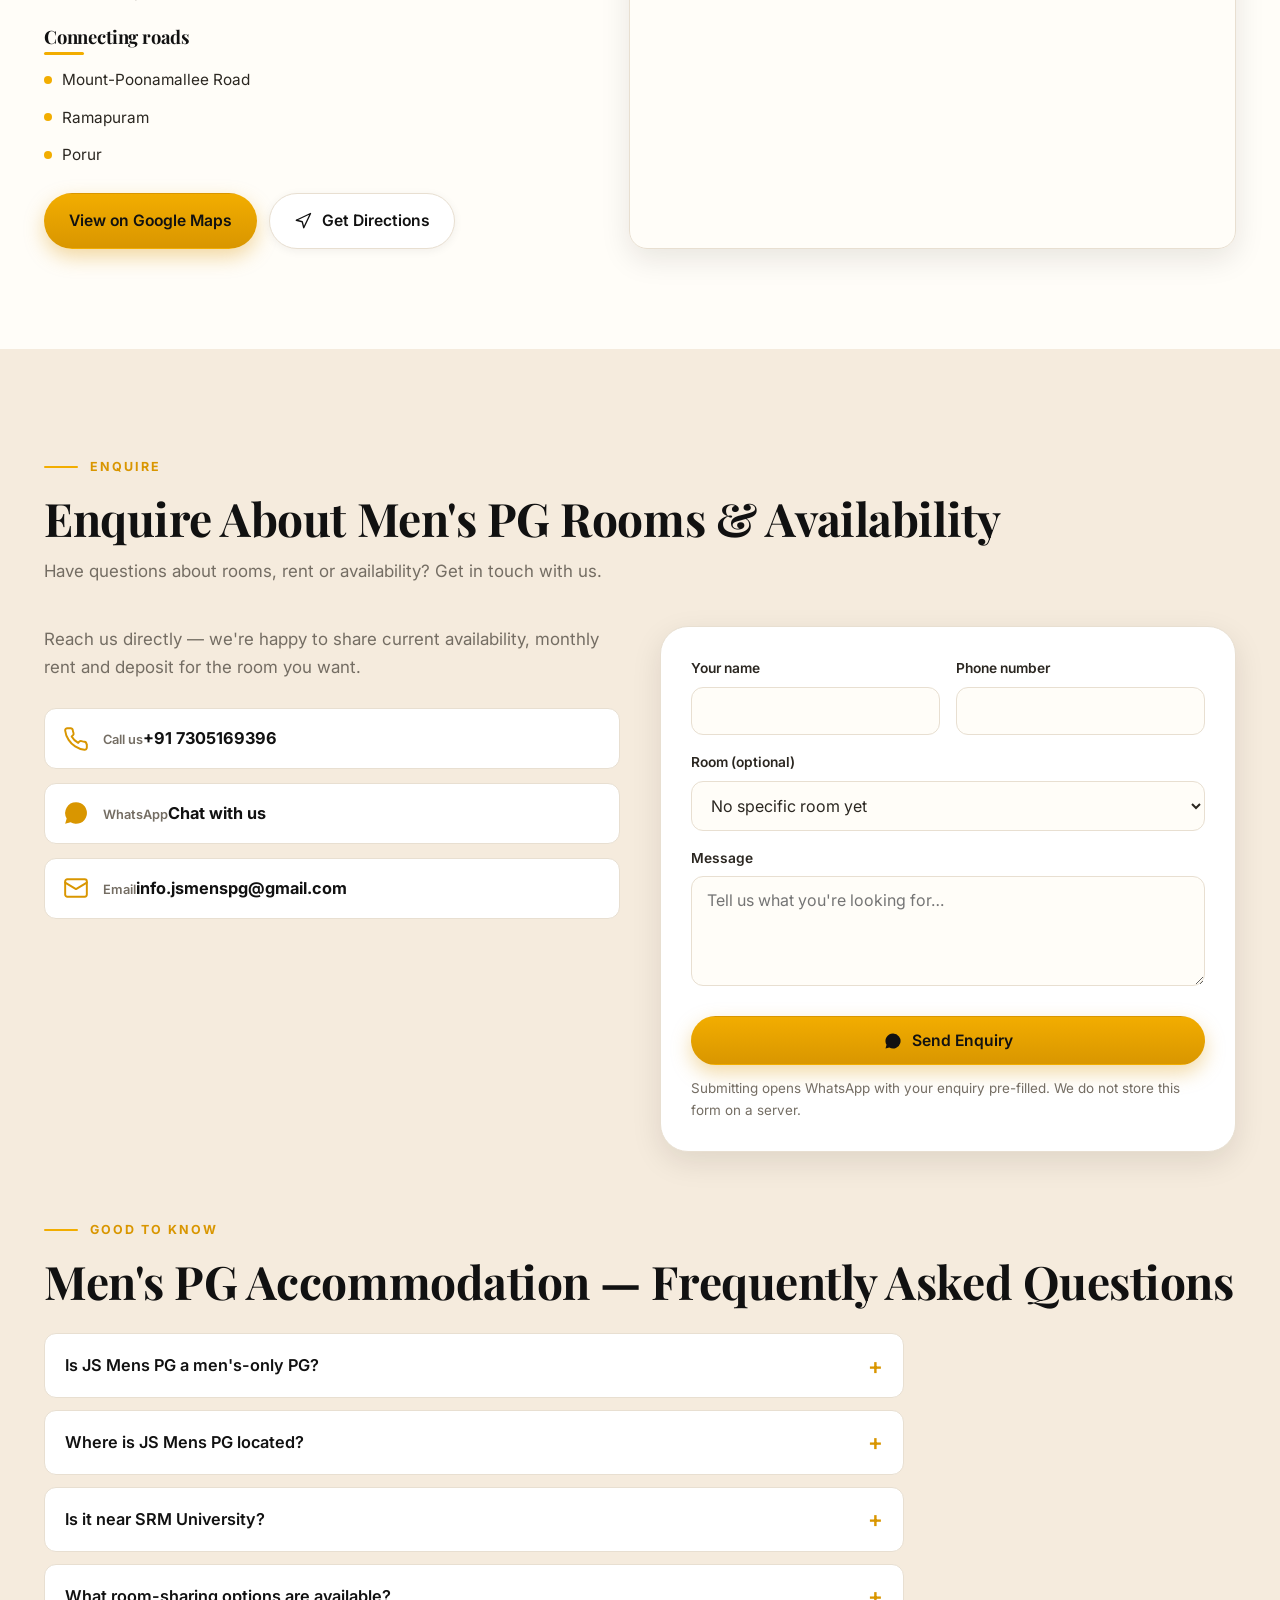
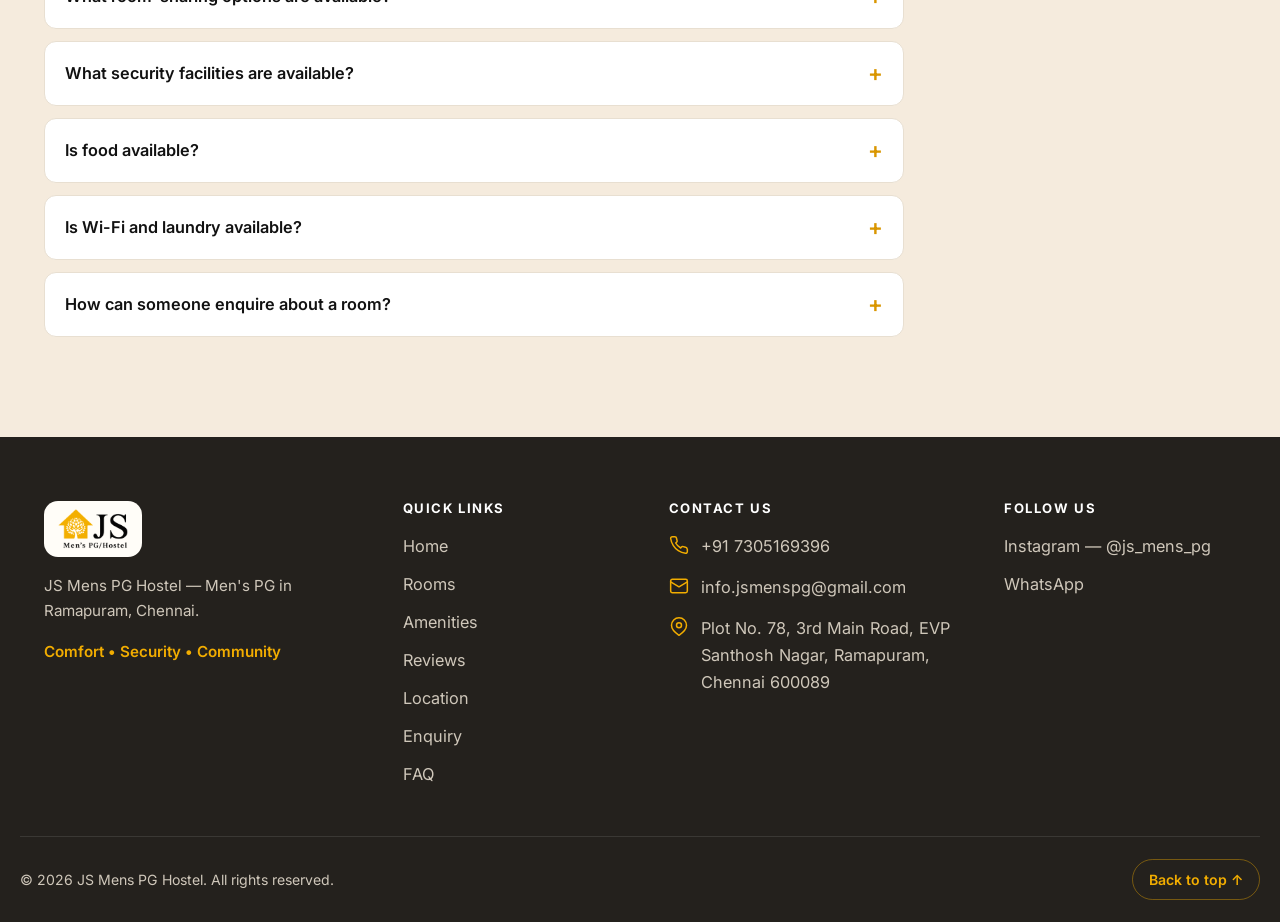
==== commit 456d926b: "Clean up legacy code after redesign and WebP migration - Delete 11 unreferenced assets (superseded P" ====
--- a/index.html
+++ b/index.html
@@ -603,6 +603,6 @@
 </a>
 
 <script src="script.js?v=36" defer></script>
-<script src="rooms.js?v=36" defer></script>
+<script src="rooms.js?v=37" defer></script>
 </body>
 </html>
